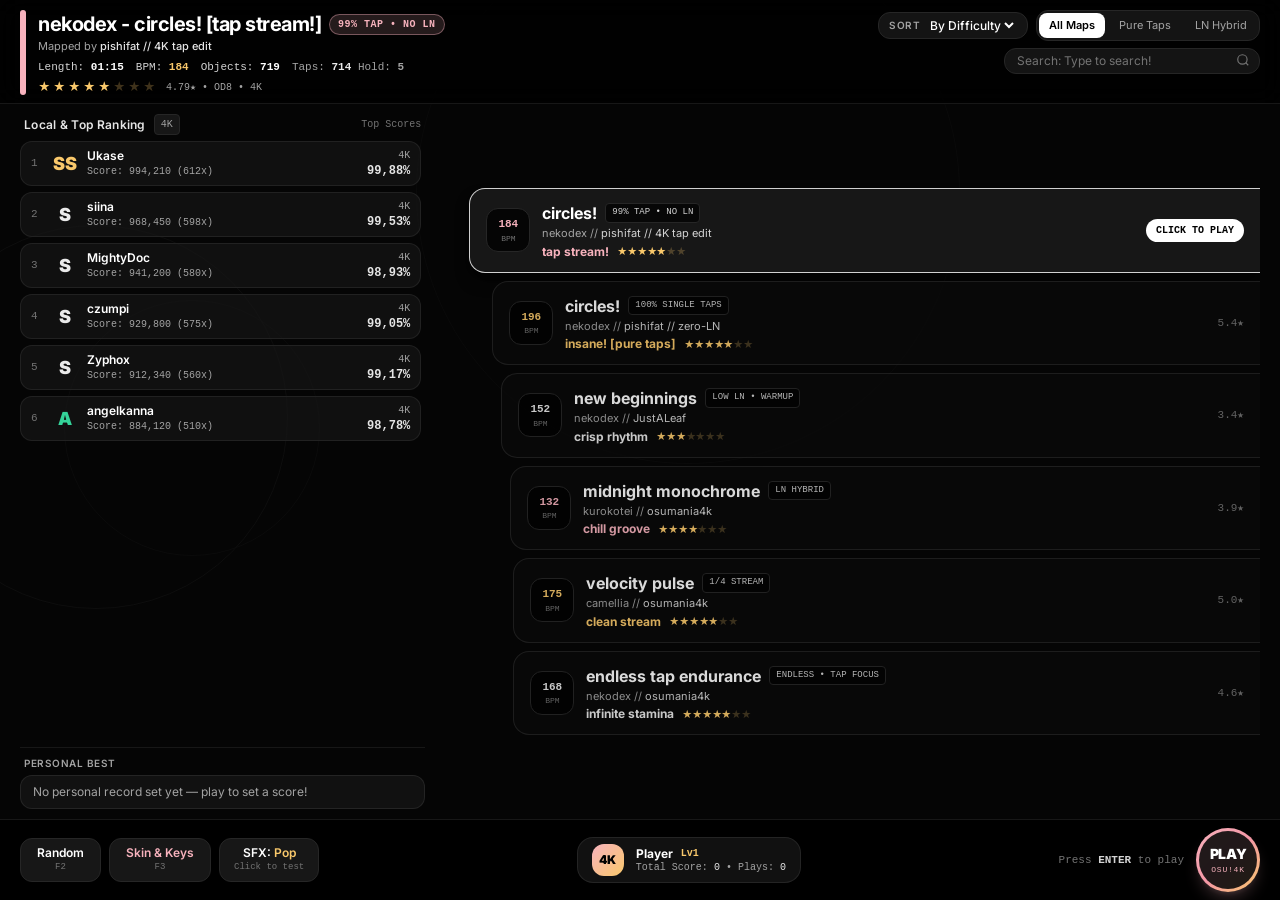
==== osu_mania_4k_minimalist_rhythm_game.html @ 75770d47 "Fix blank-text render: inline compiled Tailwind CSS The standalone 4K game depended entirely on the " ====
<!DOCTYPE html>
<html lang="en">
<head>
  <meta charset="UTF-8" />
  <meta name="viewport" content="width=device-width, initial-scale=1.0, maximum-scale=1.0, user-scalable=no" />
  <title>osu!mania 4K</title>
  <!-- Tailwind CSS (v3.4.17) compiled inline so the page renders with no network
       dependency. Previously this loaded cdn.tailwindcss.com at runtime; when that
       request failed (offline / adblock / proxy) every utility class was missing and
       the UI collapsed to unstyled text. -->
  <style>
*,:after,:before{--tw-border-spacing-x:0;--tw-border-spacing-y:0;--tw-translate-x:0;--tw-translate-y:0;--tw-rotate:0;--tw-skew-x:0;--tw-skew-y:0;--tw-scale-x:1;--tw-scale-y:1;--tw-pan-x: ;--tw-pan-y: ;--tw-pinch-zoom: ;--tw-scroll-snap-strictness:proximity;--tw-gradient-from-position: ;--tw-gradient-via-position: ;--tw-gradient-to-position: ;--tw-ordinal: ;--tw-slashed-zero: ;--tw-numeric-figure: ;--tw-numeric-spacing: ;--tw-numeric-fraction: ;--tw-ring-inset: ;--tw-ring-offset-width:0px;--tw-ring-offset-color:#fff;--tw-ring-color:rgba(59,130,246,.5);--tw-ring-offset-shadow:0 0 #0000;--tw-ring-shadow:0 0 #0000;--tw-shadow:0 0 #0000;--tw-shadow-colored:0 0 #0000;--tw-blur: ;--tw-brightness: ;--tw-contrast: ;--tw-grayscale: ;--tw-hue-rotate: ;--tw-invert: ;--tw-saturate: ;--tw-sepia: ;--tw-drop-shadow: ;--tw-backdrop-blur: ;--tw-backdrop-brightness: ;--tw-backdrop-contrast: ;--tw-backdrop-grayscale: ;--tw-backdrop-hue-rotate: ;--tw-backdrop-invert: ;--tw-backdrop-opacity: ;--tw-backdrop-saturate: ;--tw-backdrop-sepia: ;--tw-contain-size: ;--tw-contain-layout: ;--tw-contain-paint: ;--tw-contain-style: }::backdrop{--tw-border-spacing-x:0;--tw-border-spacing-y:0;--tw-translate-x:0;--tw-translate-y:0;--tw-rotate:0;--tw-skew-x:0;--tw-skew-y:0;--tw-scale-x:1;--tw-scale-y:1;--tw-pan-x: ;--tw-pan-y: ;--tw-pinch-zoom: ;--tw-scroll-snap-strictness:proximity;--tw-gradient-from-position: ;--tw-gradient-via-position: ;--tw-gradient-to-position: ;--tw-ordinal: ;--tw-slashed-zero: ;--tw-numeric-figure: ;--tw-numeric-spacing: ;--tw-numeric-fraction: ;--tw-ring-inset: ;--tw-ring-offset-width:0px;--tw-ring-offset-color:#fff;--tw-ring-color:rgba(59,130,246,.5);--tw-ring-offset-shadow:0 0 #0000;--tw-ring-shadow:0 0 #0000;--tw-shadow:0 0 #0000;--tw-shadow-colored:0 0 #0000;--tw-blur: ;--tw-brightness: ;--tw-contrast: ;--tw-grayscale: ;--tw-hue-rotate: ;--tw-invert: ;--tw-saturate: ;--tw-sepia: ;--tw-drop-shadow: ;--tw-backdrop-blur: ;--tw-backdrop-brightness: ;--tw-backdrop-contrast: ;--tw-backdrop-grayscale: ;--tw-backdrop-hue-rotate: ;--tw-backdrop-invert: ;--tw-backdrop-opacity: ;--tw-backdrop-saturate: ;--tw-backdrop-sepia: ;--tw-contain-size: ;--tw-contain-layout: ;--tw-contain-paint: ;--tw-contain-style: }/*! tailwindcss v3.4.17 | MIT License | https://tailwindcss.com*/*,:after,:before{box-sizing:border-box;border:0 solid #e5e7eb}:after,:before{--tw-content:""}:host,html{line-height:1.5;-webkit-text-size-adjust:100%;-moz-tab-size:4;-o-tab-size:4;tab-size:4;font-family:ui-sans-serif,system-ui,sans-serif,Apple Color Emoji,Segoe UI Emoji,Segoe UI Symbol,Noto Color Emoji;font-feature-settings:normal;font-variation-settings:normal;-webkit-tap-highlight-color:transparent}body{margin:0;line-height:inherit}hr{height:0;color:inherit;border-top-width:1px}abbr:where([title]){-webkit-text-decoration:underline dotted;text-decoration:underline dotted}h1,h2,h3,h4,h5,h6{font-size:inherit;font-weight:inherit}a{color:inherit;text-decoration:inherit}b,strong{font-weight:bolder}code,kbd,pre,samp{font-family:ui-monospace,SFMono-Regular,Menlo,Monaco,Consolas,Liberation Mono,Courier New,monospace;font-feature-settings:normal;font-variation-settings:normal;font-size:1em}small{font-size:80%}sub,sup{font-size:75%;line-height:0;position:relative;vertical-align:baseline}sub{bottom:-.25em}sup{top:-.5em}table{text-indent:0;border-color:inherit;border-collapse:collapse}button,input,optgroup,select,textarea{font-family:inherit;font-feature-settings:inherit;font-variation-settings:inherit;font-size:100%;font-weight:inherit;line-height:inherit;letter-spacing:inherit;color:inherit;margin:0;padding:0}button,select{text-transform:none}button,input:where([type=button]),input:where([type=reset]),input:where([type=submit]){-webkit-appearance:button;background-color:transparent;background-image:none}:-moz-focusring{outline:auto}:-moz-ui-invalid{box-shadow:none}progress{vertical-align:baseline}::-webkit-inner-spin-button,::-webkit-outer-spin-button{height:auto}[type=search]{-webkit-appearance:textfield;outline-offset:-2px}::-webkit-search-decoration{-webkit-appearance:none}::-webkit-file-upload-button{-webkit-appearance:button;font:inherit}summary{display:list-item}blockquote,dd,dl,figure,h1,h2,h3,h4,h5,h6,hr,p,pre{margin:0}fieldset{margin:0}fieldset,legend{padding:0}menu,ol,ul{list-style:none;margin:0;padding:0}dialog{padding:0}textarea{resize:vertical}input::-moz-placeholder,textarea::-moz-placeholder{opacity:1;color:#9ca3af}input::placeholder,textarea::placeholder{opacity:1;color:#9ca3af}[role=button],button{cursor:pointer}:disabled{cursor:default}audio,canvas,embed,iframe,img,object,svg,video{display:block;vertical-align:middle}img,video{max-width:100%;height:auto}[hidden]:where(:not([hidden=until-found])){display:none}.pointer-events-none{pointer-events:none}.fixed{position:fixed}.absolute{position:absolute}.relative{position:relative}.inset-0{inset:0}.-left-24{left:-6rem}.-top-20{top:-5rem}.left-16{left:4rem}.left-3{left:.75rem}.right-1\/4{right:25%}.right-2\.5{right:.625rem}.top-1\/2{top:50%}.top-1\/3{top:33.333333%}.top-1\/4{top:25%}.top-3{top:.75rem}.z-10{z-index:10}.z-20{z-index:20}.z-30{z-index:30}.col-span-1{grid-column:span 1/span 1}.mb-1{margin-bottom:.25rem}.mb-1\.5{margin-bottom:.375rem}.mb-2{margin-bottom:.5rem}.mb-4{margin-bottom:1rem}.mb-5{margin-bottom:1.25rem}.ml-1{margin-left:.25rem}.mt-0\.5{margin-top:.125rem}.mt-1{margin-top:.25rem}.mt-2{margin-top:.5rem}.block{display:block}.inline-block{display:inline-block}.flex{display:flex}.grid{display:grid}.hidden{display:none}.h-10{height:2.5rem}.h-11{height:2.75rem}.h-14{height:3.5rem}.h-3\.5{height:.875rem}.h-5{height:1.25rem}.h-64{height:16rem}.h-8{height:2rem}.h-96{height:24rem}.h-\[34rem\]{height:34rem}.h-full{height:100%}.max-h-\[92vh\]{max-height:92vh}.min-h-0{min-height:0}.w-1\.5{width:.375rem}.w-10{width:2.5rem}.w-14{width:3.5rem}.w-3{width:.75rem}.w-3\.5{width:.875rem}.w-5{width:1.25rem}.w-6{width:1.5rem}.w-64{width:16rem}.w-8{width:2rem}.w-96{width:24rem}.w-\[34rem\]{width:34rem}.w-full{width:100%}.min-w-0{min-width:0}.max-w-md{max-width:28rem}.max-w-sm{max-width:24rem}.flex-1{flex:1 1 0%}.shrink-0{flex-shrink:0}.-translate-y-1\/2{--tw-translate-y:-50%}.-translate-y-1\/2,.transform{transform:translate(var(--tw-translate-x),var(--tw-translate-y)) rotate(var(--tw-rotate)) skewX(var(--tw-skew-x)) skewY(var(--tw-skew-y)) scaleX(var(--tw-scale-x)) scaleY(var(--tw-scale-y))}@keyframes pulse{50%{opacity:.5}}.animate-pulse{animation:pulse 2s cubic-bezier(.4,0,.6,1) infinite}.cursor-pointer{cursor:pointer}.select-none{-webkit-user-select:none;-moz-user-select:none;user-select:none}.resize{resize:both}.grid-cols-1{grid-template-columns:repeat(1,minmax(0,1fr))}.grid-cols-2{grid-template-columns:repeat(2,minmax(0,1fr))}.grid-cols-3{grid-template-columns:repeat(3,minmax(0,1fr))}.grid-cols-4{grid-template-columns:repeat(4,minmax(0,1fr))}.flex-col{flex-direction:column}.flex-wrap{flex-wrap:wrap}.items-start{align-items:flex-start}.items-center{align-items:center}.items-stretch{align-items:stretch}.justify-center{justify-content:center}.justify-between{justify-content:space-between}.justify-around{justify-content:space-around}.gap-0\.5{gap:.125rem}.gap-1{gap:.25rem}.gap-1\.5{gap:.375rem}.gap-2{gap:.5rem}.gap-2\.5{gap:.625rem}.gap-3{gap:.75rem}.gap-x-3{-moz-column-gap:.75rem;column-gap:.75rem}.gap-y-0\.5{row-gap:.125rem}.space-y-1\.5>:not([hidden])~:not([hidden]){--tw-space-y-reverse:0;margin-top:calc(.375rem*(1 - var(--tw-space-y-reverse)));margin-bottom:calc(.375rem*var(--tw-space-y-reverse))}.space-y-3>:not([hidden])~:not([hidden]){--tw-space-y-reverse:0;margin-top:calc(.75rem*(1 - var(--tw-space-y-reverse)));margin-bottom:calc(.75rem*var(--tw-space-y-reverse))}.self-stretch{align-self:stretch}.overflow-hidden{overflow:hidden}.overflow-y-auto{overflow-y:auto}.truncate{overflow:hidden;text-overflow:ellipsis;white-space:nowrap}.rounded{border-radius:.25rem}.rounded-2xl{border-radius:1rem}.rounded-full{border-radius:9999px}.rounded-lg{border-radius:.5rem}.rounded-md{border-radius:.375rem}.rounded-xl{border-radius:.75rem}.rounded-l-2xl{border-top-left-radius:1rem;border-bottom-left-radius:1rem}.border{border-width:1px}.border-y{border-top-width:1px}.border-b,.border-y{border-bottom-width:1px}.border-l{border-left-width:1px}.border-t{border-top-width:1px}.border-\[\#F7B2BD\]{--tw-border-opacity:1;border-color:rgb(247 178 189/var(--tw-border-opacity,1))}.border-\[\#F7B2BD\]\/40{border-color:rgba(247,178,189,.4)}.border-amber-400{--tw-border-opacity:1;border-color:rgb(251 191 36/var(--tw-border-opacity,1))}.border-neutral-700{--tw-border-opacity:1;border-color:rgb(64 64 64/var(--tw-border-opacity,1))}.border-neutral-800{--tw-border-opacity:1;border-color:rgb(38 38 38/var(--tw-border-opacity,1))}.border-neutral-800\/70{border-color:rgba(38,38,38,.7)}.border-neutral-800\/80{border-color:rgba(38,38,38,.8)}.border-neutral-800\/90{border-color:rgba(38,38,38,.9)}.border-neutral-900{--tw-border-opacity:1;border-color:rgb(23 23 23/var(--tw-border-opacity,1))}.border-white{--tw-border-opacity:1;border-color:rgb(255 255 255/var(--tw-border-opacity,1))}.border-white\/80{border-color:hsla(0,0%,100%,.8)}.bg-\[\#050505\]{--tw-bg-opacity:1;background-color:rgb(5 5 5/var(--tw-bg-opacity,1))}.bg-\[\#F7B2BD\]{--tw-bg-opacity:1;background-color:rgb(247 178 189/var(--tw-bg-opacity,1))}.bg-\[\#F7B2BD\]\/10{background-color:rgba(247,178,189,.1)}.bg-\[\#F7B2BD\]\/15{background-color:rgba(247,178,189,.15)}.bg-amber-500\/20{background-color:rgba(245,158,11,.2)}.bg-black\/70{background-color:rgba(0,0,0,.7)}.bg-black\/80{background-color:rgba(0,0,0,.8)}.bg-black\/85{background-color:rgba(0,0,0,.85)}.bg-black\/90{background-color:rgba(0,0,0,.9)}.bg-neutral-800{--tw-bg-opacity:1;background-color:rgb(38 38 38/var(--tw-bg-opacity,1))}.bg-neutral-900{--tw-bg-opacity:1;background-color:rgb(23 23 23/var(--tw-bg-opacity,1))}.bg-neutral-900\/50{background-color:hsla(0,0%,9%,.5)}.bg-neutral-900\/60{background-color:hsla(0,0%,9%,.6)}.bg-neutral-900\/65{background-color:hsla(0,0%,9%,.65)}.bg-neutral-900\/70{background-color:hsla(0,0%,9%,.7)}.bg-neutral-900\/75{background-color:hsla(0,0%,9%,.75)}.bg-neutral-900\/85{background-color:hsla(0,0%,9%,.85)}.bg-neutral-900\/90{background-color:hsla(0,0%,9%,.9)}.bg-neutral-950{--tw-bg-opacity:1;background-color:rgb(10 10 10/var(--tw-bg-opacity,1))}.bg-neutral-950\/90{background-color:hsla(0,0%,4%,.9)}.bg-transparent{background-color:transparent}.bg-white{--tw-bg-opacity:1;background-color:rgb(255 255 255/var(--tw-bg-opacity,1))}.bg-gradient-to-br{background-image:linear-gradient(to bottom right,var(--tw-gradient-stops))}.from-\[\#F7B2BD\]{--tw-gradient-from:#f7b2bd var(--tw-gradient-from-position);--tw-gradient-to:rgba(247,178,189,0) var(--tw-gradient-to-position);--tw-gradient-stops:var(--tw-gradient-from),var(--tw-gradient-to)}.via-\[\#F497A6\]{--tw-gradient-to:rgba(244,151,166,0) var(--tw-gradient-to-position);--tw-gradient-stops:var(--tw-gradient-from),#f497a6 var(--tw-gradient-via-position),var(--tw-gradient-to)}.to-\[\#F9C86B\]{--tw-gradient-to:#f9c86b var(--tw-gradient-to-position)}.p-0\.5{padding:.125rem}.p-1\.5{padding:.375rem}.p-2{padding:.5rem}.p-3{padding:.75rem}.p-4{padding:1rem}.p-5{padding:1.25rem}.p-6{padding:1.5rem}.p-\[3px\]{padding:3px}.px-1{padding-left:.25rem;padding-right:.25rem}.px-1\.5{padding-left:.375rem;padding-right:.375rem}.px-2{padding-left:.5rem;padding-right:.5rem}.px-2\.5{padding-left:.625rem;padding-right:.625rem}.px-3{padding-left:.75rem;padding-right:.75rem}.px-3\.5{padding-left:.875rem;padding-right:.875rem}.px-4{padding-left:1rem;padding-right:1rem}.py-0\.5{padding-top:.125rem;padding-bottom:.125rem}.py-1{padding-top:.25rem;padding-bottom:.25rem}.py-1\.5{padding-top:.375rem;padding-bottom:.375rem}.py-2{padding-top:.5rem;padding-bottom:.5rem}.py-2\.5{padding-top:.625rem;padding-bottom:.625rem}.py-8{padding-top:2rem;padding-bottom:2rem}.pb-2{padding-bottom:.5rem}.pl-2{padding-left:.5rem}.pl-3{padding-left:.75rem}.pr-0{padding-right:0}.pr-1{padding-right:.25rem}.pr-7{padding-right:1.75rem}.pt-1{padding-top:.25rem}.pt-2{padding-top:.5rem}.pt-2\.5{padding-top:.625rem}.text-left{text-align:left}.text-center{text-align:center}.text-right{text-align:right}.font-mono{font-family:ui-monospace,SFMono-Regular,Menlo,Monaco,Consolas,Liberation Mono,Courier New,monospace}.font-sans{font-family:ui-sans-serif,system-ui,sans-serif,Apple Color Emoji,Segoe UI Emoji,Segoe UI Symbol,Noto Color Emoji}.text-5xl{font-size:3rem;line-height:1}.text-\[10px\]{font-size:10px}.text-\[11px\]{font-size:11px}.text-\[8px\]{font-size:8px}.text-\[9px\]{font-size:9px}.text-base{font-size:1rem;line-height:1.5rem}.text-lg{font-size:1.125rem;line-height:1.75rem}.text-sm{font-size:.875rem;line-height:1.25rem}.text-xl{font-size:1.25rem;line-height:1.75rem}.text-xs{font-size:.75rem;line-height:1rem}.font-black{font-weight:900}.font-bold{font-weight:700}.font-medium{font-weight:500}.font-semibold{font-weight:600}.uppercase{text-transform:uppercase}.leading-tight{line-height:1.25}.tracking-tight{letter-spacing:-.025em}.tracking-wide{letter-spacing:.025em}.tracking-wider{letter-spacing:.05em}.tracking-widest{letter-spacing:.1em}.text-\[\#EAEAEA\]{--tw-text-opacity:1;color:rgb(234 234 234/var(--tw-text-opacity,1))}.text-\[\#F7B2BD\]{--tw-text-opacity:1;color:rgb(247 178 189/var(--tw-text-opacity,1))}.text-\[\#F9C86B\]{--tw-text-opacity:1;color:rgb(249 200 107/var(--tw-text-opacity,1))}.text-amber-300{--tw-text-opacity:1;color:rgb(252 211 77/var(--tw-text-opacity,1))}.text-black{--tw-text-opacity:1;color:rgb(0 0 0/var(--tw-text-opacity,1))}.text-blue-400{--tw-text-opacity:1;color:rgb(96 165 250/var(--tw-text-opacity,1))}.text-cyan-300{--tw-text-opacity:1;color:rgb(103 232 249/var(--tw-text-opacity,1))}.text-emerald-400{--tw-text-opacity:1;color:rgb(52 211 153/var(--tw-text-opacity,1))}.text-neutral-200{--tw-text-opacity:1;color:rgb(229 229 229/var(--tw-text-opacity,1))}.text-neutral-300{--tw-text-opacity:1;color:rgb(212 212 212/var(--tw-text-opacity,1))}.text-neutral-400{--tw-text-opacity:1;color:rgb(163 163 163/var(--tw-text-opacity,1))}.text-neutral-500{--tw-text-opacity:1;color:rgb(115 115 115/var(--tw-text-opacity,1))}.text-purple-400{--tw-text-opacity:1;color:rgb(192 132 252/var(--tw-text-opacity,1))}.text-rose-500{--tw-text-opacity:1;color:rgb(244 63 94/var(--tw-text-opacity,1))}.text-white{--tw-text-opacity:1;color:rgb(255 255 255/var(--tw-text-opacity,1))}.placeholder-neutral-500::-moz-placeholder{--tw-placeholder-opacity:1;color:rgb(115 115 115/var(--tw-placeholder-opacity,1))}.placeholder-neutral-500::placeholder{--tw-placeholder-opacity:1;color:rgb(115 115 115/var(--tw-placeholder-opacity,1))}.opacity-25{opacity:.25}.opacity-85{opacity:.85}.shadow-2xl{--tw-shadow:0 25px 50px -12px rgba(0,0,0,.25);--tw-shadow-colored:0 25px 50px -12px var(--tw-shadow-color)}.shadow-2xl,.shadow-lg{box-shadow:var(--tw-ring-offset-shadow,0 0 #0000),var(--tw-ring-shadow,0 0 #0000),var(--tw-shadow)}.shadow-lg{--tw-shadow:0 10px 15px -3px rgba(0,0,0,.1),0 4px 6px -4px rgba(0,0,0,.1);--tw-shadow-colored:0 10px 15px -3px var(--tw-shadow-color),0 4px 6px -4px var(--tw-shadow-color)}.shadow-\[\#F7B2BD\]\/20{--tw-shadow-color:rgba(247,178,189,.2);--tw-shadow:var(--tw-shadow-colored)}.shadow-black\/60{--tw-shadow-color:rgba(0,0,0,.6);--tw-shadow:var(--tw-shadow-colored)}.outline-none{outline:2px solid transparent;outline-offset:2px}.outline{outline-style:solid}.blur{--tw-blur:blur(8px)}.blur,.filter{filter:var(--tw-blur) var(--tw-brightness) var(--tw-contrast) var(--tw-grayscale) var(--tw-hue-rotate) var(--tw-invert) var(--tw-saturate) var(--tw-sepia) var(--tw-drop-shadow)}.backdrop-blur-md{--tw-backdrop-blur:blur(12px)}.backdrop-blur-md,.backdrop-blur-sm{-webkit-backdrop-filter:var(--tw-backdrop-blur) var(--tw-backdrop-brightness) var(--tw-backdrop-contrast) var(--tw-backdrop-grayscale) var(--tw-backdrop-hue-rotate) var(--tw-backdrop-invert) var(--tw-backdrop-opacity) var(--tw-backdrop-saturate) var(--tw-backdrop-sepia);backdrop-filter:var(--tw-backdrop-blur) var(--tw-backdrop-brightness) var(--tw-backdrop-contrast) var(--tw-backdrop-grayscale) var(--tw-backdrop-hue-rotate) var(--tw-backdrop-invert) var(--tw-backdrop-opacity) var(--tw-backdrop-saturate) var(--tw-backdrop-sepia)}.backdrop-blur-sm{--tw-backdrop-blur:blur(4px)}.transition{transition-property:color,background-color,border-color,text-decoration-color,fill,stroke,opacity,box-shadow,transform,filter,-webkit-backdrop-filter;transition-property:color,background-color,border-color,text-decoration-color,fill,stroke,opacity,box-shadow,transform,filter,backdrop-filter;transition-property:color,background-color,border-color,text-decoration-color,fill,stroke,opacity,box-shadow,transform,filter,backdrop-filter,-webkit-backdrop-filter;transition-timing-function:cubic-bezier(.4,0,.2,1);transition-duration:.15s}.transition-all{transition-property:all;transition-timing-function:cubic-bezier(.4,0,.2,1);transition-duration:.15s}.transition-opacity{transition-property:opacity;transition-timing-function:cubic-bezier(.4,0,.2,1)}.duration-150,.transition-opacity{transition-duration:.15s}.ease-in-out{transition-timing-function:cubic-bezier(.4,0,.2,1)}.hover\:border-\[\#F7B2BD\]\/60:hover{border-color:rgba(247,178,189,.6)}.hover\:border-neutral-700:hover{--tw-border-opacity:1;border-color:rgb(64 64 64/var(--tw-border-opacity,1))}.hover\:bg-neutral-200:hover{--tw-bg-opacity:1;background-color:rgb(229 229 229/var(--tw-bg-opacity,1))}.hover\:bg-neutral-800:hover{--tw-bg-opacity:1;background-color:rgb(38 38 38/var(--tw-bg-opacity,1))}.hover\:bg-neutral-900:hover{--tw-bg-opacity:1;background-color:rgb(23 23 23/var(--tw-bg-opacity,1))}.hover\:bg-neutral-900\/80:hover{background-color:hsla(0,0%,9%,.8)}.hover\:text-white:hover{--tw-text-opacity:1;color:rgb(255 255 255/var(--tw-text-opacity,1))}.hover\:opacity-100:hover{opacity:1}.focus\:border-\[\#F7B2BD\]:focus{--tw-border-opacity:1;border-color:rgb(247 178 189/var(--tw-border-opacity,1))}.active\:scale-95:active{--tw-scale-x:.95;--tw-scale-y:.95}.active\:scale-95:active,.active\:scale-\[0\.99\]:active{transform:translate(var(--tw-translate-x),var(--tw-translate-y)) rotate(var(--tw-rotate)) skewX(var(--tw-skew-x)) skewY(var(--tw-skew-y)) scaleX(var(--tw-scale-x)) scaleY(var(--tw-scale-y))}.active\:scale-\[0\.99\]:active{--tw-scale-x:0.99;--tw-scale-y:0.99}.group:hover .group-hover\:text-neutral-300{--tw-text-opacity:1;color:rgb(212 212 212/var(--tw-text-opacity,1))}@media (min-width:640px){.sm\:flex{display:flex}.sm\:h-11{height:2.75rem}.sm\:h-16{height:4rem}.sm\:w-11{width:2.75rem}.sm\:w-16{width:4rem}.sm\:gap-2{gap:.5rem}.sm\:p-6{padding:1.5rem}.sm\:px-4{padding-left:1rem;padding-right:1rem}.sm\:px-5{padding-left:1.25rem;padding-right:1.25rem}.sm\:py-3{padding-top:.75rem;padding-bottom:.75rem}.sm\:pl-8{padding-left:2rem}.sm\:text-base{font-size:1rem;line-height:1.5rem}.sm\:text-sm{font-size:.875rem;line-height:1.25rem}.sm\:text-xl{font-size:1.25rem;line-height:1.75rem}}@media (min-width:768px){.md\:col-span-5{grid-column:span 5/span 5}.md\:col-span-7{grid-column:span 7/span 7}.md\:flex{display:flex}.md\:w-64{width:16rem}.md\:grid-cols-12{grid-template-columns:repeat(12,minmax(0,1fr))}.md\:flex-row{flex-direction:row}.md\:items-start{align-items:flex-start}.md\:items-end{align-items:flex-end}}@media (min-width:1024px){.lg\:col-span-4{grid-column:span 4/span 4}.lg\:col-span-8{grid-column:span 8/span 8}.lg\:inline{display:inline}}
  </style>
  <link rel="preconnect" href="https://fonts.googleapis.com">
  <link rel="preconnect" href="https://fonts.gstatic.com" crossorigin>
  <link href="https://fonts.googleapis.com/css2?family=Inter:wght@400;600;700;900&family=JetBrains+Mono:wght@400;500;700&display=swap" rel="stylesheet">
  <style>
    * {
      box-sizing: border-box;
      user-select: none;
      -webkit-user-select: none;
      -webkit-touch-callout: none;
    }
    html, body {
      margin: 0;
      padding: 0;
      width: 100vw;
      height: 100vh;
      overflow: hidden;
      background-color: #000000;
      color: #ffffff;
      font-family: 'Inter', -apple-system, BlinkMacSystemFont, sans-serif;
      touch-action: none;
    }
    canvas {
      display: block;
      width: 100vw;
      height: 100vh;
      background-color: #000000;
    }
    /* Custom subtle range slider styling */
    input[type="range"] {
      -webkit-appearance: none;
      appearance: none;
      background: #262626;
      height: 4px;
      border-radius: 999px;
      outline: none;
    }
    input[type="range"]::-webkit-slider-thumb {
      -webkit-appearance: none;
      appearance: none;
      width: 14px;
      height: 14px;
      border-radius: 50%;
      background: #eaeaea;
      cursor: pointer;
      transition: transform 0.1s ease;
    }
    input[type="range"]::-webkit-slider-thumb:hover {
      transform: scale(1.15);
      background: #ffffff;
    }
    input[type="color"] {
      -webkit-appearance: none;
      border: none;
      padding: 0;
      background: none;
      cursor: pointer;
    }
    input[type="color"]::-webkit-color-swatch-wrapper {
      padding: 0;
    }
    input[type="color"]::-webkit-color-swatch {
      border: 2px solid #444444;
      border-radius: 9999px;
    }
    /* Custom subtle scrollbar for song carousel & score list */
    .no-scrollbar::-webkit-scrollbar {
      display: none;
    }
    .no-scrollbar {
      -ms-overflow-style: none;
      scrollbar-width: none;
    }
    @keyframes pulseRing {
      0%, 100% { transform: scale(1); }
      50% { transform: scale(1.035); }
    }
    .osu-cookie-btn:hover {
      animation: pulseRing 1.6s ease-in-out infinite;
    }
  </style>
</head>
<body>
  <!-- Full-viewport High-DPI Game Canvas -->
  <canvas id="gameCanvas"></canvas>

  <!-- In-Game Minimal Top-Left Controls (Visible only while playing/paused) -->
  <div id="inGameTopControls" class="hidden fixed top-3 left-3 z-20 flex items-center gap-2">
    <button id="btnOpenSettingsInGame" aria-label="Settings and Pause"
      class="flex items-center gap-1.5 px-3 py-1.5 rounded-full bg-neutral-900/85 hover:bg-neutral-800 border border-neutral-800 text-neutral-300 hover:text-white text-xs font-medium tracking-wide transition active:scale-95">
      <svg class="w-3.5 h-3.5" viewBox="0 0 24 24" fill="none" stroke="currentColor" stroke-width="2" stroke-linecap="round" stroke-linejoin="round">
        <circle cx="12" cy="12" r="3"></circle>
        <path d="M19.4 15a1.65 1.65 0 0 0 .33 1.82l.06.06a2 2 0 0 1 0 2.83 2 2 0 0 1-2.83 0l-.06-.06a1.65 1.65 0 0 0-1.82-.33 1.65 1.65 0 0 0-1 1.51V21a2 2 0 0 1-2 2 2 2 0 0 1-2-2v-.09A1.65 1.65 0 0 0 9 19.4a1.65 1.65 0 0 0-1.82.33l-.06.06a2 2 0 0 1-2.83 0 2 2 0 0 1 0-2.83l.06-.06a1.65 1.65 0 0 0 .33-1.82 1.65 1.65 0 0 0-1.51-1H3a2 2 0 0 1-2-2 2 2 0 0 1 2-2h.09A1.65 1.65 0 0 0 4.6 9a1.65 1.65 0 0 0-.33-1.82l-.06-.06a2 2 0 0 1 0-2.83 2 2 0 0 1 2.83 0l.06.06a1.65 1.65 0 0 0 1.82.33H9a1.65 1.65 0 0 0 1-1.51V3a2 2 0 0 1 2-2 2 2 0 0 1 2 2v.09a1.65 1.65 0 0 0 1 1.51 1.65 1.65 0 0 0 1.82-.33l.06-.06a2 2 0 0 1 2.83 0 2 2 0 0 1 0 2.83l-.06.06a1.65 1.65 0 0 0-.33 1.82V9a1.65 1.65 0 0 0 1.51 1H21a2 2 0 0 1 2 2 2 2 0 0 1-2 2h-.09a1.65 1.65 0 0 0-1.51 1z"></path>
      </svg>
      <span>Pause / Skin</span>
    </button>
    <button id="btnRestartQuick" title="Quick Retry (`)"
      class="px-2.5 py-1.5 rounded-full bg-neutral-900/85 hover:bg-neutral-800 border border-neutral-800 text-neutral-400 hover:text-white text-xs font-medium transition active:scale-95">
      Retry
    </button>
    <button id="btnBackToSongSelect" title="Song Select"
      class="px-2.5 py-1.5 rounded-full bg-neutral-900/85 hover:bg-neutral-800 border border-neutral-800 text-neutral-400 hover:text-white text-xs font-medium transition active:scale-95">
      Songs
    </button>
  </div>

  <!-- ======================================================================= -->
  <!-- OSU! SONG SELECT SCREEN (Minimalist Dark & Pastel Theme)                -->
  <!-- ======================================================================= -->
  <div id="songSelectScreen" class="fixed inset-0 z-20 flex flex-col justify-between bg-[#050505] text-white overflow-hidden select-none">
    <!-- Subtle Geometric Background Accent -->
    <div class="pointer-events-none absolute inset-0 overflow-hidden opacity-25">
      <div class="absolute -left-24 top-1/4 w-96 h-96 rounded-full border border-neutral-800"></div>
      <div class="absolute left-16 top-1/3 w-64 h-64 rounded-full border border-neutral-800/70"></div>
      <div class="absolute right-1/4 -top-20 w-[34rem] h-[34rem] rounded-full border border-neutral-900"></div>
    </div>

    <!-- TOP BAR: Beatmap Metadata (Left) + Sort / Search Controls (Right) -->
    <div class="relative z-10 flex flex-col md:flex-row md:items-start justify-between gap-2 px-3 sm:px-5 pt-2.5 pb-2 border-b border-neutral-900 bg-black/80 backdrop-blur-md">
      <!-- Top-Left Selected Beatmap Metadata Header -->
      <div class="flex items-start gap-3 min-w-0">
        <div id="metaAccentBar" class="w-1.5 self-stretch rounded-full bg-[#F7B2BD] shrink-0"></div>
        <div class="min-w-0">
          <div class="flex items-center gap-2 flex-wrap">
            <h1 id="metaTitle" class="text-base sm:text-xl font-bold tracking-tight text-white truncate">
              nekodex - circles! [tap stream]
            </h1>
            <span id="metaBadge" class="px-2 py-0.5 rounded-full text-[10px] font-mono font-bold uppercase tracking-wider bg-[#F7B2BD]/15 text-[#F7B2BD] border border-[#F7B2BD]/40">
              NO LN • TAP HEAVY
            </span>
          </div>
          <p id="metaMapper" class="text-[11px] text-neutral-400">
            Mapped by <span class="text-neutral-200 font-medium">pishifat // 4K convert</span>
          </p>
          <div class="flex flex-wrap items-center gap-x-3 gap-y-0.5 text-[11px] font-mono text-neutral-300 mt-1">
            <span>Length: <strong id="metaLength" class="text-white">01:15</strong></span>
            <span>BPM: <strong id="metaBpm" class="text-[#F9C86B]">184</strong></span>
            <span>Objects: <strong id="metaObjects" class="text-white">486</strong></span>
            <span class="text-neutral-400">Taps: <strong id="metaTaps" class="text-[#EAEAEA]">484</strong> Hold: <strong id="metaHolds" class="text-neutral-400">2</strong></span>
          </div>
          <!-- Star Rating Row -->
          <div class="flex items-center gap-1.5 mt-1">
            <div id="metaStars" class="flex items-center gap-0.5 text-[#F9C86B] text-xs"></div>
            <span id="metaStarNum" class="text-[10px] font-mono text-neutral-400 ml-1">4.79★ • OD8 • 4K</span>
          </div>
        </div>
      </div>

      <!-- Top-Right Group / Sort / Search Controls (Like Reference Image) -->
      <div class="flex flex-col items-stretch md:items-end gap-1.5 shrink-0">
        <div class="flex items-center gap-2 flex-wrap">
          <div class="flex items-center gap-1.5 bg-neutral-900/90 border border-neutral-800 rounded-xl px-2.5 py-1">
            <span class="text-[10px] uppercase tracking-wider text-neutral-400 font-semibold">Sort</span>
            <select id="sortSelect" class="bg-transparent text-xs font-medium text-white outline-none cursor-pointer">
              <option value="default" class="bg-neutral-950">By Difficulty</option>
              <option value="bpm" class="bg-neutral-950">By BPM</option>
              <option value="taps" class="bg-neutral-950">Tap Density</option>
            </select>
          </div>

          <div class="flex items-center gap-1 bg-neutral-900/90 border border-neutral-800 rounded-xl p-0.5 text-[11px]">
            <button data-filter="all" class="filter-tab px-2.5 py-1 rounded-lg bg-white text-black font-semibold transition">All Maps</button>
            <button data-filter="tap" class="filter-tab px-2.5 py-1 rounded-lg text-neutral-400 hover:text-white transition">Pure Taps</button>
            <button data-filter="ln" class="filter-tab px-2.5 py-1 rounded-lg text-neutral-400 hover:text-white transition">LN Hybrid</button>
          </div>
        </div>

        <!-- Search Input Pill -->
        <div class="relative w-full md:w-64">
          <input id="songSearchInput" type="text" placeholder="Search: Type to search!"
            class="w-full pl-3 pr-7 py-1 rounded-xl bg-neutral-900/90 border border-neutral-800 focus:border-[#F7B2BD] text-xs text-white placeholder-neutral-500 outline-none transition" />
          <svg class="w-3.5 h-3.5 text-neutral-500 absolute right-2.5 top-1/2 -translate-y-1/2 pointer-events-none" viewBox="0 0 24 24" fill="none" stroke="currentColor" stroke-width="2">
            <circle cx="11" cy="11" r="8"></circle>
            <line x1="21" y1="21" x2="16.65" y2="16.65"></line>
          </svg>
        </div>
      </div>
    </div>

    <!-- MAIN CENTER STAGE: Left Leaderboard Panel + Right Cascading Song Carousel -->
    <div class="relative z-10 flex-1 grid grid-cols-1 md:grid-cols-12 gap-3 px-3 sm:px-5 py-2.5 min-h-0 overflow-hidden">
      <!-- LEFT COLUMN: Ranking / Leaderboard & Personal Best (5 cols on desktop) -->
      <div class="hidden md:flex md:col-span-5 lg:col-span-4 flex-col min-h-0">
        <div class="flex items-center justify-between mb-1.5 px-1">
          <div class="flex items-center gap-2">
            <span class="text-xs font-semibold text-neutral-200 tracking-wide">Local & Top Ranking</span>
            <span class="text-[10px] font-mono px-1.5 py-0.5 rounded bg-neutral-900 border border-neutral-800 text-neutral-400">4K</span>
          </div>
          <span class="text-[10px] font-mono text-neutral-500">Top Scores</span>
        </div>

        <!-- Scrollable Score Cards List -->
        <div id="leaderboardList" class="flex-1 overflow-y-auto no-scrollbar space-y-1.5 pr-1">
          <!-- Populated dynamically via JS -->
        </div>

        <!-- Personal Best Footer Card -->
        <div class="mt-2 pt-2 border-t border-neutral-900">
          <div class="text-[10px] uppercase tracking-wider text-neutral-400 font-semibold mb-1 px-1">Personal Best</div>
          <div id="personalBestBox" class="rounded-xl bg-neutral-900/70 border border-neutral-800/90 px-3 py-2 text-xs text-neutral-400">
            No personal record set yet
          </div>
        </div>
      </div>

      <!-- RIGHT COLUMN: Curved / Cascading Song Cards (7 cols on desktop, full on mobile) -->
      <div class="col-span-1 md:col-span-7 lg:col-span-8 flex flex-col justify-center min-h-0 relative">
        <div id="songCarouselList" class="flex flex-col gap-2 overflow-y-auto no-scrollbar py-2 pl-2 sm:pl-8 pr-0">
          <!-- Populated dynamically via JS -->
        </div>
      </div>
    </div>

    <!-- BOTTOM BAR: osu! Footer Controls + Player Card + Large Circular Start Button -->
    <div class="relative z-10 flex items-center justify-between gap-2 px-3 sm:px-5 py-2 border-t border-neutral-900 bg-black/90 backdrop-blur-md">
      <!-- Bottom-Left Action Buttons (Like Mode / Random / Beatmap Options in Reference Image) -->
      <div class="flex items-center gap-1.5 sm:gap-2">
        <button id="btnRandomSong" class="flex flex-col items-center justify-center px-3 sm:px-4 py-1.5 rounded-xl bg-neutral-900 hover:bg-neutral-800 border border-neutral-800 text-white transition active:scale-95">
          <span class="text-xs font-semibold">Random</span>
          <span class="text-[9px] font-mono text-neutral-500">F2</span>
        </button>

        <button id="btnOpenCustomizeMenu" class="flex flex-col items-center justify-center px-3 sm:px-4 py-1.5 rounded-xl bg-neutral-900 hover:bg-neutral-800 border border-neutral-800 hover:border-[#F7B2BD]/60 text-white transition active:scale-95">
          <span class="text-xs font-semibold text-[#F7B2BD]">Skin & Keys</span>
          <span class="text-[9px] font-mono text-neutral-500">F3</span>
        </button>

        <button id="btnQuickHitsoundCycle" class="hidden sm:flex flex-col items-center justify-center px-3.5 py-1.5 rounded-xl bg-neutral-900 hover:bg-neutral-800 border border-neutral-800 text-white transition active:scale-95">
          <span class="text-xs font-semibold">SFX: <span id="footerHitsoundLabel" class="text-[#F9C86B]">Pop</span></span>
          <span class="text-[9px] font-mono text-neutral-500">Click to test</span>
        </button>
      </div>

      <!-- Bottom-Center Minimal Player Profile Card -->
      <div class="hidden sm:flex items-center gap-3 px-3.5 py-1.5 rounded-2xl bg-neutral-900/75 border border-neutral-800/90">
        <div class="w-8 h-8 rounded-xl bg-gradient-to-br from-[#F7B2BD] to-[#F9C86B] flex items-center justify-center text-black font-black text-xs">
          4K
        </div>
        <div class="text-left leading-tight">
          <div class="text-xs font-bold text-white flex items-center gap-2">
            <span>Player</span>
            <span id="profileLevel" class="text-[10px] font-mono text-[#F9C86B]">Lv1</span>
          </div>
          <div class="text-[10px] font-mono text-neutral-400">
            Total Score: <span id="profileTotalScore" class="text-neutral-200">0</span> • Plays: <span id="profilePlayCount" class="text-neutral-200">0</span>
          </div>
        </div>
      </div>

      <!-- Bottom-Right Large Circular Play / osu! Button -->
      <div class="flex items-center gap-3">
        <span class="hidden lg:inline text-[11px] font-mono text-neutral-500">Press <strong class="text-neutral-300">ENTER</strong> to play</span>
        <button id="btnLaunchSelected" aria-label="Play Selected Beatmap"
          class="osu-cookie-btn relative w-14 h-14 sm:w-16 sm:h-16 rounded-full bg-gradient-to-br from-[#F7B2BD] via-[#F497A6] to-[#F9C86B] p-[3px] shadow-lg shadow-[#F7B2BD]/20 transition active:scale-95 cursor-pointer">
          <div class="w-full h-full rounded-full bg-neutral-950/90 hover:bg-neutral-900/80 flex flex-col items-center justify-center transition">
            <span class="text-xs sm:text-sm font-black tracking-tight text-white">PLAY</span>
            <span class="text-[8px] font-mono uppercase tracking-widest text-[#F7B2BD]">osu!4k</span>
          </div>
        </button>
      </div>
    </div>
  </div>

  <!-- ======================================================================= -->
  <!-- PAUSE / SKIN & KEYBIND CUSTOMIZATION MODAL                              -->
  <!-- ======================================================================= -->
  <div id="overlayModal" class="hidden fixed inset-0 z-30 flex items-center justify-center bg-black/80 backdrop-blur-sm p-4 transition-opacity duration-150">
    <div class="w-full max-w-md bg-neutral-950 border border-neutral-800 rounded-2xl p-5 sm:p-6 shadow-2xl max-h-[92vh] overflow-y-auto">
      <!-- Header -->
      <div class="flex items-center justify-between mb-4">
        <div>
          <h2 class="text-lg font-bold tracking-tight text-white flex items-center gap-2">
            <span>Skin, Audio & Keybinds</span>
            <span class="text-xs font-mono px-2 py-0.5 rounded-full bg-neutral-900 border border-neutral-800 text-[#F7B2BD]">4K</span>
          </h2>
          <p id="overlaySubtitle" class="text-xs text-neutral-400 mt-0.5">Customize your receptor keys, note colors & hitsound</p>
        </div>
        <button id="btnCloseModal" class="p-1.5 rounded-lg text-neutral-400 hover:text-white hover:bg-neutral-900 transition" title="Close (Esc)">
          <svg class="w-5 h-5" viewBox="0 0 24 24" fill="none" stroke="currentColor" stroke-width="2">
            <line x1="18" y1="6" x2="6" y2="18"></line>
            <line x1="6" y1="6" x2="18" y2="18"></line>
          </svg>
        </button>
      </div>

      <!-- Keybinds Customization -->
      <div class="mb-4">
        <div class="flex items-center justify-between mb-1.5">
          <label class="text-[11px] uppercase tracking-wider text-neutral-400 font-semibold">Keybinds (Click to Rebind)</label>
          <span id="rebindHint" class="text-[11px] text-amber-300 hidden animate-pulse">Press any key...</span>
        </div>
        <div class="grid grid-cols-4 gap-2">
          <button data-lane="0" class="keybind-btn h-11 rounded-xl bg-neutral-900 hover:bg-neutral-800 border border-neutral-700 font-mono text-sm font-bold text-white transition flex flex-col items-center justify-center">
            <span class="key-label">D</span>
            <span class="text-[9px] text-neutral-500 font-sans">Lane 1</span>
          </button>
          <button data-lane="1" class="keybind-btn h-11 rounded-xl bg-neutral-900 hover:bg-neutral-800 border border-neutral-700 font-mono text-sm font-bold text-white transition flex flex-col items-center justify-center">
            <span class="key-label">F</span>
            <span class="text-[9px] text-neutral-500 font-sans">Lane 2</span>
          </button>
          <button data-lane="2" class="keybind-btn h-11 rounded-xl bg-neutral-900 hover:bg-neutral-800 border border-neutral-700 font-mono text-sm font-bold text-white transition flex flex-col items-center justify-center">
            <span class="key-label">J</span>
            <span class="text-[9px] text-neutral-500 font-sans">Lane 3</span>
          </button>
          <button data-lane="3" class="keybind-btn h-11 rounded-xl bg-neutral-900 hover:bg-neutral-800 border border-neutral-700 font-mono text-sm font-bold text-white transition flex flex-col items-center justify-center">
            <span class="key-label">K</span>
            <span class="text-[9px] text-neutral-500 font-sans">Lane 4</span>
          </button>
        </div>
      </div>

      <!-- Note Colors Customization -->
      <div class="mb-4">
        <div class="flex items-center justify-between mb-1.5">
          <label class="text-[11px] uppercase tracking-wider text-neutral-400 font-semibold">Note Colors</label>
          <div class="flex items-center gap-1">
            <button data-theme="reference" class="color-theme-btn px-2 py-0.5 rounded-md bg-neutral-900 hover:bg-neutral-800 border border-neutral-800 text-[10px] text-neutral-300">Default</button>
            <button data-theme="classic" class="color-theme-btn px-2 py-0.5 rounded-md bg-neutral-900 hover:bg-neutral-800 border border-neutral-800 text-[10px] text-neutral-300">White/Blue</button>
            <button data-theme="mono" class="color-theme-btn px-2 py-0.5 rounded-md bg-neutral-900 hover:bg-neutral-800 border border-neutral-800 text-[10px] text-neutral-300">Mono</button>
          </div>
        </div>
        <div class="grid grid-cols-4 gap-2">
          <label class="flex flex-col items-center gap-1.5 p-2 rounded-xl bg-neutral-900/70 border border-neutral-800 cursor-pointer hover:border-neutral-700 transition">
            <input type="color" id="colorLane0" value="#EAEAEA" class="w-8 h-8" />
            <span class="text-[10px] font-mono text-neutral-400" id="hexLane0">#EAEAEA</span>
          </label>
          <label class="flex flex-col items-center gap-1.5 p-2 rounded-xl bg-neutral-900/70 border border-neutral-800 cursor-pointer hover:border-neutral-700 transition">
            <input type="color" id="colorLane1" value="#F7B2BD" class="w-8 h-8" />
            <span class="text-[10px] font-mono text-neutral-400" id="hexLane1">#F7B2BD</span>
          </label>
          <label class="flex flex-col items-center gap-1.5 p-2 rounded-xl bg-neutral-900/70 border border-neutral-800 cursor-pointer hover:border-neutral-700 transition">
            <input type="color" id="colorLane2" value="#EAEAEA" class="w-8 h-8" />
            <span class="text-[10px] font-mono text-neutral-400" id="hexLane2">#EAEAEA</span>
          </label>
          <label class="flex flex-col items-center gap-1.5 p-2 rounded-xl bg-neutral-900/70 border border-neutral-800 cursor-pointer hover:border-neutral-700 transition">
            <input type="color" id="colorLane3" value="#F9C86B" class="w-8 h-8" />
            <span class="text-[10px] font-mono text-neutral-400" id="hexLane3">#F9C86B</span>
          </label>
        </div>
      </div>

      <!-- Hitsound Type Selector -->
      <div class="mb-4">
        <label class="block text-[11px] uppercase tracking-wider text-neutral-400 font-semibold mb-1.5">Hitsound Style (Click to Preview)</label>
        <div class="grid grid-cols-3 gap-1.5">
          <button data-sfx="pop" class="sfx-btn py-2 px-2.5 rounded-xl border text-center transition">
            <div class="text-xs font-bold text-white">Pop</div>
            <div class="text-[10px] text-neutral-400">Bubble Snap</div>
          </button>
          <button data-sfx="soft" class="sfx-btn py-2 px-2.5 rounded-xl border text-center transition">
            <div class="text-xs font-bold text-white">Soft Click</div>
            <div class="text-[10px] text-neutral-400">osu! Normal</div>
          </button>
          <button data-sfx="tick" class="sfx-btn py-2 px-2.5 rounded-xl border text-center transition">
            <div class="text-xs font-bold text-white">Crisp Tick</div>
            <div class="text-[10px] text-neutral-400">Metronome</div>
          </button>
        </div>
      </div>

      <!-- Sliders: Scroll Speed, Audio Offset, Hitsound Volume -->
      <div class="space-y-3 mb-5 bg-neutral-900/50 border border-neutral-800/80 rounded-xl p-3">
        <div>
          <div class="flex justify-between text-xs mb-1">
            <span class="text-neutral-300">Scroll Speed</span>
            <span id="valScrollSpeed" class="font-mono text-white">26</span>
          </div>
          <input type="range" id="sliderScrollSpeed" min="12" max="42" step="1" value="26" class="w-full" />
        </div>

        <div>
          <div class="flex justify-between text-xs mb-1">
            <span class="text-neutral-300">Audio Offset</span>
            <span id="valAudioOffset" class="font-mono text-white">0 ms</span>
          </div>
          <input type="range" id="sliderAudioOffset" min="-100" max="100" step="1" value="0" class="w-full" />
        </div>

        <div>
          <div class="flex justify-between text-xs mb-1">
            <span class="text-neutral-300">Hitsound Volume</span>
            <span id="valHitsoundVol" class="font-mono text-white">80%</span>
          </div>
          <input type="range" id="sliderHitsoundVol" min="0" max="100" step="1" value="80" class="w-full" />
        </div>

        <div class="flex items-center justify-between pt-1">
          <span class="text-xs text-neutral-300">Synth Backing Beat</span>
          <button id="toggleMusic" class="px-2.5 py-1 rounded-lg text-xs font-medium bg-neutral-800 text-white border border-neutral-700 transition">
            ON
          </button>
        </div>
      </div>

      <!-- Action Buttons -->
      <div class="flex items-center gap-2">
        <button id="btnPlayResume" class="flex-1 py-2.5 px-4 rounded-xl bg-white hover:bg-neutral-200 text-black font-bold text-sm tracking-wide transition active:scale-[0.99]">
          Done
        </button>
        <button id="btnModalSongSelect" class="hidden py-2.5 px-3 rounded-xl bg-neutral-900 hover:bg-neutral-800 border border-neutral-700 text-neutral-200 text-xs font-semibold transition">
          Song Select
        </button>
        <button id="btnResetDefaults" class="py-2.5 px-3 rounded-xl bg-neutral-900 hover:bg-neutral-800 border border-neutral-800 text-neutral-300 hover:text-white text-xs font-medium transition">
          Reset
        </button>
      </div>
    </div>
  </div>

  <!-- Results Summary Overlay (Shown when non-endless track finishes) -->
  <div id="resultsModal" class="hidden fixed inset-0 z-30 flex items-center justify-center bg-black/85 backdrop-blur-sm p-4">
    <div class="w-full max-w-sm bg-neutral-950 border border-neutral-800 rounded-2xl p-6 text-center shadow-2xl">
      <div id="resultBadge" class="inline-block px-3 py-1 rounded-full text-xs font-bold tracking-wider uppercase mb-2 bg-neutral-900 border border-neutral-700 text-white">
        CLEARED
      </div>
      <div id="resultGrade" class="text-5xl font-black tracking-tight text-white mb-1">SS</div>
      <div id="resultScore" class="text-xl font-mono text-neutral-200 mb-4">00000000</div>

      <div class="grid grid-cols-2 gap-2 text-xs bg-neutral-900/70 border border-neutral-800 rounded-xl p-3 mb-4 font-mono">
        <div class="flex justify-between px-1"><span class="text-cyan-300">MARVELOUS</span><span id="resMarv">0</span></div>
        <div class="flex justify-between px-1"><span class="text-amber-300">PERFECT</span><span id="resPerf">0</span></div>
        <div class="flex justify-between px-1"><span class="text-emerald-400">GREAT</span><span id="resGreat">0</span></div>
        <div class="flex justify-between px-1"><span class="text-blue-400">GOOD</span><span id="resGood">0</span></div>
        <div class="flex justify-between px-1"><span class="text-purple-400">BAD</span><span id="resBad">0</span></div>
        <div class="flex justify-between px-1"><span class="text-rose-500">MISS</span><span id="resMiss">0</span></div>
      </div>

      <div class="flex justify-around text-xs text-neutral-400 mb-5 font-mono">
        <div>Accuracy: <span id="resAcc" class="text-white font-bold">100.00%</span></div>
        <div>Max Combo: <span id="resMaxCombo" class="text-white font-bold">0</span></div>
      </div>

      <div class="flex gap-2">
        <button id="btnResultsSongSelect" class="flex-1 py-2.5 rounded-xl bg-neutral-900 hover:bg-neutral-800 border border-neutral-700 text-white font-semibold text-sm transition">
          Song Select
        </button>
        <button id="btnPlayAgain" class="flex-1 py-2.5 rounded-xl bg-white hover:bg-neutral-200 text-black font-bold text-sm transition">
          Retry
        </button>
      </div>
    </div>
  </div>

  <script>
    (() => {
      'use strict';

      // =========================================================================
      // 1. CONFIGURATION, PERSISTENCE & BEATMAP CATALOG
      // =========================================================================
      const STORAGE_KEY = 'osumania_4k_minimal_cfg_v2';
      const SCORES_KEY  = 'osumania_4k_scores_v2';

      const DEFAULT_CONFIG = {
        keybinds: ['KeyD', 'KeyF', 'KeyJ', 'KeyK'],
        keyLabels: ['D', 'F', 'J', 'K'],
        noteColors: ['#EAEAEA', '#F7B2BD', '#EAEAEA', '#F9C86B'],
        scrollSpeed: 26,      // 12 to 42
        audioOffset: 0,       // ms (-100 to +100)
        hitsoundVolume: 0.85, // 0 to 1
        hitsoundType: 'pop',  // 'pop' | 'soft' | 'tick'
        musicEnabled: true,
        selectedSongId: 'circles_tap'
      };

      const COLOR_THEMES = {
        reference: ['#EAEAEA', '#F7B2BD', '#EAEAEA', '#F9C86B'],
        classic:   ['#EAEAEA', '#67C8FF', '#67C8FF', '#EAEAEA'],
        mono:      ['#EAEAEA', '#BDBDBD', '#BDBDBD', '#EAEAEA']
      };

      // Curated Song / Beatmap Library
      const SONG_CATALOG = [
        {
          id: 'circles_tap',
          title: 'circles!',
          artist: 'nekodex',
          diffName: 'tap stream!',
          mapper: 'pishifat // 4K tap edit',
          bpm: 184,
          durationSec: 75,
          stars: 4.79,
          lnChance: 0.012, // Barely any hold notes (1-2 tiny accents max!)
          jumpChance: 0.28,
          burstChance: 0.45,
          category: 'tap',
          badge: '99% TAP • NO LN',
          accent: '#F7B2BD',
          chordRoots: [130.81, 98.00, 110.00, 87.31] // C3, G2, A2, F2
        },
        {
          id: 'circles_insane',
          title: 'circles!',
          artist: 'nekodex',
          diffName: 'insane! [pure taps]',
          mapper: 'pishifat // zero-LN',
          bpm: 196,
          durationSec: 80,
          stars: 5.42,
          lnChance: 0.0, // Literally zero hold notes
          jumpChance: 0.38,
          burstChance: 0.55,
          category: 'tap',
          badge: '100% SINGLE TAPS',
          accent: '#F9C86B',
          chordRoots: [146.83, 110.00, 123.47, 98.00]
        },
        {
          id: 'new_beginnings',
          title: 'new beginnings',
          artist: 'nekodex',
          diffName: 'crisp rhythm',
          mapper: 'JustALeaf',
          bpm: 152,
          durationSec: 65,
          stars: 3.35,
          lnChance: 0.03, // Almost pure taps, super clean
          jumpChance: 0.16,
          burstChance: 0.25,
          category: 'tap',
          badge: 'LOW LN • WARMUP',
          accent: '#EAEAEA',
          chordRoots: [110.00, 87.31, 98.00, 82.41]
        },
        {
          id: 'chill_groove',
          title: 'midnight monochrome',
          artist: 'kurokotei',
          diffName: 'chill groove',
          mapper: 'osumania4k',
          bpm: 132,
          durationSec: 75,
          stars: 3.85,
          lnChance: 0.32,
          jumpChance: 0.18,
          burstChance: 0.15,
          category: 'ln',
          badge: 'LN HYBRID',
          accent: '#F7B2BD',
          chordRoots: [110.00, 87.31, 98.00, 82.41]
        },
        {
          id: 'clean_stream',
          title: 'velocity pulse',
          artist: 'camellia',
          diffName: 'clean stream',
          mapper: 'osumania4k',
          bpm: 175,
          durationSec: 80,
          stars: 4.95,
          lnChance: 0.16,
          jumpChance: 0.14,
          burstChance: 0.48,
          category: 'ln',
          badge: '1/4 STREAM',
          accent: '#F9C86B',
          chordRoots: [98.00, 73.42, 82.41, 65.41]
        },
        {
          id: 'endless_practice',
          title: 'endless tap endurance',
          artist: 'nekodex',
          diffName: 'infinite stamina',
          mapper: 'osumania4k',
          bpm: 168,
          durationSec: 9999,
          stars: 4.60,
          lnChance: 0.02,
          jumpChance: 0.24,
          burstChance: 0.38,
          category: 'tap',
          badge: 'ENDLESS • TAP FOCUS',
          accent: '#EAEAEA',
          endless: true,
          chordRoots: [130.81, 98.00, 110.00, 87.31]
        }
      ];

      // Simulated benchmark leaderboard entries per map (matching reference style)
      const BENCHMARK_SCORES = [
        { name: 'Ukase',       grade: 'SS', score: 994210, combo: 612, acc: 99.88, tag: '4K' },
        { name: 'siina',       grade: 'S',  score: 968450, combo: 598, acc: 99.53, tag: '4K' },
        { name: 'MightyDoc',   grade: 'S',  score: 941200, combo: 580, acc: 98.93, tag: '4K' },
        { name: 'czumpi',      grade: 'S',  score: 929800, combo: 575, acc: 99.05, tag: '4K' },
        { name: 'Zyphox',      grade: 'S',  score: 912340, combo: 560, acc: 99.17, tag: '4K' },
        { name: 'angelkanna',  grade: 'A',  score: 884120, combo: 510, acc: 98.78, tag: '4K' }
      ];

      // Authentic osu!mania timing windows in milliseconds
      const TIMING = {
        MARVELOUS: 16.5,
        PERFECT:   40.0,
        GREAT:     73.0,
        GOOD:      103.0,
        BAD:       127.0,
        MISS:      155.0
      };

      const JUDGEMENT_META = {
        MARVELOUS: { label: 'MARVELOUS!', color: '#FFFFFF', weight: 305, scoreWeight: 320, hp: 0.008 },
        PERFECT:   { label: 'PERFECT!',   color: '#FFE680', weight: 300, scoreWeight: 300, hp: 0.006 },
        GREAT:     { label: 'GREAT!',     color: '#8CE99A', weight: 200, scoreWeight: 200, hp: 0.002 },
        GOOD:      { label: 'GOOD',       color: '#74C0FC', weight: 100, scoreWeight: 100, hp: -0.01 },
        BAD:       { label: 'BAD',        color: '#D0BFFF', weight: 50,  scoreWeight: 50,  hp: -0.03 },
        MISS:      { label: 'MISS',       color: '#FF6B6B', weight: 0,   scoreWeight: 0,   hp: -0.065 }
      };

      let config = loadConfig();
      let savedScores = loadSavedScores();

      function loadConfig() {
        try {
          const raw = localStorage.getItem(STORAGE_KEY);
          if (!raw) return structuredClone(DEFAULT_CONFIG);
          const parsed = JSON.parse(raw);
          return {
            ...structuredClone(DEFAULT_CONFIG),
            ...parsed,
            keybinds: Array.isArray(parsed.keybinds) && parsed.keybinds.length === 4 ? parsed.keybinds : [...DEFAULT_CONFIG.keybinds],
            keyLabels: Array.isArray(parsed.keyLabels) && parsed.keyLabels.length === 4 ? parsed.keyLabels : [...DEFAULT_CONFIG.keyLabels],
            noteColors: Array.isArray(parsed.noteColors) && parsed.noteColors.length === 4 ? parsed.noteColors : [...DEFAULT_CONFIG.noteColors]
          };
        } catch (e) {
          return structuredClone(DEFAULT_CONFIG);
        }
      }

      function saveConfig() {
        try {
          localStorage.setItem(STORAGE_KEY, JSON.stringify(config));
        } catch (e) {}
      }

      function loadSavedScores() {
        try {
          const raw = localStorage.getItem(SCORES_KEY);
          if (!raw) return { bySong: {}, totalScore: 0, playCount: 0 };
          return JSON.parse(raw);
        } catch (e) {
          return { bySong: {}, totalScore: 0, playCount: 0 };
        }
      }

      function recordLocalScore(songId, scoreVal, accVal, maxComboVal, gradeStr) {
        savedScores.totalScore = (savedScores.totalScore || 0) + Math.floor(scoreVal);
        savedScores.playCount = (savedScores.playCount || 0) + 1;
        if (!savedScores.bySong[songId]) savedScores.bySong[songId] = [];

        savedScores.bySong[songId].push({
          name: 'You (Local)',
          grade: gradeStr,
          score: Math.floor(scoreVal),
          combo: maxComboVal,
          acc: Number(accVal.toFixed(2)),
          isPlayer: true
        });
        savedScores.bySong[songId].sort((a, b) => b.score - a.score);
        savedScores.bySong[songId] = savedScores.bySong[songId].slice(0, 5);

        try {
          localStorage.setItem(SCORES_KEY, JSON.stringify(savedScores));
        } catch (e) {}
      }

      function getSelectedSong() {
        return SONG_CATALOG.find(s => s.id === config.selectedSongId) || SONG_CATALOG[0];
      }

      // =========================================================================
      // 2. LOW-LATENCY WEB AUDIO ENGINE ("POP" HITSOUND + SYNTH BACKING TRACK)
      // =========================================================================
      class SoundEngine {
        constructor() {
          this.ctx = null;
          this.masterGain = null;
          this.buffers = {
            pop: null,
            soft: null,
            tick: null
          };
          this.releaseBuffer = null;
          this.nextBeatTime = 0;
          this.beatIndex = 0;
        }

        init() {
          if (!this.ctx) {
            const AudioCtx = window.AudioContext || window.webkitAudioContext;
            this.ctx = new AudioCtx({ latencyHint: 'interactive' });
            this.masterGain = this.ctx.createGain();
            this.masterGain.gain.value = 1.0;
            this.masterGain.connect(this.ctx.destination);
            this._buildHitsoundBuffers();
          }
          if (this.ctx.state === 'suspended') {
            this.ctx.resume();
          }
        }

        _buildHitsoundBuffers() {
          const sr = this.ctx.sampleRate;

          // 1. "POP" Hitsound (Default): Crisp bubble/cork pop with fast downward pitch drop + snappy transient
          {
            const len = Math.floor(sr * 0.048);
            const buf = this.ctx.createBuffer(1, len, sr);
            const data = buf.getChannelData(0);
            let phase = 0;
            for (let i = 0; i < len; i++) {
              const t = i / sr;
              // Bubble pop frequency trajectory: quick upward blip (360->640Hz in 4ms) then rapid drop to 135Hz
              const freq = t < 0.004
                ? 360 + (t / 0.004) * 280
                : 135 + 505 * Math.exp(-(t - 0.004) * 145);
              phase += (2 * Math.PI * freq) / sr;
              const popBody = Math.sin(phase) * Math.exp(-t * 95);
              // Subtle 2nd harmonic warmth
              const harm = Math.sin(phase * 2.0) * Math.exp(-t * 170) * 0.22;
              // Ultra-short crisp finger-tap transient (first 3.5ms)
              const click = (Math.random() * 2 - 1) * Math.exp(-t * 650) * 0.45;
              data[i] = Math.tanh((popBody * 1.15 + harm + click) * 1.35);
            }
            this.buffers.pop = buf;
          }

          // 2. "SOFT" Hitsound: Classic osu! soft-hitnormal
          {
            const len = Math.floor(sr * 0.065);
            const buf = this.ctx.createBuffer(1, len, sr);
            const data = buf.getChannelData(0);
            for (let i = 0; i < len; i++) {
              const t = i / sr;
              const freq = 135 + 345 * Math.exp(-t * 95);
              const body = Math.sin(2 * Math.PI * freq * t) * Math.exp(-t * 68);
              const noise = (Math.random() * 2 - 1) * Math.exp(-t * 380) * 0.65;
              const tick = Math.sin(2 * Math.PI * 2450 * t) * Math.exp(-t * 260) * 0.25;
              data[i] = Math.tanh((body * 0.85 + noise + tick) * 1.4);
            }
            this.buffers.soft = buf;
          }

          // 3. "TICK" Hitsound: Ultra-tight high-precision osu!mania metronome tick
          {
            const len = Math.floor(sr * 0.032);
            const buf = this.ctx.createBuffer(1, len, sr);
            const data = buf.getChannelData(0);
            for (let i = 0; i < len; i++) {
              const t = i / sr;
              const body = Math.sin(2 * Math.PI * 1680 * t) * Math.exp(-t * 190);
              const sub = Math.sin(2 * Math.PI * 420 * t) * Math.exp(-t * 140) * 0.6;
              const snap = (Math.random() * 2 - 1) * Math.exp(-t * 720) * 0.5;
              data[i] = Math.tanh((body * 0.7 + sub + snap) * 1.4);
            }
            this.buffers.tick = buf;
          }

          // 4. Subtle LN tail release pop
          {
            const rLen = Math.floor(sr * 0.032);
            const rBuf = this.ctx.createBuffer(1, rLen, sr);
            const rData = rBuf.getChannelData(0);
            for (let i = 0; i < rLen; i++) {
              const t = i / sr;
              const f = 220 + 420 * Math.exp(-t * 180);
              const s = Math.sin(2 * Math.PI * f * t) * Math.exp(-t * 140) * 0.5;
              rData[i] = s;
            }
            this.releaseBuffer = rBuf;
          }
        }

        playHit() {
          if (config.hitsoundVolume <= 0.001) return;
          this.init();
          const chosenBuf = this.buffers[config.hitsoundType] || this.buffers.pop;
          const src = this.ctx.createBufferSource();
          src.buffer = chosenBuf;
          const gain = this.ctx.createGain();
          gain.gain.value = config.hitsoundVolume * 0.85;
          src.connect(gain);
          gain.connect(this.masterGain);
          src.start(0);
        }

        playRelease() {
          if (config.hitsoundVolume <= 0.001) return;
          this.init();
          const src = this.ctx.createBufferSource();
          src.buffer = this.releaseBuffer;
          const gain = this.ctx.createGain();
          gain.gain.value = config.hitsoundVolume * 0.45;
          src.connect(gain);
          gain.connect(this.masterGain);
          src.start(0);
        }

        // Schedule energetic backing beat tailored to the selected song's BPM & chord progression
        scheduleMusic(songTimeMs, song, isPlaying) {
          if (!isPlaying || !config.musicEnabled || !this.ctx || this.ctx.state !== 'running') return;

          const beatSec = 60 / song.bpm;
          const now = this.ctx.currentTime;

          if (this.nextBeatTime < now - 0.1) {
            this.nextBeatTime = now + 0.02;
          }

          while (this.nextBeatTime < now + 0.15) {
            const step = this.beatIndex % 16;
            const t = this.nextBeatTime;

            // Four-on-the-floor kick on 0, 4, 8, 12
            if (step % 4 === 0) {
              this._triggerKick(t);
            }
            // Crisp offbeat hi-hat on 2, 6, 10, 14
            if (step % 4 === 2) {
              this._triggerHat(t, 0.055);
            } else if (step % 2 === 1) {
              this._triggerHat(t, 0.02);
            }
            // Melodic synth arpeggio / chord bass matching song roots
            if (step === 0 || step === 3 || step === 6 || step === 8 || step === 11 || step === 14) {
              const bar = Math.floor(this.beatIndex / 16) % 4;
              const roots = song.chordRoots || [130.81, 98.00, 110.00, 87.31];
              const mult = (step === 3 || step === 11) ? 2.0 : (step === 6 || step === 14 ? 1.5 : 1.0);
              this._triggerPluck(t, roots[bar] * mult);
            }

            this.nextBeatTime += beatSec / 4;
            this.beatIndex++;
          }
        }

        _triggerKick(time) {
          const osc = this.ctx.createOscillator();
          const gain = this.ctx.createGain();
          osc.type = 'sine';
          osc.frequency.setValueAtTime(132, time);
          osc.frequency.exponentialRampToValueAtTime(44, time + 0.085);
          gain.gain.setValueAtTime(0.15, time);
          gain.gain.exponentialRampToValueAtTime(0.001, time + 0.13);
          osc.connect(gain);
          gain.connect(this.masterGain);
          osc.start(time);
          osc.stop(time + 0.14);
        }

        _triggerHat(time, vol) {
          const osc = this.ctx.createOscillator();
          const gain = this.ctx.createGain();
          osc.type = 'square';
          osc.frequency.setValueAtTime(7200, time);
          gain.gain.setValueAtTime(vol, time);
          gain.gain.exponentialRampToValueAtTime(0.0008, time + 0.028);
          osc.connect(gain);
          gain.connect(this.masterGain);
          osc.start(time);
          osc.stop(time + 0.032);
        }

        _triggerPluck(time, freq) {
          const osc = this.ctx.createOscillator();
          const filter = this.ctx.createBiquadFilter();
          const gain = this.ctx.createGain();
          osc.type = 'triangle';
          osc.frequency.setValueAtTime(freq, time);
          filter.type = 'lowpass';
          filter.frequency.setValueAtTime(720, time);
          filter.frequency.exponentialRampToValueAtTime(190, time + 0.16);
          gain.gain.setValueAtTime(0.075, time);
          gain.gain.exponentialRampToValueAtTime(0.001, time + 0.18);
          osc.connect(filter);
          filter.connect(gain);
          gain.connect(this.masterGain);
          osc.start(time);
          osc.stop(time + 0.19);
        }
      }

      const sound = new SoundEngine();

      // =========================================================================
      // 3. BEATMAP GENERATOR (DETERMINISTIC PER SONG + TAP-HEAVY SUPPORT)
      // =========================================================================
      // Seeded PRNG so every song keeps consistent object counts & patterns
      function mulberry32(seed) {
        return function () {
          let t = (seed += 0x6D2B79F5);
          t = Math.imul(t ^ (t >>> 15), t | 1);
          t ^= t + Math.imul(t ^ (t >>> 7), t | 61);
          return ((t ^ (t >>> 14)) >>> 0) / 4294967296;
        };
      }

      function hashString(str) {
        let h = 2166136261;
        for (let i = 0; i < str.length; i++) {
          h ^= str.charCodeAt(i);
          h = Math.imul(h, 16777619);
        }
        return h >>> 0;
      }

      class BeatmapEngine {
        constructor() {
          this.notes = [];
          this.song = SONG_CATALOG[0];
          this.bpm = 184;
          this.endless = false;
          this.generatedUntilMs = 0;
          this.laneBusyUntil = [0, 0, 0, 0];
          this.lastSingleLane = -1;
          this.totalDurationMs = 75000;
          this.rng = mulberry32(12345);
        }

        reset(songObj) {
          this.song = songObj || getSelectedSong();
          this.bpm = this.song.bpm;
          this.endless = Boolean(this.song.endless);
          this.notes = [];
          this.laneBusyUntil = [0, 0, 0, 0];
          this.lastSingleLane = -1;
          this.generatedUntilMs = 1800; // 1.8s lead-in
          this.totalDurationMs = this.song.durationSec * 1000;
          this.rng = mulberry32(hashString(this.song.id));

          const initialHorizon = this.endless ? 25000 : this.totalDurationMs;
          this.generateUpTo(initialHorizon);
        }

        generateUpTo(targetMs) {
          const beatMs = 60000 / this.bpm;
          const stepMs = beatMs / 2; // 8th-note base grid
          const song = this.song;

          while (this.generatedUntilMs < targetMs) {
            const t = this.generatedUntilMs;
            const freeLanes = [];
            for (let l = 0; l < 4; l++) {
              if (t >= this.laneBusyUntil[l] + stepMs * 0.72) {
                freeLanes.push(l);
              }
            }

            if (freeLanes.length > 0) {
              const isJump = freeLanes.length >= 2 && this.rng() < song.jumpChance;
              const count = isJump ? 2 : 1;

              const chosen = [];
              let candidates = [...freeLanes];
              if (count === 1 && candidates.length > 1) {
                candidates = candidates.filter(l => l !== this.lastSingleLane);
              }

              for (let c = 0; c < count && candidates.length > 0; c++) {
                const idx = Math.floor(this.rng() * candidates.length);
                const lane = candidates.splice(idx, 1)[0];
                chosen.push(lane);
                this.lastSingleLane = lane;
              }

              for (const lane of chosen) {
                // Only place hold notes according to song.lnChance (0.012 for circles! = barely any LNs)
                const makeLN = !isJump && this.rng() < song.lnChance;
                if (makeLN) {
                  const holdBeats = [1, 1.5, 2][Math.floor(this.rng() * 3)];
                  const endTime = t + holdBeats * beatMs;
                  if (this.endless || endTime <= this.totalDurationMs + 400) {
                    this.notes.push({
                      lane,
                      time: t,
                      endTime,
                      isLN: true,
                      hit: false,
                      holding: false,
                      released: false,
                      dropped: false,
                      missed: false
                    });
                    this.laneBusyUntil[lane] = endTime + stepMs * 0.5;
                  }
                } else {
                  this.notes.push({
                    lane,
                    time: t,
                    endTime: t,
                    isLN: false,
                    hit: false,
                    holding: false,
                    released: false,
                    dropped: false,
                    missed: false
                  });
                  this.laneBusyUntil[lane] = t + stepMs * 0.38;
                }
              }
            }

            // Advance by 8th note or crisp 16th-note stream burst
            const fastBurst = this.rng() < song.burstChance;
            this.generatedUntilMs += fastBurst ? stepMs * 0.5 : stepMs;
          }
        }
      }

      const beatmap = new BeatmapEngine();

      // =========================================================================
      // 4. GAMEPLAY STATE & HIGH-PRECISION TIMING
      // =========================================================================
      const state = {
        status: 'SONG_SELECT', // 'SONG_SELECT' | 'PLAYING' | 'PAUSED' | 'RESULTS'
        startPerfTime: 0,
        pausePerfTime: 0,
        songTimeMs: 0,
        lanePressed: [false, false, false, false],
        activeHoldNotes: [null, null, null, null],

        score: 0,
        combo: 0,
        maxCombo: 0,
        health: 1.0,
        counts: {
          MARVELOUS: 0,
          PERFECT: 0,
          GREAT: 0,
          GOOD: 0,
          BAD: 0,
          MISS: 0
        },
        totalWeightEarned: 0,
        totalWeightMax: 0,

        judgement: null,
        hitErrors: [],
        lastFrameTime: performance.now(),
        frameDeltaMs: 0.91
      };

      function getAccuracy() {
        if (state.totalWeightMax === 0) return 100.0;
        return (state.totalWeightEarned / state.totalWeightMax) * 100;
      }

      function getGrade(acc) {
        if (acc === 100) return 'SS';
        if (acc >= 95) return 'S';
        if (acc >= 90) return 'A';
        if (acc >= 80) return 'B';
        if (acc >= 70) return 'C';
        return 'D';
      }

      function enterSongSelect() {
        state.status = 'SONG_SELECT';
        state.lanePressed = [false, false, false, false];
        state.activeHoldNotes = [null, null, null, null];
        document.getElementById('songSelectScreen').classList.remove('hidden');
        document.getElementById('inGameTopControls').classList.add('hidden');
        document.getElementById('overlayModal').classList.add('hidden');
        document.getElementById('resultsModal').classList.add('hidden');
        renderSongSelectUI();
      }

      function startSelectedSong() {
        const song = getSelectedSong();
        beatmap.reset(song);

        state.songTimeMs = 0;
        state.lanePressed = [false, false, false, false];
        state.activeHoldNotes = [null, null, null, null];
        state.score = 0;
        state.combo = 0;
        state.maxCombo = 0;
        state.health = 1.0;
        state.counts = { MARVELOUS: 0, PERFECT: 0, GREAT: 0, GOOD: 0, BAD: 0, MISS: 0 };
        state.totalWeightEarned = 0;
        state.totalWeightMax = 0;
        state.judgement = null;
        state.hitErrors = [];
        sound.nextBeatTime = 0;
        sound.beatIndex = 0;

        sound.init();
        sound.playHit();
        state.startPerfTime = performance.now();
        state.status = 'PLAYING';

        document.getElementById('songSelectScreen').classList.add('hidden');
        document.getElementById('overlayModal').classList.add('hidden');
        document.getElementById('resultsModal').classList.add('hidden');
        document.getElementById('inGameTopControls').classList.remove('hidden');
      }

      function pauseGame() {
        if (state.status !== 'PLAYING') return;
        state.status = 'PAUSED';
        state.pausePerfTime = performance.now();
        openSettingsModal(true);
      }

      function resumeGame() {
        if (state.status !== 'PAUSED') return;
        sound.init();
        const pausedDuration = performance.now() - state.pausePerfTime;
        state.startPerfTime += pausedDuration;
        sound.nextBeatTime = 0;
        state.status = 'PLAYING';
        document.getElementById('overlayModal').classList.add('hidden');
      }

      function showResults() {
        state.status = 'RESULTS';
        document.getElementById('inGameTopControls').classList.add('hidden');
        const acc = getAccuracy();
        const grade = getGrade(acc);
        const finalScore = Math.floor(state.score);

        // Save score to local leaderboard & player profile
        recordLocalScore(getSelectedSong().id, finalScore, acc, state.maxCombo, grade);

        document.getElementById('resultBadge').textContent = `${getSelectedSong().title} [${getSelectedSong().diffName}]`;
        document.getElementById('resultGrade').textContent = grade;
        document.getElementById('resultScore').textContent = String(finalScore).padStart(8, '0');
        document.getElementById('resMarv').textContent = state.counts.MARVELOUS;
        document.getElementById('resPerf').textContent = state.counts.PERFECT;
        document.getElementById('resGreat').textContent = state.counts.GREAT;
        document.getElementById('resGood').textContent = state.counts.GOOD;
        document.getElementById('resBad').textContent = state.counts.BAD;
        document.getElementById('resMiss').textContent = state.counts.MISS;
        document.getElementById('resAcc').textContent = acc.toFixed(2) + '%';
        document.getElementById('resMaxCombo').textContent = state.maxCombo;

        document.getElementById('resultsModal').classList.remove('hidden');
      }

      // =========================================================================
      // 5. HIT DETECTION & JUDGEMENT ENGINE
      // =========================================================================
      function classifyTiming(absDiffMs) {
        if (absDiffMs <= TIMING.MARVELOUS) return 'MARVELOUS';
        if (absDiffMs <= TIMING.PERFECT)   return 'PERFECT';
        if (absDiffMs <= TIMING.GREAT)     return 'GREAT';
        if (absDiffMs <= TIMING.GOOD)      return 'GOOD';
        if (absDiffMs <= TIMING.BAD)       return 'BAD';
        return 'MISS';
      }

      function registerJudgement(type, errorMs = null) {
        const meta = JUDGEMENT_META[type];
        state.counts[type]++;
        state.totalWeightEarned += meta.weight;
        state.totalWeightMax += 305;

        if (type === 'MISS' || type === 'BAD') {
          state.combo = 0;
        } else {
          state.combo++;
          if (state.combo > state.maxCombo) state.maxCombo = state.combo;
        }

        const comboBonus = 1 + Math.min(state.combo, 500) * 0.0025;
        state.score += meta.scoreWeight * comboBonus * 3.2;
        state.health = Math.max(0, Math.min(1, state.health + meta.hp));

        state.judgement = {
          type,
          label: meta.label,
          color: meta.color,
          spawnTime: performance.now()
        };

        if (errorMs !== null && Math.abs(errorMs) <= TIMING.MISS) {
          state.hitErrors.push({
            errorMs,
            spawnTime: performance.now()
          });
          if (state.hitErrors.length > 32) {
            state.hitErrors.shift();
          }
        }
      }

      function handleLaneDown(lane) {
        if (state.lanePressed[lane]) return;
        state.lanePressed[lane] = true;

        // Instantaneous "Pop" hitsound
        sound.playHit();

        if (state.status !== 'PLAYING') return;

        const effectiveTime = state.songTimeMs - config.audioOffset;

        let candidate = null;
        for (let i = 0; i < beatmap.notes.length; i++) {
          const n = beatmap.notes[i];
          if (n.lane !== lane || n.hit || n.missed) continue;
          const diff = effectiveTime - n.time;
          if (diff < -TIMING.MISS) break;
          if (Math.abs(diff) <= TIMING.MISS) {
            candidate = n;
            break;
          }
        }

        if (!candidate) return;

        const errorMs = effectiveTime - candidate.time;
        const absDiff = Math.abs(errorMs);
        const judgeType = classifyTiming(absDiff);

        candidate.hit = true;
        registerJudgement(judgeType, errorMs);

        if (candidate.isLN) {
          if (judgeType === 'MISS') {
            candidate.dropped = true;
          } else {
            candidate.holding = true;
            state.activeHoldNotes[lane] = candidate;
          }
        }
      }

      function handleLaneUp(lane) {
        if (!state.lanePressed[lane]) return;
        state.lanePressed[lane] = false;

        if (state.status !== 'PLAYING') return;

        const holdNote = state.activeHoldNotes[lane];
        if (!holdNote) return;

        state.activeHoldNotes[lane] = null;
        holdNote.holding = false;

        if (holdNote.released || holdNote.dropped) return;

        const effectiveTime = state.songTimeMs - config.audioOffset;
        const releaseError = effectiveTime - holdNote.endTime;
        const absReleaseDiff = Math.abs(releaseError);

        if (absReleaseDiff <= TIMING.MISS * 1.35) {
          holdNote.released = true;
          sound.playRelease();
          const relJudge = classifyTiming(absReleaseDiff / 1.35);
          registerJudgement(relJudge, releaseError);
        } else {
          holdNote.dropped = true;
          registerJudgement('MISS', null);
        }
      }

      // =========================================================================
      // 6. HIGH-DPI RESPONSIVE CANVAS RENDERER (EXACT REFERENCE SKIN)
      // =========================================================================
      const canvas = document.getElementById('gameCanvas');
      const ctx = canvas.getContext('2d', { alpha: false });

      let viewW = window.innerWidth;
      let viewH = window.innerHeight;
      let dpr = Math.min(window.devicePixelRatio || 1, 2);

      function resizeCanvas() {
        viewW = window.innerWidth;
        viewH = window.innerHeight;
        dpr = Math.min(window.devicePixelRatio || 1, 2);
        canvas.width = Math.floor(viewW * dpr);
        canvas.height = Math.floor(viewH * dpr);
        ctx.setTransform(dpr, 0, 0, dpr, 0, 0);
      }

      window.addEventListener('resize', resizeCanvas);
      resizeCanvas();

      function getLayout() {
        const maxStageW = Math.min(viewW * 0.90, Math.max(270, viewH * 0.43));
        const stageW = Math.floor(maxStageW);
        const stageLeft = Math.floor((viewW - stageW) / 2);
        const stageRight = stageLeft + stageW;
        const laneW = stageW / 4;
        const noteRadius = laneW * 0.43;
        const hitLineY = Math.floor(viewH - Math.max(68, noteRadius * 1.65));
        const pxPerMs = (viewH / 760) * (config.scrollSpeed * 0.052);

        return {
          stageW,
          stageLeft,
          stageRight,
          laneW,
          noteRadius,
          hitLineY,
          pxPerMs
        };
      }

      function render(now) {
        const rawDelta = now - state.lastFrameTime;
        state.lastFrameTime = now;
        state.frameDeltaMs = state.frameDeltaMs * 0.85 + Math.min(rawDelta, 50) * 0.15;

        if (state.status === 'PLAYING') {
          state.songTimeMs = now - state.startPerfTime;

          if (beatmap.endless && state.songTimeMs + 15000 > beatmap.generatedUntilMs) {
            beatmap.generateUpTo(state.songTimeMs + 25000);
          }

          sound.scheduleMusic(state.songTimeMs, beatmap.song, true);

          const effectiveTime = state.songTimeMs - config.audioOffset;

          for (let i = 0; i < beatmap.notes.length; i++) {
            const n = beatmap.notes[i];
            if (!n.hit && !n.missed && effectiveTime - n.time > TIMING.MISS) {
              n.missed = true;
              registerJudgement('MISS', null);
            }
            if (n.isLN && n.holding && !n.released && !n.dropped && effectiveTime - n.endTime > TIMING.MISS * 1.35) {
              n.holding = false;
              n.released = true;
              state.activeHoldNotes[n.lane] = null;
              registerJudgement('GOOD', TIMING.MISS);
            }
          }

          if (!beatmap.endless && state.songTimeMs > beatmap.totalDurationMs + 1500) {
            showResults();
          }
        }

        // Only draw full gameplay canvas when in PLAYING or PAUSED state
        if (state.status === 'PLAYING' || state.status === 'PAUSED') {
          const L = getLayout();

          // 1. Pure Solid Black Background (#000000)
          ctx.fillStyle = '#000000';
          ctx.fillRect(0, 0, viewW, viewH);

          // 2. Vertical Playfield Borders & Right-Side Health Bar
          ctx.strokeStyle = '#4A4A4A';
          ctx.lineWidth = 1.5;
          ctx.beginPath();
          ctx.moveTo(L.stageLeft, 0);
          ctx.lineTo(L.stageLeft, viewH);
          ctx.moveTo(L.stageRight, 0);
          ctx.lineTo(L.stageRight, viewH);
          ctx.stroke();

          const hpBarX = L.stageRight + 8;
          const hpMaxH = viewH * 0.44;
          const hpBottomY = viewH - 28;
          const hpCurrentH = hpMaxH * state.health;
          ctx.fillStyle = '#EAEAEA';
          ctx.fillRect(hpBarX, hpBottomY - hpCurrentH, 2.5, hpCurrentH);

          // 3. Horizontal Judgement Line
          ctx.strokeStyle = 'rgba(180, 180, 180, 0.45)';
          ctx.lineWidth = 1;
          ctx.beginPath();
          ctx.moveTo(L.stageLeft, L.hitLineY);
          ctx.lineTo(L.stageRight, L.hitLineY);
          ctx.stroke();

          // 4. Bottom Circular Hit Receptors
          for (let lane = 0; lane < 4; lane++) {
            const cx = L.stageLeft + L.laneW * (lane + 0.5);
            const cy = L.hitLineY;
            const pressed = state.lanePressed[lane];

            ctx.beginPath();
            ctx.arc(cx, cy, L.noteRadius, 0, Math.PI * 2);

            if (pressed) {
              ctx.fillStyle = '#EAEAEA';
              ctx.fill();
              ctx.lineWidth = 2.5;
              ctx.strokeStyle = '#FFFFFF';
              ctx.stroke();
            } else {
              ctx.lineWidth = 2.2;
              ctx.strokeStyle = '#6A6A6A';
              ctx.stroke();
            }
          }

          // 5. Render Falling Notes & Rare LNs
          const effectiveTime = state.songTimeMs - config.audioOffset;

          for (let i = 0; i < beatmap.notes.length; i++) {
            const n = beatmap.notes[i];
            if (!n.isLN && n.hit) continue;
            if (n.isLN && n.released) continue;

            const headTime = n.holding ? Math.max(n.time, effectiveTime) : n.time;
            const headY = L.hitLineY - (headTime - effectiveTime) * L.pxPerMs;
            const tailY = L.hitLineY - (n.endTime - effectiveTime) * L.pxPerMs;

            if (tailY > viewH + L.noteRadius * 2) continue;
            if (headY < -L.noteRadius * 2) break;

            const cx = L.stageLeft + L.laneW * (n.lane + 0.5);
            const color = n.dropped ? '#555555' : config.noteColors[n.lane];

            if (n.isLN) {
              const topY = Math.min(headY, tailY);
              const botY = Math.max(headY, tailY);
              const pillHeight = botY - topY;

              if (pillHeight > 0.5) {
                ctx.fillStyle = n.dropped ? 'rgba(65, 65, 65, 0.5)' : 'rgba(115, 115, 115, 0.72)';
                ctx.beginPath();
                ctx.roundRect(
                  cx - L.noteRadius,
                  topY - L.noteRadius,
                  L.noteRadius * 2,
                  pillHeight + L.noteRadius * 2,
                  L.noteRadius
                );
                ctx.fill();
              }

              const drawHeadY = n.holding ? L.hitLineY : headY;
              ctx.fillStyle = color;
              ctx.beginPath();
              ctx.arc(cx, drawHeadY, L.noteRadius, 0, Math.PI * 2);
              ctx.fill();
            } else {
              ctx.fillStyle = color;
              ctx.beginPath();
              ctx.arc(cx, headY, L.noteRadius, 0, Math.PI * 2);
              ctx.fill();
            }
          }

          // 6. Center-Stage Combo & Judgement Text
          const centerX = L.stageLeft + L.stageW * 0.5;
          const comboY = viewH * 0.24;

          if (state.combo > 0) {
            ctx.fillStyle = '#FFFFFF';
            ctx.font = `400 ${Math.round(L.laneW * 0.54)}px "JetBrains Mono", monospace`;
            ctx.textAlign = 'center';
            ctx.textBaseline = 'middle';
            ctx.fillText(String(state.combo), centerX, comboY);
          }

          if (state.judgement) {
            const age = now - state.judgement.spawnTime;
            if (age < 480) {
              const popScale = age < 60 ? 1.12 - (age / 60) * 0.12 : 1.0;
              const alpha = age > 320 ? Math.max(0, 1 - (age - 320) / 160) : 1.0;

              ctx.save();
              ctx.translate(centerX, comboY + L.laneW * 0.44);
              ctx.scale(popScale, popScale);
              ctx.globalAlpha = alpha;
              ctx.font = `900 ${Math.round(L.laneW * 0.30)}px "Inter", sans-serif`;
              ctx.textAlign = 'center';
              ctx.textBaseline = 'middle';

              ctx.lineWidth = 4;
              ctx.strokeStyle = 'rgba(0, 0, 0, 0.85)';
              ctx.strokeText(state.judgement.label, 0, 0);

              ctx.fillStyle = state.judgement.color;
              ctx.fillText(state.judgement.label, 0, 0);
              ctx.restore();
            }
          }

          // 7. Hit Error Bar
          const errBarY = Math.min(viewH - 12, L.hitLineY + L.noteRadius + 16);
          const errHalfW = L.stageW * 0.34;
          const barH = 3;

          const goodRatio = TIMING.GOOD / TIMING.MISS;
          const greatRatio = TIMING.GREAT / TIMING.MISS;
          const marvRatio = TIMING.MARVELOUS / TIMING.MISS;

          ctx.fillStyle = '#D9822B';
          ctx.fillRect(centerX - errHalfW * goodRatio, errBarY - barH / 2, errHalfW * goodRatio * 2, barH);
          ctx.fillStyle = '#52B788';
          ctx.fillRect(centerX - errHalfW * greatRatio, errBarY - barH / 2, errHalfW * greatRatio * 2, barH);
          ctx.fillStyle = '#38BDF8';
          ctx.fillRect(centerX - errHalfW * marvRatio, errBarY - barH / 2, errHalfW * marvRatio * 2, barH);

          for (let i = state.hitErrors.length - 1; i >= 0; i--) {
            const item = state.hitErrors[i];
            const age = now - item.spawnTime;
            if (age > 1600) {
              state.hitErrors.splice(i, 1);
              continue;
            }
            const alpha = Math.max(0, 1 - age / 1600);
            const norm = Math.max(-1, Math.min(1, item.errorMs / TIMING.GOOD));
            const tx = centerX + norm * (errHalfW * goodRatio);
            ctx.fillStyle = `rgba(255, 255, 255, ${alpha * 0.75})`;
            ctx.fillRect(tx - 1, errBarY - 5, 2, 10);
          }

          ctx.fillStyle = '#FFFFFF';
          ctx.fillRect(centerX - 1, errBarY - 6, 2, 12);

          // 8. Top-Right Score & Accuracy Pie
          const padRight = Math.max(14, viewW * 0.016);
          const topY = Math.max(12, viewH * 0.018);
          const scoreFontSize = Math.max(18, Math.min(28, viewW * 0.022));

          ctx.fillStyle = '#EAEAEA';
          ctx.font = `400 ${Math.round(scoreFontSize)}px "JetBrains Mono", monospace`;
          ctx.textAlign = 'right';
          ctx.textBaseline = 'top';
          const formattedScore = String(Math.min(99999999, Math.floor(state.score))).padStart(8, '0');
          ctx.fillText(formattedScore, viewW - padRight, topY);

          const acc = getAccuracy();
          const accText = acc.toFixed(2).replace('.', ',') + '%';
          const accFontSize = Math.max(12, Math.round(scoreFontSize * 0.54));
          const accY = topY + scoreFontSize + 5;

          ctx.font = `400 ${accFontSize}px "JetBrains Mono", monospace`;
          ctx.fillStyle = '#D4D4D4';
          ctx.fillText(accText, viewW - padRight, accY);

          const accTextW = ctx.measureText(accText).width;
          const pieR = accFontSize * 0.62;
          const pieX = viewW - padRight - accTextW - pieR - 8;
          const pieY = accY + accFontSize * 0.52;

          ctx.beginPath();
          ctx.arc(pieX, pieY, pieR, 0, Math.PI * 2);
          ctx.strokeStyle = '#EAEAEA';
          ctx.lineWidth = 1.4;
          ctx.stroke();

          ctx.beginPath();
          ctx.moveTo(pieX, pieY);
          ctx.arc(pieX, pieY, pieR - 1.5, -Math.PI / 2, -Math.PI / 2 + (Math.PI * 2) * (acc / 100));
          ctx.closePath();
          ctx.fillStyle = 'rgba(234, 234, 234, 0.7)';
          ctx.fill();

          // 9. Bottom-Right Green Frametime Badge
          const badgeText = state.frameDeltaMs.toFixed(2).replace('.', ',') + 'ms';
          ctx.font = '500 10px "JetBrains Mono", monospace';
          const bTextW = ctx.measureText(badgeText).width;
          const bW = bTextW + 10;
          const bH = 16;
          const bX = viewW - bW - 8;
          const bY = viewH - bH - 6;

          ctx.fillStyle = '#94D82D';
          ctx.beginPath();
          ctx.roundRect(bX, bY, bW, bH, 4);
          ctx.fill();

          ctx.fillStyle = '#111111';
          ctx.textAlign = 'center';
          ctx.textBaseline = 'middle';
          ctx.fillText(badgeText, bX + bW / 2, bY + bH / 2 + 0.5);
        }

        requestAnimationFrame(render);
      }

      // =========================================================================
      // 7. OSU! SONG SELECT UI RENDERING & INTERACTIONS
      // =========================================================================
      let currentFilter = 'all';
      let currentSort = 'default';
      let searchQuery = '';

      function getSongObjectCounts(song) {
        // Compute exact tap & hold counts deterministically for metadata display
        const temp = new BeatmapEngine();
        temp.reset(song);
        let taps = 0;
        let holds = 0;
        for (const n of temp.notes) {
          if (n.isLN) holds++;
          else taps++;
        }
        return { total: temp.notes.length, taps, holds };
      }

      function renderStarsHTML(starVal, maxStars = 8) {
        const full = Math.round(starVal);
        let html = '';
        for (let i = 0; i < maxStars; i++) {
          if (i < full) {
            html += `<span>★</span>`;
          } else {
            html += `<span class="opacity-25">★</span>`;
          }
        }
        return html;
      }

      function renderSongSelectUI() {
        const selected = getSelectedSong();
        const counts = getSongObjectCounts(selected);

        // 1. Update Top-Left Metadata Header
        document.getElementById('metaAccentBar').style.backgroundColor = selected.accent;
        document.getElementById('metaTitle').textContent = `${selected.artist} - ${selected.title} [${selected.diffName}]`;
        document.getElementById('metaBadge').textContent = selected.badge;
        document.getElementById('metaMapper').innerHTML = `Mapped by <span class="text-neutral-200 font-medium">${selected.mapper}</span>`;
        const mins = Math.floor(selected.durationSec / 60);
        const secs = String(selected.durationSec % 60).padStart(2, '0');
        document.getElementById('metaLength').textContent = selected.endless ? '∞' : `${String(mins).padStart(2, '0')}:${secs}`;
        document.getElementById('metaBpm').textContent = selected.bpm;
        document.getElementById('metaObjects').textContent = selected.endless ? '∞' : counts.total;
        document.getElementById('metaTaps').textContent = selected.endless ? '98%' : counts.taps;
        document.getElementById('metaHolds').textContent = selected.endless ? '2%' : counts.holds;
        document.getElementById('metaStars').innerHTML = renderStarsHTML(selected.stars);
        document.getElementById('metaStarNum').textContent = `${selected.stars.toFixed(2)}★ • OD8 • 4K`;

        // 2. Update Left Column Leaderboard & Personal Best
        const lbContainer = document.getElementById('leaderboardList');
        const playerScores = savedScores.bySong[selected.id] || [];
        const combined = [...playerScores, ...BENCHMARK_SCORES]
          .sort((a, b) => b.score - a.score)
          .slice(0, 7);

        lbContainer.innerHTML = combined.map((entry, idx) => {
          const gradeColor =
            entry.grade === 'SS' ? 'text-[#F9C86B]' :
            entry.grade === 'S'  ? 'text-[#EAEAEA]' :
            entry.grade === 'A'  ? 'text-emerald-400' : 'text-neutral-400';

          return `
            <div class="flex items-center justify-between px-2.5 py-1.5 rounded-xl border transition ${
              entry.isPlayer
                ? 'bg-[#F7B2BD]/10 border-[#F7B2BD]/40'
                : 'bg-neutral-900/65 border-neutral-800/80'
            }">
              <div class="flex items-center gap-2.5 min-w-0">
                <span class="text-[11px] font-mono text-neutral-500 w-3">${idx + 1}</span>
                <span class="text-lg font-black w-6 text-center ${gradeColor}">${entry.grade}</span>
                <div class="min-w-0">
                  <div class="text-xs font-semibold text-white truncate">${entry.name}</div>
                  <div class="text-[10px] font-mono text-neutral-400">
                    Score: ${entry.score.toLocaleString()} (${entry.combo}x)
                  </div>
                </div>
              </div>
              <div class="text-right font-mono shrink-0">
                <div class="text-[10px] text-neutral-400">${entry.tag || '4K'}</div>
                <div class="text-xs font-semibold text-neutral-200">${entry.acc.toFixed(2).replace('.', ',')}%</div>
              </div>
            </div>
          `;
        }).join('');

        const pbBox = document.getElementById('personalBestBox');
        if (playerScores.length > 0) {
          const best = playerScores[0];
          pbBox.innerHTML = `
            <div class="flex items-center justify-between">
              <div class="flex items-center gap-2">
                <span class="text-base font-black text-[#F7B2BD]">${best.grade}</span>
                <div>
                  <div class="text-xs font-bold text-white font-mono">${best.score.toLocaleString()}</div>
                  <div class="text-[10px] text-neutral-400 font-mono">Max Combo: ${best.combo}x</div>
                </div>
              </div>
              <div class="text-xs font-mono font-bold text-[#F9C86B]">${best.acc.toFixed(2)}%</div>
            </div>
          `;
        } else {
          pbBox.textContent = 'No personal record set yet — play to set a score!';
        }

        // 3. Filter & Sort Right-Side Cascading Song Carousel
        let filtered = SONG_CATALOG.filter((s) => {
          if (currentFilter === 'tap' && s.category !== 'tap') return false;
          if (currentFilter === 'ln' && s.category !== 'ln') return false;
          if (searchQuery) {
            const hay = `${s.title} ${s.artist} ${s.diffName} ${s.badge}`.toLowerCase();
            if (!hay.includes(searchQuery.toLowerCase())) return false;
          }
          return true;
        });

        if (currentSort === 'bpm') {
          filtered.sort((a, b) => b.bpm - a.bpm);
        } else if (currentSort === 'taps') {
          filtered.sort((a, b) => a.lnChance - b.lnChance);
        }

        const carousel = document.getElementById('songCarouselList');
        if (filtered.length === 0) {
          carousel.innerHTML = `<div class="text-center text-xs text-neutral-500 py-8">No beatmaps match "${searchQuery}"</div>`;
        } else {
          const selectedIdx = filtered.findIndex(s => s.id === selected.id);
          carousel.innerHTML = filtered.map((song, idx) => {
            const isSelected = song.id === selected.id;
            // Subtle curved horizontal stagger like osu!'s song wheel
            const dist = selectedIdx === -1 ? idx : Math.abs(idx - selectedIdx);
            const indentPx = isSelected ? 0 : Math.min(44, 14 + dist * 9);

            return `
              <button
                data-song-id="${song.id}"
                style="margin-left: ${indentPx}px;"
                class="song-card group relative flex items-center justify-between text-left px-4 py-2.5 sm:py-3 rounded-l-2xl border-y border-l transition-all duration-150 cursor-pointer ${
                  isSelected
                    ? 'bg-neutral-900 border-white/80 shadow-lg shadow-black/60'
                    : 'bg-neutral-950/90 hover:bg-neutral-900/80 border-neutral-800/90 opacity-85 hover:opacity-100'
                }">
                <!-- Left Colored Strip & Thumbnail Icon -->
                <div class="flex items-center gap-3 min-w-0">
                  <div class="w-10 h-10 sm:w-11 sm:h-11 rounded-xl flex flex-col items-center justify-center shrink-0 border border-neutral-800 bg-black/80">
                    <span class="text-[11px] font-mono font-bold" style="color: ${song.accent}">${song.bpm}</span>
                    <span class="text-[8px] font-mono text-neutral-500">BPM</span>
                  </div>

                  <div class="min-w-0">
                    <div class="flex items-center gap-2">
                      <span class="text-sm sm:text-base font-bold text-white truncate">${song.title}</span>
                      <span class="text-[9px] font-mono px-1.5 py-0.5 rounded bg-black/70 border border-neutral-800 text-neutral-300 shrink-0">
                        ${song.badge}
                      </span>
                    </div>
                    <div class="text-[11px] text-neutral-400 truncate">
                      ${song.artist} // <span class="text-neutral-300">${song.mapper}</span>
                    </div>
                    <div class="flex items-center gap-2 mt-0.5">
                      <span class="text-xs font-bold" style="color: ${song.accent}">${song.diffName}</span>
                      <span class="text-[10px] tracking-tight text-[#F9C86B]">${renderStarsHTML(song.stars, 7)}</span>
                    </div>
                  </div>
                </div>

                <!-- Right Play Indicator on Active Card -->
                <div class="pl-3 shrink-0 flex items-center gap-2">
                  ${isSelected
                    ? `<span class="px-2.5 py-1 rounded-full text-[10px] font-mono font-bold bg-white text-black">CLICK TO PLAY</span>`
                    : `<span class="text-[11px] font-mono text-neutral-500 group-hover:text-neutral-300">${song.stars.toFixed(1)}★</span>`
                  }
                </div>
              </button>
            `;
          }).join('');

          // Attach click handlers to song cards
          carousel.querySelectorAll('.song-card').forEach((card) => {
            card.addEventListener('click', () => {
              const id = card.dataset.songId;
              if (config.selectedSongId === id) {
                // Clicking already-selected card launches immediately (just like osu!)
                startSelectedSong();
              } else {
                config.selectedSongId = id;
                saveConfig();
                sound.playHit();
                renderSongSelectUI();
              }
            });
          });
        }

        // 4. Update Bottom Footer Profile & Hitsound Label
        const sfxNames = { pop: 'Pop', soft: 'Soft', tick: 'Tick' };
        document.getElementById('footerHitsoundLabel').textContent = sfxNames[config.hitsoundType] || 'Pop';
        document.getElementById('profileTotalScore').textContent = (savedScores.totalScore || 0).toLocaleString();
        document.getElementById('profilePlayCount').textContent = savedScores.playCount || 0;
        const lv = Math.max(1, Math.floor(Math.sqrt((savedScores.totalScore || 0) / 150000)) + 1);
        document.getElementById('profileLevel').textContent = `Lv${lv}`;
      }

      // Song Select Filter, Sort & Search Event Listeners
      document.querySelectorAll('.filter-tab').forEach((btn) => {
        btn.addEventListener('click', () => {
          currentFilter = btn.dataset.filter;
          document.querySelectorAll('.filter-tab').forEach((b) => {
            b.className = b === btn
              ? 'filter-tab px-2.5 py-1 rounded-lg bg-white text-black font-semibold transition'
              : 'filter-tab px-2.5 py-1 rounded-lg text-neutral-400 hover:text-white transition';
          });
          sound.playHit();
          renderSongSelectUI();
        });
      });

      document.getElementById('sortSelect').addEventListener('change', (e) => {
        currentSort = e.target.value;
        sound.playHit();
        renderSongSelectUI();
      });

      document.getElementById('songSearchInput').addEventListener('input', (e) => {
        searchQuery = e.target.value;
        renderSongSelectUI();
      });

      document.getElementById('btnRandomSong').addEventListener('click', () => {
        const others = SONG_CATALOG.filter(s => s.id !== config.selectedSongId);
        const pick = others[Math.floor(Math.random() * others.length)] || SONG_CATALOG[0];
        config.selectedSongId = pick.id;
        saveConfig();
        sound.playHit();
        renderSongSelectUI();
      });

      document.getElementById('btnOpenCustomizeMenu').addEventListener('click', () => {
        sound.playHit();
        openSettingsModal(false);
      });

      document.getElementById('btnQuickHitsoundCycle').addEventListener('click', () => {
        const order = ['pop', 'soft', 'tick'];
        const next = order[(order.indexOf(config.hitsoundType) + 1) % order.length];
        config.hitsoundType = next;
        saveConfig();
        sound.playHit();
        renderSongSelectUI();
      });

      document.getElementById('btnLaunchSelected').addEventListener('click', () => {
        startSelectedSong();
      });

      // =========================================================================
      // 8. ZERO-LAG KEYBOARD & MULTI-TOUCH INPUT HANDLERS
      // =========================================================================
      let rebindingLane = null;

      function formatKeyLabel(code, key) {
        if (code.startsWith('Key')) return code.slice(3);
        if (code.startsWith('Digit')) return code.slice(5);
        if (code === 'Space') return 'SPC';
        if (code === 'ShiftLeft') return 'LSH';
        if (code === 'ShiftRight') return 'RSH';
        if (code === 'ControlLeft') return 'LCT';
        if (code === 'ControlRight') return 'RCT';
        if (code === 'AltLeft') return 'LAL';
        if (code === 'AltRight') return 'RAL';
        if (code === 'Semicolon') return ';';
        if (code === 'Quote') return "'";
        if (code === 'Comma') return ',';
        if (code === 'Period') return '.';
        if (code === 'Slash') return '/';
        if (code === 'Backslash') return '\\';
        if (code === 'BracketLeft') return '[';
        if (code === 'BracketRight') return ']';
        return (key || code).toUpperCase().slice(0, 4);
      }

      window.addEventListener('keydown', (e) => {
        // Ignore shortcuts while typing inside search box
        if (document.activeElement === document.getElementById('songSearchInput')) {
          if (e.code === 'Escape' || e.code === 'Enter') {
            document.activeElement.blur();
          }
          return;
        }

        // Keybind assignment mode
        if (rebindingLane !== null) {
          e.preventDefault();
          if (e.code === 'Escape') {
            rebindingLane = null;
            updateSettingsUI();
            return;
          }
          config.keybinds[rebindingLane] = e.code;
          config.keyLabels[rebindingLane] = formatKeyLabel(e.code, e.key);
          rebindingLane = null;
          saveConfig();
          updateSettingsUI();
          return;
        }

        const settingsOpen = !document.getElementById('overlayModal').classList.contains('hidden');

        // Global Escape handling
        if (e.code === 'Escape') {
          e.preventDefault();
          if (settingsOpen) {
            if (state.status === 'PAUSED') resumeGame();
            else document.getElementById('overlayModal').classList.add('hidden');
          } else if (state.status === 'PLAYING') {
            pauseGame();
          } else if (state.status === 'RESULTS') {
            enterSongSelect();
          }
          return;
        }

        // Song Select keyboard navigation
        if (state.status === 'SONG_SELECT' && !settingsOpen) {
          if (e.code === 'ArrowDown' || e.code === 'ArrowUp') {
            e.preventDefault();
            const idx = SONG_CATALOG.findIndex(s => s.id === config.selectedSongId);
            const dir = e.code === 'ArrowDown' ? 1 : -1;
            const nextIdx = (idx + dir + SONG_CATALOG.length) % SONG_CATALOG.length;
            config.selectedSongId = SONG_CATALOG[nextIdx].id;
            saveConfig();
            sound.playHit();
            renderSongSelectUI();
            return;
          }
          if (e.code === 'Enter' || e.code === 'Space') {
            e.preventDefault();
            startSelectedSong();
            return;
          }
          if (e.code === 'F2') {
            e.preventDefault();
            document.getElementById('btnRandomSong').click();
            return;
          }
          if (e.code === 'F3') {
            e.preventDefault();
            openSettingsModal(false);
            return;
          }
        }

        if (e.code === 'Backquote' && (state.status === 'PLAYING' || state.status === 'PAUSED')) {
          e.preventDefault();
          startSelectedSong();
          return;
        }

        // Gameplay 4K lane triggers
        const lane = config.keybinds.indexOf(e.code);
        if (lane !== -1 && (state.status === 'PLAYING' || settingsOpen)) {
          e.preventDefault();
          handleLaneDown(lane);
        }
      }, { passive: false });

      window.addEventListener('keyup', (e) => {
        const lane = config.keybinds.indexOf(e.code);
        if (lane !== -1) {
          e.preventDefault();
          handleLaneUp(lane);
        }
      }, { passive: false });

      // Responsive Multi-Touch Support
      const activeTouches = new Map();

      function getLaneFromClientX(clientX) {
        const L = getLayout();
        if (clientX < L.stageLeft || clientX > L.stageRight) return -1;
        const lane = Math.floor((clientX - L.stageLeft) / L.laneW);
        return Math.max(0, Math.min(3, lane));
      }

      canvas.addEventListener('touchstart', (e) => {
        if (state.status !== 'PLAYING') return;
        e.preventDefault();
        for (let i = 0; i < e.changedTouches.length; i++) {
          const t = e.changedTouches[i];
          const lane = getLaneFromClientX(t.clientX);
          if (lane !== -1) {
            activeTouches.set(t.identifier, lane);
            handleLaneDown(lane);
          }
        }
      }, { passive: false });

      canvas.addEventListener('touchend', (e) => {
        e.preventDefault();
        for (let i = 0; i < e.changedTouches.length; i++) {
          const t = e.changedTouches[i];
          const lane = activeTouches.get(t.identifier);
          if (lane !== undefined) {
            activeTouches.delete(t.identifier);
            let stillHeld = false;
            for (const l of activeTouches.values()) {
              if (l === lane) stillHeld = true;
            }
            if (!stillHeld) handleLaneUp(lane);
          }
        }
      }, { passive: false });

      canvas.addEventListener('touchcancel', (e) => {
        for (let i = 0; i < e.changedTouches.length; i++) {
          const t = e.changedTouches[i];
          const lane = activeTouches.get(t.identifier);
          if (lane !== undefined) {
            activeTouches.delete(t.identifier);
            handleLaneUp(lane);
          }
        }
      });

      // =========================================================================
      // 9. SETTINGS / CUSTOMIZATION MODAL BINDINGS
      // =========================================================================
      const overlayModal = document.getElementById('overlayModal');
      const btnPlayResume = document.getElementById('btnPlayResume');
      const btnModalSongSelect = document.getElementById('btnModalSongSelect');

      function openSettingsModal(isPause = false) {
        updateSettingsUI();
        overlayModal.classList.remove('hidden');
        if (isPause) {
          btnPlayResume.textContent = 'Resume';
          btnModalSongSelect.classList.remove('hidden');
          document.getElementById('overlaySubtitle').textContent = 'Game Paused • Customize skin or resume';
        } else {
          btnPlayResume.textContent = 'Save & Close';
          btnModalSongSelect.classList.add('hidden');
          document.getElementById('overlaySubtitle').textContent = 'Customize receptor keys, note colors & hitsound';
        }
      }

      function updateSettingsUI() {
        // Keybind buttons
        document.querySelectorAll('.keybind-btn').forEach((btn) => {
          const lane = Number(btn.dataset.lane);
          const isRebinding = rebindingLane === lane;
          btn.querySelector('.key-label').textContent = isRebinding ? '...' : config.keyLabels[lane];
          btn.className = isRebinding
            ? 'keybind-btn h-11 rounded-xl bg-amber-500/20 border border-amber-400 font-mono text-sm font-bold text-amber-300 transition flex flex-col items-center justify-center'
            : 'keybind-btn h-11 rounded-xl bg-neutral-900 hover:bg-neutral-800 border border-neutral-700 font-mono text-sm font-bold text-white transition flex flex-col items-center justify-center';
        });

        document.getElementById('rebindHint').classList.toggle('hidden', rebindingLane === null);

        // Color pickers
        for (let i = 0; i < 4; i++) {
          const col = config.noteColors[i].toUpperCase();
          document.getElementById(`colorLane${i}`).value = col;
          document.getElementById(`hexLane${i}`).textContent = col;
        }

        // Hitsound style buttons
        document.querySelectorAll('.sfx-btn').forEach((btn) => {
          const active = btn.dataset.sfx === config.hitsoundType;
          btn.className = active
            ? 'sfx-btn py-2 px-2.5 rounded-xl border border-[#F7B2BD] bg-[#F7B2BD]/15 text-center transition'
            : 'sfx-btn py-2 px-2.5 rounded-xl border border-neutral-800 bg-neutral-900/60 hover:bg-neutral-900 text-center transition';
        });

        // Sliders & toggles
        document.getElementById('sliderScrollSpeed').value = config.scrollSpeed;
        document.getElementById('valScrollSpeed').textContent = config.scrollSpeed;

        document.getElementById('sliderAudioOffset').value = config.audioOffset;
        document.getElementById('valAudioOffset').textContent = `${config.audioOffset} ms`;

        const volPct = Math.round(config.hitsoundVolume * 100);
        document.getElementById('sliderHitsoundVol').value = volPct;
        document.getElementById('valHitsoundVol').textContent = `${volPct}%`;

        const toggleMusic = document.getElementById('toggleMusic');
        toggleMusic.textContent = config.musicEnabled ? 'ON' : 'OFF';
        toggleMusic.className = config.musicEnabled
          ? 'px-2.5 py-1 rounded-lg text-xs font-medium bg-white text-black border border-white transition'
          : 'px-2.5 py-1 rounded-lg text-xs font-medium bg-neutral-900 text-neutral-400 border border-neutral-800 transition';
      }

      // Keybind buttons
      document.querySelectorAll('.keybind-btn').forEach((btn) => {
        btn.addEventListener('click', () => {
          rebindingLane = Number(btn.dataset.lane);
          updateSettingsUI();
        });
      });

      // Color pickers
      for (let i = 0; i < 4; i++) {
        document.getElementById(`colorLane${i}`).addEventListener('input', (e) => {
          config.noteColors[i] = e.target.value.toUpperCase();
          saveConfig();
          updateSettingsUI();
        });
      }

      // Quick color theme buttons
      document.querySelectorAll('.color-theme-btn').forEach((btn) => {
        btn.addEventListener('click', () => {
          const theme = COLOR_THEMES[btn.dataset.theme];
          if (theme) {
            config.noteColors = [...theme];
            saveConfig();
            updateSettingsUI();
          }
        });
      });

      // Hitsound style selector
      document.querySelectorAll('.sfx-btn').forEach((btn) => {
        btn.addEventListener('click', () => {
          config.hitsoundType = btn.dataset.sfx;
          saveConfig();
          updateSettingsUI();
          sound.playHit();
          if (state.status === 'SONG_SELECT') renderSongSelectUI();
        });
      });

      // Sliders
      document.getElementById('sliderScrollSpeed').addEventListener('input', (e) => {
        config.scrollSpeed = Number(e.target.value);
        saveConfig();
        updateSettingsUI();
      });

      document.getElementById('sliderAudioOffset').addEventListener('input', (e) => {
        config.audioOffset = Number(e.target.value);
        saveConfig();
        updateSettingsUI();
      });

      document.getElementById('sliderHitsoundVol').addEventListener('input', (e) => {
        config.hitsoundVolume = Number(e.target.value) / 100;
        saveConfig();
        updateSettingsUI();
        sound.playHit();
      });

      document.getElementById('toggleMusic').addEventListener('click', () => {
        config.musicEnabled = !config.musicEnabled;
        saveConfig();
        updateSettingsUI();
      });

      // In-Game Top-Left & Modal Buttons
      document.getElementById('btnOpenSettingsInGame').addEventListener('click', () => {
        if (state.status === 'PLAYING') pauseGame();
        else openSettingsModal(state.status === 'PAUSED');
      });

      document.getElementById('btnRestartQuick').addEventListener('click', () => {
        startSelectedSong();
      });

      document.getElementById('btnBackToSongSelect').addEventListener('click', () => {
        enterSongSelect();
      });

      btnPlayResume.addEventListener('click', () => {
        if (state.status === 'PAUSED') resumeGame();
        else {
          overlayModal.classList.add('hidden');
          renderSongSelectUI();
        }
      });

      document.getElementById('btnCloseModal').addEventListener('click', () => {
        if (state.status === 'PAUSED') resumeGame();
        else {
          overlayModal.classList.add('hidden');
          renderSongSelectUI();
        }
      });

      btnModalSongSelect.addEventListener('click', () => {
        enterSongSelect();
      });

      document.getElementById('btnResetDefaults').addEventListener('click', () => {
        config = structuredClone(DEFAULT_CONFIG);
        rebindingLane = null;
        saveConfig();
        updateSettingsUI();
        if (state.status === 'SONG_SELECT') renderSongSelectUI();
      });

      document.getElementById('btnPlayAgain').addEventListener('click', () => {
        startSelectedSong();
      });

      document.getElementById('btnResultsSongSelect').addEventListener('click', () => {
        enterSongSelect();
      });

      // =========================================================================
      // 10. INITIALIZE & START RENDER LOOP
      // =========================================================================
      window.onload = function () {
        enterSongSelect();
        state.lastFrameTime = performance.now();
        requestAnimationFrame(render);
      };
    })();
  </script>
</body>
</html>
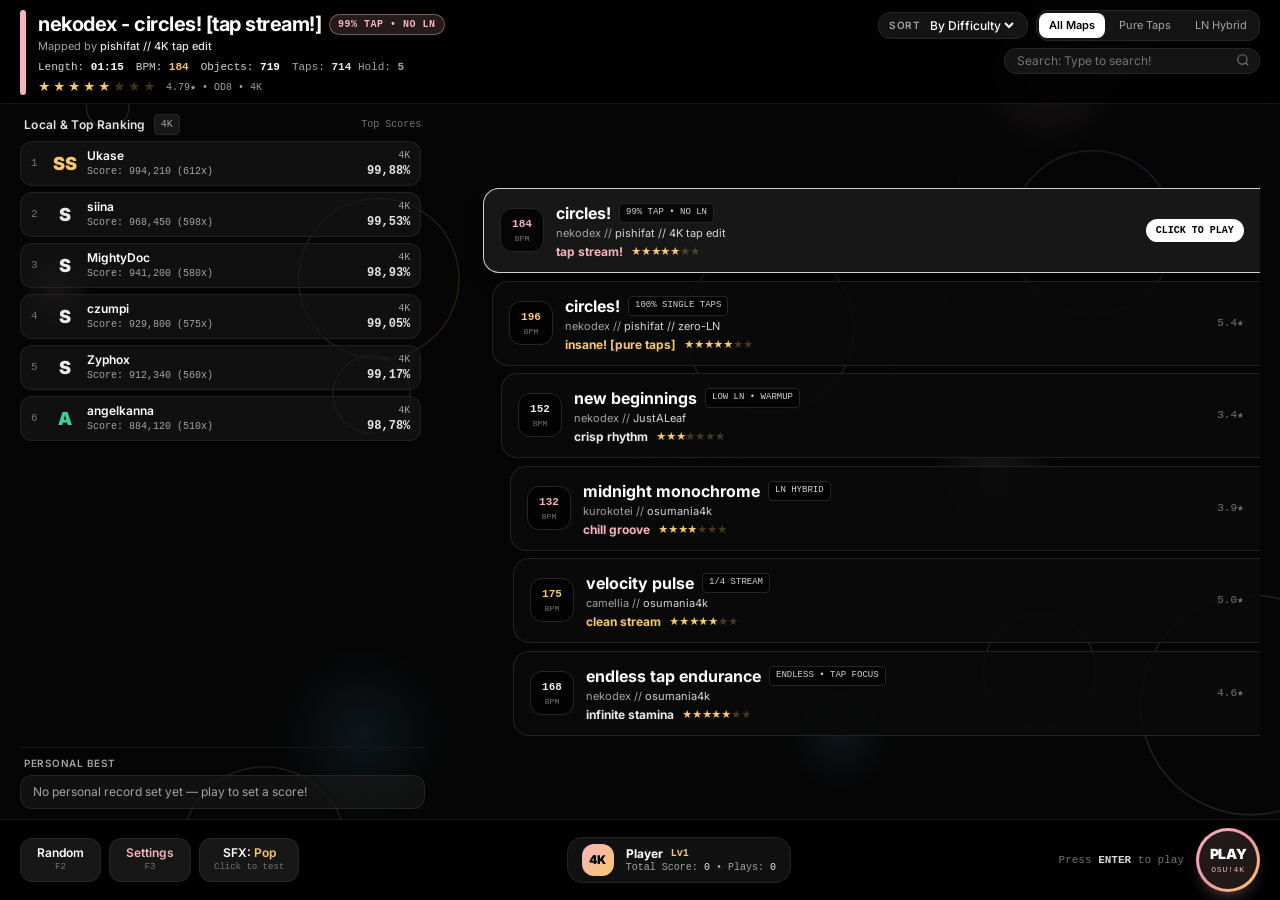
==== commit 1a582227: "Song menu UX pass: bigger notes, keyboard clicks, tabbed settings, hover select, moving background -" ====
--- a/osu_mania_4k_minimalist_rhythm_game.html
+++ b/osu_mania_4k_minimalist_rhythm_game.html
@@ -9,7 +9,7 @@
        request failed (offline / adblock / proxy) every utility class was missing and
        the UI collapsed to unstyled text. -->
   <style>
-*,:after,:before{--tw-border-spacing-x:0;--tw-border-spacing-y:0;--tw-translate-x:0;--tw-translate-y:0;--tw-rotate:0;--tw-skew-x:0;--tw-skew-y:0;--tw-scale-x:1;--tw-scale-y:1;--tw-pan-x: ;--tw-pan-y: ;--tw-pinch-zoom: ;--tw-scroll-snap-strictness:proximity;--tw-gradient-from-position: ;--tw-gradient-via-position: ;--tw-gradient-to-position: ;--tw-ordinal: ;--tw-slashed-zero: ;--tw-numeric-figure: ;--tw-numeric-spacing: ;--tw-numeric-fraction: ;--tw-ring-inset: ;--tw-ring-offset-width:0px;--tw-ring-offset-color:#fff;--tw-ring-color:rgba(59,130,246,.5);--tw-ring-offset-shadow:0 0 #0000;--tw-ring-shadow:0 0 #0000;--tw-shadow:0 0 #0000;--tw-shadow-colored:0 0 #0000;--tw-blur: ;--tw-brightness: ;--tw-contrast: ;--tw-grayscale: ;--tw-hue-rotate: ;--tw-invert: ;--tw-saturate: ;--tw-sepia: ;--tw-drop-shadow: ;--tw-backdrop-blur: ;--tw-backdrop-brightness: ;--tw-backdrop-contrast: ;--tw-backdrop-grayscale: ;--tw-backdrop-hue-rotate: ;--tw-backdrop-invert: ;--tw-backdrop-opacity: ;--tw-backdrop-saturate: ;--tw-backdrop-sepia: ;--tw-contain-size: ;--tw-contain-layout: ;--tw-contain-paint: ;--tw-contain-style: }::backdrop{--tw-border-spacing-x:0;--tw-border-spacing-y:0;--tw-translate-x:0;--tw-translate-y:0;--tw-rotate:0;--tw-skew-x:0;--tw-skew-y:0;--tw-scale-x:1;--tw-scale-y:1;--tw-pan-x: ;--tw-pan-y: ;--tw-pinch-zoom: ;--tw-scroll-snap-strictness:proximity;--tw-gradient-from-position: ;--tw-gradient-via-position: ;--tw-gradient-to-position: ;--tw-ordinal: ;--tw-slashed-zero: ;--tw-numeric-figure: ;--tw-numeric-spacing: ;--tw-numeric-fraction: ;--tw-ring-inset: ;--tw-ring-offset-width:0px;--tw-ring-offset-color:#fff;--tw-ring-color:rgba(59,130,246,.5);--tw-ring-offset-shadow:0 0 #0000;--tw-ring-shadow:0 0 #0000;--tw-shadow:0 0 #0000;--tw-shadow-colored:0 0 #0000;--tw-blur: ;--tw-brightness: ;--tw-contrast: ;--tw-grayscale: ;--tw-hue-rotate: ;--tw-invert: ;--tw-saturate: ;--tw-sepia: ;--tw-drop-shadow: ;--tw-backdrop-blur: ;--tw-backdrop-brightness: ;--tw-backdrop-contrast: ;--tw-backdrop-grayscale: ;--tw-backdrop-hue-rotate: ;--tw-backdrop-invert: ;--tw-backdrop-opacity: ;--tw-backdrop-saturate: ;--tw-backdrop-sepia: ;--tw-contain-size: ;--tw-contain-layout: ;--tw-contain-paint: ;--tw-contain-style: }/*! tailwindcss v3.4.17 | MIT License | https://tailwindcss.com*/*,:after,:before{box-sizing:border-box;border:0 solid #e5e7eb}:after,:before{--tw-content:""}:host,html{line-height:1.5;-webkit-text-size-adjust:100%;-moz-tab-size:4;-o-tab-size:4;tab-size:4;font-family:ui-sans-serif,system-ui,sans-serif,Apple Color Emoji,Segoe UI Emoji,Segoe UI Symbol,Noto Color Emoji;font-feature-settings:normal;font-variation-settings:normal;-webkit-tap-highlight-color:transparent}body{margin:0;line-height:inherit}hr{height:0;color:inherit;border-top-width:1px}abbr:where([title]){-webkit-text-decoration:underline dotted;text-decoration:underline dotted}h1,h2,h3,h4,h5,h6{font-size:inherit;font-weight:inherit}a{color:inherit;text-decoration:inherit}b,strong{font-weight:bolder}code,kbd,pre,samp{font-family:ui-monospace,SFMono-Regular,Menlo,Monaco,Consolas,Liberation Mono,Courier New,monospace;font-feature-settings:normal;font-variation-settings:normal;font-size:1em}small{font-size:80%}sub,sup{font-size:75%;line-height:0;position:relative;vertical-align:baseline}sub{bottom:-.25em}sup{top:-.5em}table{text-indent:0;border-color:inherit;border-collapse:collapse}button,input,optgroup,select,textarea{font-family:inherit;font-feature-settings:inherit;font-variation-settings:inherit;font-size:100%;font-weight:inherit;line-height:inherit;letter-spacing:inherit;color:inherit;margin:0;padding:0}button,select{text-transform:none}button,input:where([type=button]),input:where([type=reset]),input:where([type=submit]){-webkit-appearance:button;background-color:transparent;background-image:none}:-moz-focusring{outline:auto}:-moz-ui-invalid{box-shadow:none}progress{vertical-align:baseline}::-webkit-inner-spin-button,::-webkit-outer-spin-button{height:auto}[type=search]{-webkit-appearance:textfield;outline-offset:-2px}::-webkit-search-decoration{-webkit-appearance:none}::-webkit-file-upload-button{-webkit-appearance:button;font:inherit}summary{display:list-item}blockquote,dd,dl,figure,h1,h2,h3,h4,h5,h6,hr,p,pre{margin:0}fieldset{margin:0}fieldset,legend{padding:0}menu,ol,ul{list-style:none;margin:0;padding:0}dialog{padding:0}textarea{resize:vertical}input::-moz-placeholder,textarea::-moz-placeholder{opacity:1;color:#9ca3af}input::placeholder,textarea::placeholder{opacity:1;color:#9ca3af}[role=button],button{cursor:pointer}:disabled{cursor:default}audio,canvas,embed,iframe,img,object,svg,video{display:block;vertical-align:middle}img,video{max-width:100%;height:auto}[hidden]:where(:not([hidden=until-found])){display:none}.pointer-events-none{pointer-events:none}.fixed{position:fixed}.absolute{position:absolute}.relative{position:relative}.inset-0{inset:0}.-left-24{left:-6rem}.-top-20{top:-5rem}.left-16{left:4rem}.left-3{left:.75rem}.right-1\/4{right:25%}.right-2\.5{right:.625rem}.top-1\/2{top:50%}.top-1\/3{top:33.333333%}.top-1\/4{top:25%}.top-3{top:.75rem}.z-10{z-index:10}.z-20{z-index:20}.z-30{z-index:30}.col-span-1{grid-column:span 1/span 1}.mb-1{margin-bottom:.25rem}.mb-1\.5{margin-bottom:.375rem}.mb-2{margin-bottom:.5rem}.mb-4{margin-bottom:1rem}.mb-5{margin-bottom:1.25rem}.ml-1{margin-left:.25rem}.mt-0\.5{margin-top:.125rem}.mt-1{margin-top:.25rem}.mt-2{margin-top:.5rem}.block{display:block}.inline-block{display:inline-block}.flex{display:flex}.grid{display:grid}.hidden{display:none}.h-10{height:2.5rem}.h-11{height:2.75rem}.h-14{height:3.5rem}.h-3\.5{height:.875rem}.h-5{height:1.25rem}.h-64{height:16rem}.h-8{height:2rem}.h-96{height:24rem}.h-\[34rem\]{height:34rem}.h-full{height:100%}.max-h-\[92vh\]{max-height:92vh}.min-h-0{min-height:0}.w-1\.5{width:.375rem}.w-10{width:2.5rem}.w-14{width:3.5rem}.w-3{width:.75rem}.w-3\.5{width:.875rem}.w-5{width:1.25rem}.w-6{width:1.5rem}.w-64{width:16rem}.w-8{width:2rem}.w-96{width:24rem}.w-\[34rem\]{width:34rem}.w-full{width:100%}.min-w-0{min-width:0}.max-w-md{max-width:28rem}.max-w-sm{max-width:24rem}.flex-1{flex:1 1 0%}.shrink-0{flex-shrink:0}.-translate-y-1\/2{--tw-translate-y:-50%}.-translate-y-1\/2,.transform{transform:translate(var(--tw-translate-x),var(--tw-translate-y)) rotate(var(--tw-rotate)) skewX(var(--tw-skew-x)) skewY(var(--tw-skew-y)) scaleX(var(--tw-scale-x)) scaleY(var(--tw-scale-y))}@keyframes pulse{50%{opacity:.5}}.animate-pulse{animation:pulse 2s cubic-bezier(.4,0,.6,1) infinite}.cursor-pointer{cursor:pointer}.select-none{-webkit-user-select:none;-moz-user-select:none;user-select:none}.resize{resize:both}.grid-cols-1{grid-template-columns:repeat(1,minmax(0,1fr))}.grid-cols-2{grid-template-columns:repeat(2,minmax(0,1fr))}.grid-cols-3{grid-template-columns:repeat(3,minmax(0,1fr))}.grid-cols-4{grid-template-columns:repeat(4,minmax(0,1fr))}.flex-col{flex-direction:column}.flex-wrap{flex-wrap:wrap}.items-start{align-items:flex-start}.items-center{align-items:center}.items-stretch{align-items:stretch}.justify-center{justify-content:center}.justify-between{justify-content:space-between}.justify-around{justify-content:space-around}.gap-0\.5{gap:.125rem}.gap-1{gap:.25rem}.gap-1\.5{gap:.375rem}.gap-2{gap:.5rem}.gap-2\.5{gap:.625rem}.gap-3{gap:.75rem}.gap-x-3{-moz-column-gap:.75rem;column-gap:.75rem}.gap-y-0\.5{row-gap:.125rem}.space-y-1\.5>:not([hidden])~:not([hidden]){--tw-space-y-reverse:0;margin-top:calc(.375rem*(1 - var(--tw-space-y-reverse)));margin-bottom:calc(.375rem*var(--tw-space-y-reverse))}.space-y-3>:not([hidden])~:not([hidden]){--tw-space-y-reverse:0;margin-top:calc(.75rem*(1 - var(--tw-space-y-reverse)));margin-bottom:calc(.75rem*var(--tw-space-y-reverse))}.self-stretch{align-self:stretch}.overflow-hidden{overflow:hidden}.overflow-y-auto{overflow-y:auto}.truncate{overflow:hidden;text-overflow:ellipsis;white-space:nowrap}.rounded{border-radius:.25rem}.rounded-2xl{border-radius:1rem}.rounded-full{border-radius:9999px}.rounded-lg{border-radius:.5rem}.rounded-md{border-radius:.375rem}.rounded-xl{border-radius:.75rem}.rounded-l-2xl{border-top-left-radius:1rem;border-bottom-left-radius:1rem}.border{border-width:1px}.border-y{border-top-width:1px}.border-b,.border-y{border-bottom-width:1px}.border-l{border-left-width:1px}.border-t{border-top-width:1px}.border-\[\#F7B2BD\]{--tw-border-opacity:1;border-color:rgb(247 178 189/var(--tw-border-opacity,1))}.border-\[\#F7B2BD\]\/40{border-color:rgba(247,178,189,.4)}.border-amber-400{--tw-border-opacity:1;border-color:rgb(251 191 36/var(--tw-border-opacity,1))}.border-neutral-700{--tw-border-opacity:1;border-color:rgb(64 64 64/var(--tw-border-opacity,1))}.border-neutral-800{--tw-border-opacity:1;border-color:rgb(38 38 38/var(--tw-border-opacity,1))}.border-neutral-800\/70{border-color:rgba(38,38,38,.7)}.border-neutral-800\/80{border-color:rgba(38,38,38,.8)}.border-neutral-800\/90{border-color:rgba(38,38,38,.9)}.border-neutral-900{--tw-border-opacity:1;border-color:rgb(23 23 23/var(--tw-border-opacity,1))}.border-white{--tw-border-opacity:1;border-color:rgb(255 255 255/var(--tw-border-opacity,1))}.border-white\/80{border-color:hsla(0,0%,100%,.8)}.bg-\[\#050505\]{--tw-bg-opacity:1;background-color:rgb(5 5 5/var(--tw-bg-opacity,1))}.bg-\[\#F7B2BD\]{--tw-bg-opacity:1;background-color:rgb(247 178 189/var(--tw-bg-opacity,1))}.bg-\[\#F7B2BD\]\/10{background-color:rgba(247,178,189,.1)}.bg-\[\#F7B2BD\]\/15{background-color:rgba(247,178,189,.15)}.bg-amber-500\/20{background-color:rgba(245,158,11,.2)}.bg-black\/70{background-color:rgba(0,0,0,.7)}.bg-black\/80{background-color:rgba(0,0,0,.8)}.bg-black\/85{background-color:rgba(0,0,0,.85)}.bg-black\/90{background-color:rgba(0,0,0,.9)}.bg-neutral-800{--tw-bg-opacity:1;background-color:rgb(38 38 38/var(--tw-bg-opacity,1))}.bg-neutral-900{--tw-bg-opacity:1;background-color:rgb(23 23 23/var(--tw-bg-opacity,1))}.bg-neutral-900\/50{background-color:hsla(0,0%,9%,.5)}.bg-neutral-900\/60{background-color:hsla(0,0%,9%,.6)}.bg-neutral-900\/65{background-color:hsla(0,0%,9%,.65)}.bg-neutral-900\/70{background-color:hsla(0,0%,9%,.7)}.bg-neutral-900\/75{background-color:hsla(0,0%,9%,.75)}.bg-neutral-900\/85{background-color:hsla(0,0%,9%,.85)}.bg-neutral-900\/90{background-color:hsla(0,0%,9%,.9)}.bg-neutral-950{--tw-bg-opacity:1;background-color:rgb(10 10 10/var(--tw-bg-opacity,1))}.bg-neutral-950\/90{background-color:hsla(0,0%,4%,.9)}.bg-transparent{background-color:transparent}.bg-white{--tw-bg-opacity:1;background-color:rgb(255 255 255/var(--tw-bg-opacity,1))}.bg-gradient-to-br{background-image:linear-gradient(to bottom right,var(--tw-gradient-stops))}.from-\[\#F7B2BD\]{--tw-gradient-from:#f7b2bd var(--tw-gradient-from-position);--tw-gradient-to:rgba(247,178,189,0) var(--tw-gradient-to-position);--tw-gradient-stops:var(--tw-gradient-from),var(--tw-gradient-to)}.via-\[\#F497A6\]{--tw-gradient-to:rgba(244,151,166,0) var(--tw-gradient-to-position);--tw-gradient-stops:var(--tw-gradient-from),#f497a6 var(--tw-gradient-via-position),var(--tw-gradient-to)}.to-\[\#F9C86B\]{--tw-gradient-to:#f9c86b var(--tw-gradient-to-position)}.p-0\.5{padding:.125rem}.p-1\.5{padding:.375rem}.p-2{padding:.5rem}.p-3{padding:.75rem}.p-4{padding:1rem}.p-5{padding:1.25rem}.p-6{padding:1.5rem}.p-\[3px\]{padding:3px}.px-1{padding-left:.25rem;padding-right:.25rem}.px-1\.5{padding-left:.375rem;padding-right:.375rem}.px-2{padding-left:.5rem;padding-right:.5rem}.px-2\.5{padding-left:.625rem;padding-right:.625rem}.px-3{padding-left:.75rem;padding-right:.75rem}.px-3\.5{padding-left:.875rem;padding-right:.875rem}.px-4{padding-left:1rem;padding-right:1rem}.py-0\.5{padding-top:.125rem;padding-bottom:.125rem}.py-1{padding-top:.25rem;padding-bottom:.25rem}.py-1\.5{padding-top:.375rem;padding-bottom:.375rem}.py-2{padding-top:.5rem;padding-bottom:.5rem}.py-2\.5{padding-top:.625rem;padding-bottom:.625rem}.py-8{padding-top:2rem;padding-bottom:2rem}.pb-2{padding-bottom:.5rem}.pl-2{padding-left:.5rem}.pl-3{padding-left:.75rem}.pr-0{padding-right:0}.pr-1{padding-right:.25rem}.pr-7{padding-right:1.75rem}.pt-1{padding-top:.25rem}.pt-2{padding-top:.5rem}.pt-2\.5{padding-top:.625rem}.text-left{text-align:left}.text-center{text-align:center}.text-right{text-align:right}.font-mono{font-family:ui-monospace,SFMono-Regular,Menlo,Monaco,Consolas,Liberation Mono,Courier New,monospace}.font-sans{font-family:ui-sans-serif,system-ui,sans-serif,Apple Color Emoji,Segoe UI Emoji,Segoe UI Symbol,Noto Color Emoji}.text-5xl{font-size:3rem;line-height:1}.text-\[10px\]{font-size:10px}.text-\[11px\]{font-size:11px}.text-\[8px\]{font-size:8px}.text-\[9px\]{font-size:9px}.text-base{font-size:1rem;line-height:1.5rem}.text-lg{font-size:1.125rem;line-height:1.75rem}.text-sm{font-size:.875rem;line-height:1.25rem}.text-xl{font-size:1.25rem;line-height:1.75rem}.text-xs{font-size:.75rem;line-height:1rem}.font-black{font-weight:900}.font-bold{font-weight:700}.font-medium{font-weight:500}.font-semibold{font-weight:600}.uppercase{text-transform:uppercase}.leading-tight{line-height:1.25}.tracking-tight{letter-spacing:-.025em}.tracking-wide{letter-spacing:.025em}.tracking-wider{letter-spacing:.05em}.tracking-widest{letter-spacing:.1em}.text-\[\#EAEAEA\]{--tw-text-opacity:1;color:rgb(234 234 234/var(--tw-text-opacity,1))}.text-\[\#F7B2BD\]{--tw-text-opacity:1;color:rgb(247 178 189/var(--tw-text-opacity,1))}.text-\[\#F9C86B\]{--tw-text-opacity:1;color:rgb(249 200 107/var(--tw-text-opacity,1))}.text-amber-300{--tw-text-opacity:1;color:rgb(252 211 77/var(--tw-text-opacity,1))}.text-black{--tw-text-opacity:1;color:rgb(0 0 0/var(--tw-text-opacity,1))}.text-blue-400{--tw-text-opacity:1;color:rgb(96 165 250/var(--tw-text-opacity,1))}.text-cyan-300{--tw-text-opacity:1;color:rgb(103 232 249/var(--tw-text-opacity,1))}.text-emerald-400{--tw-text-opacity:1;color:rgb(52 211 153/var(--tw-text-opacity,1))}.text-neutral-200{--tw-text-opacity:1;color:rgb(229 229 229/var(--tw-text-opacity,1))}.text-neutral-300{--tw-text-opacity:1;color:rgb(212 212 212/var(--tw-text-opacity,1))}.text-neutral-400{--tw-text-opacity:1;color:rgb(163 163 163/var(--tw-text-opacity,1))}.text-neutral-500{--tw-text-opacity:1;color:rgb(115 115 115/var(--tw-text-opacity,1))}.text-purple-400{--tw-text-opacity:1;color:rgb(192 132 252/var(--tw-text-opacity,1))}.text-rose-500{--tw-text-opacity:1;color:rgb(244 63 94/var(--tw-text-opacity,1))}.text-white{--tw-text-opacity:1;color:rgb(255 255 255/var(--tw-text-opacity,1))}.placeholder-neutral-500::-moz-placeholder{--tw-placeholder-opacity:1;color:rgb(115 115 115/var(--tw-placeholder-opacity,1))}.placeholder-neutral-500::placeholder{--tw-placeholder-opacity:1;color:rgb(115 115 115/var(--tw-placeholder-opacity,1))}.opacity-25{opacity:.25}.opacity-85{opacity:.85}.shadow-2xl{--tw-shadow:0 25px 50px -12px rgba(0,0,0,.25);--tw-shadow-colored:0 25px 50px -12px var(--tw-shadow-color)}.shadow-2xl,.shadow-lg{box-shadow:var(--tw-ring-offset-shadow,0 0 #0000),var(--tw-ring-shadow,0 0 #0000),var(--tw-shadow)}.shadow-lg{--tw-shadow:0 10px 15px -3px rgba(0,0,0,.1),0 4px 6px -4px rgba(0,0,0,.1);--tw-shadow-colored:0 10px 15px -3px var(--tw-shadow-color),0 4px 6px -4px var(--tw-shadow-color)}.shadow-\[\#F7B2BD\]\/20{--tw-shadow-color:rgba(247,178,189,.2);--tw-shadow:var(--tw-shadow-colored)}.shadow-black\/60{--tw-shadow-color:rgba(0,0,0,.6);--tw-shadow:var(--tw-shadow-colored)}.outline-none{outline:2px solid transparent;outline-offset:2px}.outline{outline-style:solid}.blur{--tw-blur:blur(8px)}.blur,.filter{filter:var(--tw-blur) var(--tw-brightness) var(--tw-contrast) var(--tw-grayscale) var(--tw-hue-rotate) var(--tw-invert) var(--tw-saturate) var(--tw-sepia) var(--tw-drop-shadow)}.backdrop-blur-md{--tw-backdrop-blur:blur(12px)}.backdrop-blur-md,.backdrop-blur-sm{-webkit-backdrop-filter:var(--tw-backdrop-blur) var(--tw-backdrop-brightness) var(--tw-backdrop-contrast) var(--tw-backdrop-grayscale) var(--tw-backdrop-hue-rotate) var(--tw-backdrop-invert) var(--tw-backdrop-opacity) var(--tw-backdrop-saturate) var(--tw-backdrop-sepia);backdrop-filter:var(--tw-backdrop-blur) var(--tw-backdrop-brightness) var(--tw-backdrop-contrast) var(--tw-backdrop-grayscale) var(--tw-backdrop-hue-rotate) var(--tw-backdrop-invert) var(--tw-backdrop-opacity) var(--tw-backdrop-saturate) var(--tw-backdrop-sepia)}.backdrop-blur-sm{--tw-backdrop-blur:blur(4px)}.transition{transition-property:color,background-color,border-color,text-decoration-color,fill,stroke,opacity,box-shadow,transform,filter,-webkit-backdrop-filter;transition-property:color,background-color,border-color,text-decoration-color,fill,stroke,opacity,box-shadow,transform,filter,backdrop-filter;transition-property:color,background-color,border-color,text-decoration-color,fill,stroke,opacity,box-shadow,transform,filter,backdrop-filter,-webkit-backdrop-filter;transition-timing-function:cubic-bezier(.4,0,.2,1);transition-duration:.15s}.transition-all{transition-property:all;transition-timing-function:cubic-bezier(.4,0,.2,1);transition-duration:.15s}.transition-opacity{transition-property:opacity;transition-timing-function:cubic-bezier(.4,0,.2,1)}.duration-150,.transition-opacity{transition-duration:.15s}.ease-in-out{transition-timing-function:cubic-bezier(.4,0,.2,1)}.hover\:border-\[\#F7B2BD\]\/60:hover{border-color:rgba(247,178,189,.6)}.hover\:border-neutral-700:hover{--tw-border-opacity:1;border-color:rgb(64 64 64/var(--tw-border-opacity,1))}.hover\:bg-neutral-200:hover{--tw-bg-opacity:1;background-color:rgb(229 229 229/var(--tw-bg-opacity,1))}.hover\:bg-neutral-800:hover{--tw-bg-opacity:1;background-color:rgb(38 38 38/var(--tw-bg-opacity,1))}.hover\:bg-neutral-900:hover{--tw-bg-opacity:1;background-color:rgb(23 23 23/var(--tw-bg-opacity,1))}.hover\:bg-neutral-900\/80:hover{background-color:hsla(0,0%,9%,.8)}.hover\:text-white:hover{--tw-text-opacity:1;color:rgb(255 255 255/var(--tw-text-opacity,1))}.hover\:opacity-100:hover{opacity:1}.focus\:border-\[\#F7B2BD\]:focus{--tw-border-opacity:1;border-color:rgb(247 178 189/var(--tw-border-opacity,1))}.active\:scale-95:active{--tw-scale-x:.95;--tw-scale-y:.95}.active\:scale-95:active,.active\:scale-\[0\.99\]:active{transform:translate(var(--tw-translate-x),var(--tw-translate-y)) rotate(var(--tw-rotate)) skewX(var(--tw-skew-x)) skewY(var(--tw-skew-y)) scaleX(var(--tw-scale-x)) scaleY(var(--tw-scale-y))}.active\:scale-\[0\.99\]:active{--tw-scale-x:0.99;--tw-scale-y:0.99}.group:hover .group-hover\:text-neutral-300{--tw-text-opacity:1;color:rgb(212 212 212/var(--tw-text-opacity,1))}@media (min-width:640px){.sm\:flex{display:flex}.sm\:h-11{height:2.75rem}.sm\:h-16{height:4rem}.sm\:w-11{width:2.75rem}.sm\:w-16{width:4rem}.sm\:gap-2{gap:.5rem}.sm\:p-6{padding:1.5rem}.sm\:px-4{padding-left:1rem;padding-right:1rem}.sm\:px-5{padding-left:1.25rem;padding-right:1.25rem}.sm\:py-3{padding-top:.75rem;padding-bottom:.75rem}.sm\:pl-8{padding-left:2rem}.sm\:text-base{font-size:1rem;line-height:1.5rem}.sm\:text-sm{font-size:.875rem;line-height:1.25rem}.sm\:text-xl{font-size:1.25rem;line-height:1.75rem}}@media (min-width:768px){.md\:col-span-5{grid-column:span 5/span 5}.md\:col-span-7{grid-column:span 7/span 7}.md\:flex{display:flex}.md\:w-64{width:16rem}.md\:grid-cols-12{grid-template-columns:repeat(12,minmax(0,1fr))}.md\:flex-row{flex-direction:row}.md\:items-start{align-items:flex-start}.md\:items-end{align-items:flex-end}}@media (min-width:1024px){.lg\:col-span-4{grid-column:span 4/span 4}.lg\:col-span-8{grid-column:span 8/span 8}.lg\:inline{display:inline}}
+*,:after,:before{--tw-border-spacing-x:0;--tw-border-spacing-y:0;--tw-translate-x:0;--tw-translate-y:0;--tw-rotate:0;--tw-skew-x:0;--tw-skew-y:0;--tw-scale-x:1;--tw-scale-y:1;--tw-pan-x: ;--tw-pan-y: ;--tw-pinch-zoom: ;--tw-scroll-snap-strictness:proximity;--tw-gradient-from-position: ;--tw-gradient-via-position: ;--tw-gradient-to-position: ;--tw-ordinal: ;--tw-slashed-zero: ;--tw-numeric-figure: ;--tw-numeric-spacing: ;--tw-numeric-fraction: ;--tw-ring-inset: ;--tw-ring-offset-width:0px;--tw-ring-offset-color:#fff;--tw-ring-color:rgba(59,130,246,.5);--tw-ring-offset-shadow:0 0 #0000;--tw-ring-shadow:0 0 #0000;--tw-shadow:0 0 #0000;--tw-shadow-colored:0 0 #0000;--tw-blur: ;--tw-brightness: ;--tw-contrast: ;--tw-grayscale: ;--tw-hue-rotate: ;--tw-invert: ;--tw-saturate: ;--tw-sepia: ;--tw-drop-shadow: ;--tw-backdrop-blur: ;--tw-backdrop-brightness: ;--tw-backdrop-contrast: ;--tw-backdrop-grayscale: ;--tw-backdrop-hue-rotate: ;--tw-backdrop-invert: ;--tw-backdrop-opacity: ;--tw-backdrop-saturate: ;--tw-backdrop-sepia: ;--tw-contain-size: ;--tw-contain-layout: ;--tw-contain-paint: ;--tw-contain-style: }::backdrop{--tw-border-spacing-x:0;--tw-border-spacing-y:0;--tw-translate-x:0;--tw-translate-y:0;--tw-rotate:0;--tw-skew-x:0;--tw-skew-y:0;--tw-scale-x:1;--tw-scale-y:1;--tw-pan-x: ;--tw-pan-y: ;--tw-pinch-zoom: ;--tw-scroll-snap-strictness:proximity;--tw-gradient-from-position: ;--tw-gradient-via-position: ;--tw-gradient-to-position: ;--tw-ordinal: ;--tw-slashed-zero: ;--tw-numeric-figure: ;--tw-numeric-spacing: ;--tw-numeric-fraction: ;--tw-ring-inset: ;--tw-ring-offset-width:0px;--tw-ring-offset-color:#fff;--tw-ring-color:rgba(59,130,246,.5);--tw-ring-offset-shadow:0 0 #0000;--tw-ring-shadow:0 0 #0000;--tw-shadow:0 0 #0000;--tw-shadow-colored:0 0 #0000;--tw-blur: ;--tw-brightness: ;--tw-contrast: ;--tw-grayscale: ;--tw-hue-rotate: ;--tw-invert: ;--tw-saturate: ;--tw-sepia: ;--tw-drop-shadow: ;--tw-backdrop-blur: ;--tw-backdrop-brightness: ;--tw-backdrop-contrast: ;--tw-backdrop-grayscale: ;--tw-backdrop-hue-rotate: ;--tw-backdrop-invert: ;--tw-backdrop-opacity: ;--tw-backdrop-saturate: ;--tw-backdrop-sepia: ;--tw-contain-size: ;--tw-contain-layout: ;--tw-contain-paint: ;--tw-contain-style: }/*! tailwindcss v3.4.17 | MIT License | https://tailwindcss.com*/*,:after,:before{box-sizing:border-box;border:0 solid #e5e7eb}:after,:before{--tw-content:""}:host,html{line-height:1.5;-webkit-text-size-adjust:100%;-moz-tab-size:4;-o-tab-size:4;tab-size:4;font-family:ui-sans-serif,system-ui,sans-serif,Apple Color Emoji,Segoe UI Emoji,Segoe UI Symbol,Noto Color Emoji;font-feature-settings:normal;font-variation-settings:normal;-webkit-tap-highlight-color:transparent}body{margin:0;line-height:inherit}hr{height:0;color:inherit;border-top-width:1px}abbr:where([title]){-webkit-text-decoration:underline dotted;text-decoration:underline dotted}h1,h2,h3,h4,h5,h6{font-size:inherit;font-weight:inherit}a{color:inherit;text-decoration:inherit}b,strong{font-weight:bolder}code,kbd,pre,samp{font-family:ui-monospace,SFMono-Regular,Menlo,Monaco,Consolas,Liberation Mono,Courier New,monospace;font-feature-settings:normal;font-variation-settings:normal;font-size:1em}small{font-size:80%}sub,sup{font-size:75%;line-height:0;position:relative;vertical-align:baseline}sub{bottom:-.25em}sup{top:-.5em}table{text-indent:0;border-color:inherit;border-collapse:collapse}button,input,optgroup,select,textarea{font-family:inherit;font-feature-settings:inherit;font-variation-settings:inherit;font-size:100%;font-weight:inherit;line-height:inherit;letter-spacing:inherit;color:inherit;margin:0;padding:0}button,select{text-transform:none}button,input:where([type=button]),input:where([type=reset]),input:where([type=submit]){-webkit-appearance:button;background-color:transparent;background-image:none}:-moz-focusring{outline:auto}:-moz-ui-invalid{box-shadow:none}progress{vertical-align:baseline}::-webkit-inner-spin-button,::-webkit-outer-spin-button{height:auto}[type=search]{-webkit-appearance:textfield;outline-offset:-2px}::-webkit-search-decoration{-webkit-appearance:none}::-webkit-file-upload-button{-webkit-appearance:button;font:inherit}summary{display:list-item}blockquote,dd,dl,figure,h1,h2,h3,h4,h5,h6,hr,p,pre{margin:0}fieldset{margin:0}fieldset,legend{padding:0}menu,ol,ul{list-style:none;margin:0;padding:0}dialog{padding:0}textarea{resize:vertical}input::-moz-placeholder,textarea::-moz-placeholder{opacity:1;color:#9ca3af}input::placeholder,textarea::placeholder{opacity:1;color:#9ca3af}[role=button],button{cursor:pointer}:disabled{cursor:default}audio,canvas,embed,iframe,img,object,svg,video{display:block;vertical-align:middle}img,video{max-width:100%;height:auto}[hidden]:where(:not([hidden=until-found])){display:none}.pointer-events-none{pointer-events:none}.visible{visibility:visible}.fixed{position:fixed}.absolute{position:absolute}.relative{position:relative}.inset-0{inset:0}.-left-24{left:-6rem}.-top-20{top:-5rem}.left-16{left:4rem}.left-3{left:.75rem}.right-1{right:.25rem}.right-1\/4{right:25%}.right-2{right:.5rem}.right-2\.5{right:.625rem}.top-1{top:.25rem}.top-1\/2{top:50%}.top-3{top:.75rem}.z-10{z-index:10}.z-20{z-index:20}.z-30{z-index:30}.col-span-1{grid-column:span 1/span 1}.mb-1{margin-bottom:.25rem}.mb-1\.5{margin-bottom:.375rem}.mb-2{margin-bottom:.5rem}.mb-4{margin-bottom:1rem}.mb-5{margin-bottom:1.25rem}.ml-1{margin-left:.25rem}.mt-0{margin-top:0}.mt-0\.5{margin-top:.125rem}.mt-1{margin-top:.25rem}.mt-2{margin-top:.5rem}.block{display:block}.inline-block{display:inline-block}.inline{display:inline}.flex{display:flex}.table{display:table}.grid{display:grid}.hidden{display:none}.h-10{height:2.5rem}.h-11{height:2.75rem}.h-14{height:3.5rem}.h-3{height:.75rem}.h-3\.5{height:.875rem}.h-5{height:1.25rem}.h-64{height:16rem}.h-8{height:2rem}.h-96{height:24rem}.h-\[34rem\]{height:34rem}.h-full{height:100%}.max-h-\[92vh\]{max-height:92vh}.min-h-0{min-height:0}.w-1{width:.25rem}.w-1\.5{width:.375rem}.w-10{width:2.5rem}.w-14{width:3.5rem}.w-3{width:.75rem}.w-3\.5{width:.875rem}.w-5{width:1.25rem}.w-6{width:1.5rem}.w-64{width:16rem}.w-8{width:2rem}.w-96{width:24rem}.w-\[34rem\]{width:34rem}.w-full{width:100%}.min-w-0{min-width:0}.max-w-lg{max-width:32rem}.max-w-md{max-width:28rem}.max-w-sm{max-width:24rem}.flex-1{flex:1 1 0%}.shrink-0{flex-shrink:0}.grow{flex-grow:1}.-translate-y-1{--tw-translate-y:-0.25rem}.-translate-y-1,.-translate-y-1\/2{transform:translate(var(--tw-translate-x),var(--tw-translate-y)) rotate(var(--tw-rotate)) skewX(var(--tw-skew-x)) skewY(var(--tw-skew-y)) scaleX(var(--tw-scale-x)) scaleY(var(--tw-scale-y))}.-translate-y-1\/2{--tw-translate-y:-50%}.transform{transform:translate(var(--tw-translate-x),var(--tw-translate-y)) rotate(var(--tw-rotate)) skewX(var(--tw-skew-x)) skewY(var(--tw-skew-y)) scaleX(var(--tw-scale-x)) scaleY(var(--tw-scale-y))}@keyframes pulse{50%{opacity:.5}}.animate-pulse{animation:pulse 2s cubic-bezier(.4,0,.6,1) infinite}.cursor-pointer{cursor:pointer}.select-none{-webkit-user-select:none;-moz-user-select:none;user-select:none}.resize{resize:both}.grid-cols-1{grid-template-columns:repeat(1,minmax(0,1fr))}.grid-cols-2{grid-template-columns:repeat(2,minmax(0,1fr))}.grid-cols-3{grid-template-columns:repeat(3,minmax(0,1fr))}.grid-cols-4{grid-template-columns:repeat(4,minmax(0,1fr))}.flex-col{flex-direction:column}.flex-wrap{flex-wrap:wrap}.items-start{align-items:flex-start}.items-center{align-items:center}.items-stretch{align-items:stretch}.justify-center{justify-content:center}.justify-between{justify-content:space-between}.justify-around{justify-content:space-around}.gap-0{gap:0}.gap-0\.5{gap:.125rem}.gap-1{gap:.25rem}.gap-1\.5{gap:.375rem}.gap-2{gap:.5rem}.gap-2\.5{gap:.625rem}.gap-3{gap:.75rem}.gap-x-3{-moz-column-gap:.75rem;column-gap:.75rem}.gap-y-0{row-gap:0}.gap-y-0\.5{row-gap:.125rem}.space-y-1>:not([hidden])~:not([hidden]){--tw-space-y-reverse:0;margin-top:calc(.25rem*(1 - var(--tw-space-y-reverse)));margin-bottom:calc(.25rem*var(--tw-space-y-reverse))}.space-y-1\.5>:not([hidden])~:not([hidden]){--tw-space-y-reverse:0;margin-top:calc(.375rem*(1 - var(--tw-space-y-reverse)));margin-bottom:calc(.375rem*var(--tw-space-y-reverse))}.space-y-3>:not([hidden])~:not([hidden]){--tw-space-y-reverse:0;margin-top:calc(.75rem*(1 - var(--tw-space-y-reverse)));margin-bottom:calc(.75rem*var(--tw-space-y-reverse))}.space-y-4>:not([hidden])~:not([hidden]){--tw-space-y-reverse:0;margin-top:calc(1rem*(1 - var(--tw-space-y-reverse)));margin-bottom:calc(1rem*var(--tw-space-y-reverse))}.self-stretch{align-self:stretch}.overflow-hidden{overflow:hidden}.overflow-y-auto{overflow-y:auto}.truncate{overflow:hidden;text-overflow:ellipsis;white-space:nowrap}.rounded{border-radius:.25rem}.rounded-2xl{border-radius:1rem}.rounded-full{border-radius:9999px}.rounded-lg{border-radius:.5rem}.rounded-md{border-radius:.375rem}.rounded-xl{border-radius:.75rem}.rounded-l-2xl{border-top-left-radius:1rem;border-bottom-left-radius:1rem}.border{border-width:1px}.border-y{border-top-width:1px}.border-b,.border-y{border-bottom-width:1px}.border-l{border-left-width:1px}.border-t{border-top-width:1px}.border-\[\#F7B2BD\]{--tw-border-opacity:1;border-color:rgb(247 178 189/var(--tw-border-opacity,1))}.border-\[\#F7B2BD\]\/40{border-color:rgba(247,178,189,.4)}.border-amber-400{--tw-border-opacity:1;border-color:rgb(251 191 36/var(--tw-border-opacity,1))}.border-neutral-700{--tw-border-opacity:1;border-color:rgb(64 64 64/var(--tw-border-opacity,1))}.border-neutral-800{--tw-border-opacity:1;border-color:rgb(38 38 38/var(--tw-border-opacity,1))}.border-neutral-800\/80{border-color:rgba(38,38,38,.8)}.border-neutral-800\/90{border-color:rgba(38,38,38,.9)}.border-neutral-900{--tw-border-opacity:1;border-color:rgb(23 23 23/var(--tw-border-opacity,1))}.border-white{--tw-border-opacity:1;border-color:rgb(255 255 255/var(--tw-border-opacity,1))}.border-white\/80{border-color:hsla(0,0%,100%,.8)}.bg-\[\#050505\]{--tw-bg-opacity:1;background-color:rgb(5 5 5/var(--tw-bg-opacity,1))}.bg-\[\#F7B2BD\]{--tw-bg-opacity:1;background-color:rgb(247 178 189/var(--tw-bg-opacity,1))}.bg-\[\#F7B2BD\]\/10{background-color:rgba(247,178,189,.1)}.bg-\[\#F7B2BD\]\/15{background-color:rgba(247,178,189,.15)}.bg-amber-500{--tw-bg-opacity:1;background-color:rgb(245 158 11/var(--tw-bg-opacity,1))}.bg-amber-500\/20{background-color:rgba(245,158,11,.2)}.bg-black{--tw-bg-opacity:1;background-color:rgb(0 0 0/var(--tw-bg-opacity,1))}.bg-black\/70{background-color:rgba(0,0,0,.7)}.bg-black\/80{background-color:rgba(0,0,0,.8)}.bg-black\/85{background-color:rgba(0,0,0,.85)}.bg-black\/90{background-color:rgba(0,0,0,.9)}.bg-neutral-800{--tw-bg-opacity:1;background-color:rgb(38 38 38/var(--tw-bg-opacity,1))}.bg-neutral-900{--tw-bg-opacity:1;background-color:rgb(23 23 23/var(--tw-bg-opacity,1))}.bg-neutral-900\/50{background-color:hsla(0,0%,9%,.5)}.bg-neutral-900\/60{background-color:hsla(0,0%,9%,.6)}.bg-neutral-900\/65{background-color:hsla(0,0%,9%,.65)}.bg-neutral-900\/70{background-color:hsla(0,0%,9%,.7)}.bg-neutral-900\/75{background-color:hsla(0,0%,9%,.75)}.bg-neutral-900\/85{background-color:hsla(0,0%,9%,.85)}.bg-neutral-900\/90{background-color:hsla(0,0%,9%,.9)}.bg-neutral-950{--tw-bg-opacity:1;background-color:rgb(10 10 10/var(--tw-bg-opacity,1))}.bg-neutral-950\/90{background-color:hsla(0,0%,4%,.9)}.bg-transparent{background-color:transparent}.bg-white{--tw-bg-opacity:1;background-color:rgb(255 255 255/var(--tw-bg-opacity,1))}.bg-gradient-to-br{background-image:linear-gradient(to bottom right,var(--tw-gradient-stops))}.from-\[\#F7B2BD\]{--tw-gradient-from:#f7b2bd var(--tw-gradient-from-position);--tw-gradient-to:rgba(247,178,189,0) var(--tw-gradient-to-position);--tw-gradient-stops:var(--tw-gradient-from),var(--tw-gradient-to)}.via-\[\#F497A6\]{--tw-gradient-to:rgba(244,151,166,0) var(--tw-gradient-to-position);--tw-gradient-stops:var(--tw-gradient-from),#f497a6 var(--tw-gradient-via-position),var(--tw-gradient-to)}.to-\[\#F9C86B\]{--tw-gradient-to:#f9c86b var(--tw-gradient-to-position)}.p-0{padding:0}.p-0\.5{padding:.125rem}.p-1{padding:.25rem}.p-1\.5{padding:.375rem}.p-2{padding:.5rem}.p-3{padding:.75rem}.p-4{padding:1rem}.p-5{padding:1.25rem}.p-6{padding:1.5rem}.p-\[3px\]{padding:3px}.px-1{padding-left:.25rem;padding-right:.25rem}.px-1\.5{padding-left:.375rem;padding-right:.375rem}.px-2{padding-left:.5rem;padding-right:.5rem}.px-2\.5{padding-left:.625rem;padding-right:.625rem}.px-3{padding-left:.75rem;padding-right:.75rem}.px-3\.5{padding-left:.875rem;padding-right:.875rem}.px-4{padding-left:1rem;padding-right:1rem}.px-5{padding-left:1.25rem;padding-right:1.25rem}.py-0{padding-top:0;padding-bottom:0}.py-0\.5{padding-top:.125rem;padding-bottom:.125rem}.py-1{padding-top:.25rem;padding-bottom:.25rem}.py-1\.5{padding-top:.375rem;padding-bottom:.375rem}.py-2{padding-top:.5rem;padding-bottom:.5rem}.py-2\.5{padding-top:.625rem;padding-bottom:.625rem}.py-3{padding-top:.75rem;padding-bottom:.75rem}.py-4{padding-top:1rem;padding-bottom:1rem}.py-8{padding-top:2rem;padding-bottom:2rem}.pb-2{padding-bottom:.5rem}.pb-3{padding-bottom:.75rem}.pb-5{padding-bottom:1.25rem}.pl-2{padding-left:.5rem}.pl-3{padding-left:.75rem}.pr-0{padding-right:0}.pr-1{padding-right:.25rem}.pr-7{padding-right:1.75rem}.pt-1{padding-top:.25rem}.pt-2{padding-top:.5rem}.pt-2\.5{padding-top:.625rem}.pt-3{padding-top:.75rem}.pt-5{padding-top:1.25rem}.text-left{text-align:left}.text-center{text-align:center}.text-right{text-align:right}.font-mono{font-family:ui-monospace,SFMono-Regular,Menlo,Monaco,Consolas,Liberation Mono,Courier New,monospace}.font-sans{font-family:ui-sans-serif,system-ui,sans-serif,Apple Color Emoji,Segoe UI Emoji,Segoe UI Symbol,Noto Color Emoji}.text-5xl{font-size:3rem;line-height:1}.text-\[10px\]{font-size:10px}.text-\[11px\]{font-size:11px}.text-\[8px\]{font-size:8px}.text-\[9px\]{font-size:9px}.text-base{font-size:1rem;line-height:1.5rem}.text-lg{font-size:1.125rem;line-height:1.75rem}.text-sm{font-size:.875rem;line-height:1.25rem}.text-xl{font-size:1.25rem;line-height:1.75rem}.text-xs{font-size:.75rem;line-height:1rem}.font-black{font-weight:900}.font-bold{font-weight:700}.font-medium{font-weight:500}.font-semibold{font-weight:600}.uppercase{text-transform:uppercase}.leading-tight{line-height:1.25}.tracking-tight{letter-spacing:-.025em}.tracking-wide{letter-spacing:.025em}.tracking-wider{letter-spacing:.05em}.tracking-widest{letter-spacing:.1em}.text-\[\#EAEAEA\]{--tw-text-opacity:1;color:rgb(234 234 234/var(--tw-text-opacity,1))}.text-\[\#F7B2BD\]{--tw-text-opacity:1;color:rgb(247 178 189/var(--tw-text-opacity,1))}.text-\[\#F9C86B\]{--tw-text-opacity:1;color:rgb(249 200 107/var(--tw-text-opacity,1))}.text-amber-300{--tw-text-opacity:1;color:rgb(252 211 77/var(--tw-text-opacity,1))}.text-black{--tw-text-opacity:1;color:rgb(0 0 0/var(--tw-text-opacity,1))}.text-blue-400{--tw-text-opacity:1;color:rgb(96 165 250/var(--tw-text-opacity,1))}.text-cyan-300{--tw-text-opacity:1;color:rgb(103 232 249/var(--tw-text-opacity,1))}.text-emerald-400{--tw-text-opacity:1;color:rgb(52 211 153/var(--tw-text-opacity,1))}.text-neutral-200{--tw-text-opacity:1;color:rgb(229 229 229/var(--tw-text-opacity,1))}.text-neutral-300{--tw-text-opacity:1;color:rgb(212 212 212/var(--tw-text-opacity,1))}.text-neutral-400{--tw-text-opacity:1;color:rgb(163 163 163/var(--tw-text-opacity,1))}.text-neutral-500{--tw-text-opacity:1;color:rgb(115 115 115/var(--tw-text-opacity,1))}.text-purple-400{--tw-text-opacity:1;color:rgb(192 132 252/var(--tw-text-opacity,1))}.text-rose-500{--tw-text-opacity:1;color:rgb(244 63 94/var(--tw-text-opacity,1))}.text-white{--tw-text-opacity:1;color:rgb(255 255 255/var(--tw-text-opacity,1))}.placeholder-neutral-500::-moz-placeholder{--tw-placeholder-opacity:1;color:rgb(115 115 115/var(--tw-placeholder-opacity,1))}.placeholder-neutral-500::placeholder{--tw-placeholder-opacity:1;color:rgb(115 115 115/var(--tw-placeholder-opacity,1))}.opacity-20{opacity:.2}.opacity-25{opacity:.25}.opacity-85{opacity:.85}.shadow-2xl{--tw-shadow:0 25px 50px -12px rgba(0,0,0,.25);--tw-shadow-colored:0 25px 50px -12px var(--tw-shadow-color)}.shadow-2xl,.shadow-lg{box-shadow:var(--tw-ring-offset-shadow,0 0 #0000),var(--tw-ring-shadow,0 0 #0000),var(--tw-shadow)}.shadow-lg{--tw-shadow:0 10px 15px -3px rgba(0,0,0,.1),0 4px 6px -4px rgba(0,0,0,.1);--tw-shadow-colored:0 10px 15px -3px var(--tw-shadow-color),0 4px 6px -4px var(--tw-shadow-color)}.shadow-\[\#F7B2BD\]\/20{--tw-shadow-color:rgba(247,178,189,.2);--tw-shadow:var(--tw-shadow-colored)}.shadow-black{--tw-shadow-color:#000;--tw-shadow:var(--tw-shadow-colored)}.shadow-black\/60{--tw-shadow-color:rgba(0,0,0,.6);--tw-shadow:var(--tw-shadow-colored)}.outline-none{outline:2px solid transparent;outline-offset:2px}.outline{outline-style:solid}.ring{--tw-ring-offset-shadow:var(--tw-ring-inset) 0 0 0 var(--tw-ring-offset-width) var(--tw-ring-offset-color);--tw-ring-shadow:var(--tw-ring-inset) 0 0 0 calc(3px + var(--tw-ring-offset-width)) var(--tw-ring-color);box-shadow:var(--tw-ring-offset-shadow),var(--tw-ring-shadow),var(--tw-shadow,0 0 #0000)}.blur{--tw-blur:blur(8px)}.blur,.filter{filter:var(--tw-blur) var(--tw-brightness) var(--tw-contrast) var(--tw-grayscale) var(--tw-hue-rotate) var(--tw-invert) var(--tw-saturate) var(--tw-sepia) var(--tw-drop-shadow)}.backdrop-blur-md{--tw-backdrop-blur:blur(12px)}.backdrop-blur-md,.backdrop-blur-sm{-webkit-backdrop-filter:var(--tw-backdrop-blur) var(--tw-backdrop-brightness) var(--tw-backdrop-contrast) var(--tw-backdrop-grayscale) var(--tw-backdrop-hue-rotate) var(--tw-backdrop-invert) var(--tw-backdrop-opacity) var(--tw-backdrop-saturate) var(--tw-backdrop-sepia);backdrop-filter:var(--tw-backdrop-blur) var(--tw-backdrop-brightness) var(--tw-backdrop-contrast) var(--tw-backdrop-grayscale) var(--tw-backdrop-hue-rotate) var(--tw-backdrop-invert) var(--tw-backdrop-opacity) var(--tw-backdrop-saturate) var(--tw-backdrop-sepia)}.backdrop-blur-sm{--tw-backdrop-blur:blur(4px)}.transition{transition-property:color,background-color,border-color,text-decoration-color,fill,stroke,opacity,box-shadow,transform,filter,-webkit-backdrop-filter;transition-property:color,background-color,border-color,text-decoration-color,fill,stroke,opacity,box-shadow,transform,filter,backdrop-filter;transition-property:color,background-color,border-color,text-decoration-color,fill,stroke,opacity,box-shadow,transform,filter,backdrop-filter,-webkit-backdrop-filter;transition-timing-function:cubic-bezier(.4,0,.2,1);transition-duration:.15s}.transition-all{transition-property:all;transition-timing-function:cubic-bezier(.4,0,.2,1);transition-duration:.15s}.transition-opacity{transition-property:opacity;transition-timing-function:cubic-bezier(.4,0,.2,1)}.duration-150,.transition-opacity{transition-duration:.15s}.ease-in-out{transition-timing-function:cubic-bezier(.4,0,.2,1)}.hover\:border-\[\#F7B2BD\]\/60:hover{border-color:rgba(247,178,189,.6)}.hover\:border-neutral-700:hover{--tw-border-opacity:1;border-color:rgb(64 64 64/var(--tw-border-opacity,1))}.hover\:bg-neutral-200:hover{--tw-bg-opacity:1;background-color:rgb(229 229 229/var(--tw-bg-opacity,1))}.hover\:bg-neutral-800:hover{--tw-bg-opacity:1;background-color:rgb(38 38 38/var(--tw-bg-opacity,1))}.hover\:bg-neutral-900:hover{--tw-bg-opacity:1;background-color:rgb(23 23 23/var(--tw-bg-opacity,1))}.hover\:bg-neutral-900\/80:hover{background-color:hsla(0,0%,9%,.8)}.hover\:text-white:hover{--tw-text-opacity:1;color:rgb(255 255 255/var(--tw-text-opacity,1))}.hover\:opacity-100:hover{opacity:1}.focus\:border-\[\#F7B2BD\]:focus{--tw-border-opacity:1;border-color:rgb(247 178 189/var(--tw-border-opacity,1))}.active\:scale-95:active{--tw-scale-x:.95;--tw-scale-y:.95}.active\:scale-95:active,.active\:scale-\[0\.99\]:active{transform:translate(var(--tw-translate-x),var(--tw-translate-y)) rotate(var(--tw-rotate)) skewX(var(--tw-skew-x)) skewY(var(--tw-skew-y)) scaleX(var(--tw-scale-x)) scaleY(var(--tw-scale-y))}.active\:scale-\[0\.99\]:active{--tw-scale-x:0.99;--tw-scale-y:0.99}.group:hover .group-hover\:text-neutral-300{--tw-text-opacity:1;color:rgb(212 212 212/var(--tw-text-opacity,1))}@media (min-width:640px){.sm\:flex{display:flex}.sm\:h-11{height:2.75rem}.sm\:h-16{height:4rem}.sm\:w-11{width:2.75rem}.sm\:w-16{width:4rem}.sm\:gap-2{gap:.5rem}.sm\:px-4{padding-left:1rem;padding-right:1rem}.sm\:px-5{padding-left:1.25rem;padding-right:1.25rem}.sm\:py-3{padding-top:.75rem;padding-bottom:.75rem}.sm\:pl-8{padding-left:2rem}.sm\:text-base{font-size:1rem;line-height:1.5rem}.sm\:text-sm{font-size:.875rem;line-height:1.25rem}.sm\:text-xl{font-size:1.25rem;line-height:1.75rem}}@media (min-width:768px){.md\:col-span-5{grid-column:span 5/span 5}.md\:col-span-7{grid-column:span 7/span 7}.md\:flex{display:flex}.md\:w-64{width:16rem}.md\:grid-cols-12{grid-template-columns:repeat(12,minmax(0,1fr))}.md\:flex-row{flex-direction:row}.md\:items-start{align-items:flex-start}.md\:items-end{align-items:flex-end}}@media (min-width:1024px){.lg\:col-span-4{grid-column:span 4/span 4}.lg\:col-span-8{grid-column:span 8/span 8}.lg\:inline{display:inline}}
   </style>
   <link rel="preconnect" href="https://fonts.googleapis.com">
   <link rel="preconnect" href="https://fonts.gstatic.com" crossorigin>
@@ -37,6 +37,11 @@
       width: 100vw;
       height: 100vh;
       background-color: #000000;
+    }
+    /* Menu ambience canvas must be transparent so the #050505 screen shows through */
+    #menuBgCanvas {
+      background: transparent;
+      z-index: 0;
     }
     /* Custom subtle range slider styling */
     input[type="range"] {
@@ -90,6 +95,45 @@
     .osu-cookie-btn:hover {
       animation: pulseRing 1.6s ease-in-out infinite;
     }
+    /* ---- Song wheel: smooth, springy selection animations ---- */
+    .song-card {
+      transition:
+        transform 0.42s cubic-bezier(0.22, 1.4, 0.36, 1),
+        margin-left 0.42s cubic-bezier(0.22, 1.4, 0.36, 1),
+        background-color 0.3s ease,
+        border-color 0.3s ease,
+        box-shadow 0.3s ease,
+        opacity 0.3s ease;
+      will-change: transform, margin-left;
+    }
+    .song-card .card-pill {
+      transition: transform 0.35s cubic-bezier(0.22, 1.4, 0.36, 1), opacity 0.25s ease;
+    }
+    .song-card.is-selected {
+      transform: translateX(10px) scale(1.035);
+    }
+    .song-card:not(.is-selected):hover {
+      transform: translateX(4px);
+    }
+    /* Proximity highlight applied while the pointer roams near a card */
+    .song-card.is-near {
+      transform: translateX(7px) scale(1.015);
+    }
+    .song-card.is-selected.is-near {
+      transform: translateX(10px) scale(1.045);
+    }
+    /* Fade + rise used when the carousel list re-renders (filter/search/sort) */
+    @keyframes cardIn {
+      from { opacity: 0; transform: translateY(8px); }
+      to   { opacity: 1; transform: translateY(0); }
+    }
+    .song-card.card-enter {
+      animation: cardIn 0.34s cubic-bezier(0.22, 1, 0.36, 1) both;
+    }
+    /* Settings tab panels */
+    .settings-panel {
+      animation: cardIn 0.22s ease both;
+    }
   </style>
 </head>
 <body>
@@ -120,10 +164,9 @@
   <!-- OSU! SONG SELECT SCREEN (Minimalist Dark & Pastel Theme)                -->
   <!-- ======================================================================= -->
   <div id="songSelectScreen" class="fixed inset-0 z-20 flex flex-col justify-between bg-[#050505] text-white overflow-hidden select-none">
-    <!-- Subtle Geometric Background Accent -->
-    <div class="pointer-events-none absolute inset-0 overflow-hidden opacity-25">
-      <div class="absolute -left-24 top-1/4 w-96 h-96 rounded-full border border-neutral-800"></div>
-      <div class="absolute left-16 top-1/3 w-64 h-64 rounded-full border border-neutral-800/70"></div>
+    <!-- Animated Drifting Background Circles (osu!-style menu ambience) -->
+    <canvas id="menuBgCanvas" class="pointer-events-none absolute inset-0 w-full h-full"></canvas>
+    <div class="pointer-events-none absolute inset-0 overflow-hidden opacity-20">
       <div class="absolute right-1/4 -top-20 w-[34rem] h-[34rem] rounded-full border border-neutral-900"></div>
     </div>
 
@@ -233,7 +276,7 @@
         </button>
 
         <button id="btnOpenCustomizeMenu" class="flex flex-col items-center justify-center px-3 sm:px-4 py-1.5 rounded-xl bg-neutral-900 hover:bg-neutral-800 border border-neutral-800 hover:border-[#F7B2BD]/60 text-white transition active:scale-95">
-          <span class="text-xs font-semibold text-[#F7B2BD]">Skin & Keys</span>
+          <span class="text-xs font-semibold text-[#F7B2BD]">Settings</span>
           <span class="text-[9px] font-mono text-neutral-500">F3</span>
         </button>
 
@@ -277,15 +320,15 @@
   <!-- PAUSE / SKIN & KEYBIND CUSTOMIZATION MODAL                              -->
   <!-- ======================================================================= -->
   <div id="overlayModal" class="hidden fixed inset-0 z-30 flex items-center justify-center bg-black/80 backdrop-blur-sm p-4 transition-opacity duration-150">
-    <div class="w-full max-w-md bg-neutral-950 border border-neutral-800 rounded-2xl p-5 sm:p-6 shadow-2xl max-h-[92vh] overflow-y-auto">
+    <div class="w-full max-w-lg bg-neutral-950 border border-neutral-800 rounded-2xl shadow-2xl max-h-[92vh] flex flex-col overflow-hidden">
       <!-- Header -->
-      <div class="flex items-center justify-between mb-4">
+      <div class="flex items-center justify-between px-5 pt-5 pb-3 border-b border-neutral-900">
         <div>
           <h2 class="text-lg font-bold tracking-tight text-white flex items-center gap-2">
-            <span>Skin, Audio & Keybinds</span>
+            <span>Settings</span>
             <span class="text-xs font-mono px-2 py-0.5 rounded-full bg-neutral-900 border border-neutral-800 text-[#F7B2BD]">4K</span>
           </h2>
-          <p id="overlaySubtitle" class="text-xs text-neutral-400 mt-0.5">Customize your receptor keys, note colors & hitsound</p>
+          <p id="overlaySubtitle" class="text-xs text-neutral-400 mt-0.5">Customize gameplay, input, skin & audio</p>
         </div>
         <button id="btnCloseModal" class="p-1.5 rounded-lg text-neutral-400 hover:text-white hover:bg-neutral-900 transition" title="Close (Esc)">
           <svg class="w-5 h-5" viewBox="0 0 24 24" fill="none" stroke="currentColor" stroke-width="2">
@@ -295,117 +338,159 @@
         </button>
       </div>
 
-      <!-- Keybinds Customization -->
-      <div class="mb-4">
-        <div class="flex items-center justify-between mb-1.5">
-          <label class="text-[11px] uppercase tracking-wider text-neutral-400 font-semibold">Keybinds (Click to Rebind)</label>
-          <span id="rebindHint" class="text-[11px] text-amber-300 hidden animate-pulse">Press any key...</span>
+      <!-- Tab Bar -->
+      <div class="flex items-center gap-1 px-5 pt-3">
+        <button data-tab="gameplay" class="settings-tab-btn">Gameplay</button>
+        <button data-tab="input" class="settings-tab-btn">Input</button>
+        <button data-tab="skin" class="settings-tab-btn">Skin</button>
+        <button data-tab="audio" class="settings-tab-btn">Audio</button>
+      </div>
+
+      <!-- Panels -->
+      <div class="px-5 py-4 overflow-y-auto no-scrollbar flex-1">
+        <!-- GAMEPLAY -->
+        <div data-panel="gameplay" class="settings-panel space-y-4">
+          <div class="bg-neutral-900/50 border border-neutral-800/80 rounded-xl p-3">
+            <div class="flex justify-between text-xs mb-1">
+              <span class="text-neutral-300">Scroll Speed</span>
+              <span id="valScrollSpeed" class="font-mono text-white">26</span>
+            </div>
+            <input type="range" id="sliderScrollSpeed" min="12" max="42" step="1" value="26" class="w-full" />
+          </div>
+
+          <div class="bg-neutral-900/50 border border-neutral-800/80 rounded-xl p-3">
+            <div class="flex justify-between text-xs mb-1">
+              <span class="text-neutral-300">Note Size</span>
+              <span id="valNoteScale" class="font-mono text-white">1.15x</span>
+            </div>
+            <input type="range" id="sliderNoteScale" min="85" max="150" step="5" value="115" class="w-full" />
+          </div>
+
+          <div class="bg-neutral-900/50 border border-neutral-800/80 rounded-xl p-3">
+            <div class="flex justify-between text-xs mb-1">
+              <span class="text-neutral-300">Audio Offset</span>
+              <span id="valAudioOffset" class="font-mono text-white">0 ms</span>
+            </div>
+            <input type="range" id="sliderAudioOffset" min="-100" max="100" step="1" value="0" class="w-full" />
+          </div>
         </div>
-        <div class="grid grid-cols-4 gap-2">
-          <button data-lane="0" class="keybind-btn h-11 rounded-xl bg-neutral-900 hover:bg-neutral-800 border border-neutral-700 font-mono text-sm font-bold text-white transition flex flex-col items-center justify-center">
-            <span class="key-label">D</span>
-            <span class="text-[9px] text-neutral-500 font-sans">Lane 1</span>
-          </button>
-          <button data-lane="1" class="keybind-btn h-11 rounded-xl bg-neutral-900 hover:bg-neutral-800 border border-neutral-700 font-mono text-sm font-bold text-white transition flex flex-col items-center justify-center">
-            <span class="key-label">F</span>
-            <span class="text-[9px] text-neutral-500 font-sans">Lane 2</span>
-          </button>
-          <button data-lane="2" class="keybind-btn h-11 rounded-xl bg-neutral-900 hover:bg-neutral-800 border border-neutral-700 font-mono text-sm font-bold text-white transition flex flex-col items-center justify-center">
-            <span class="key-label">J</span>
-            <span class="text-[9px] text-neutral-500 font-sans">Lane 3</span>
-          </button>
-          <button data-lane="3" class="keybind-btn h-11 rounded-xl bg-neutral-900 hover:bg-neutral-800 border border-neutral-700 font-mono text-sm font-bold text-white transition flex flex-col items-center justify-center">
-            <span class="key-label">K</span>
-            <span class="text-[9px] text-neutral-500 font-sans">Lane 4</span>
-          </button>
+
+        <!-- INPUT -->
+        <div data-panel="input" class="settings-panel hidden space-y-4">
+          <div>
+            <div class="flex items-center justify-between mb-1.5">
+              <label class="text-[11px] uppercase tracking-wider text-neutral-400 font-semibold">Keybinds (Click to Rebind)</label>
+              <span id="rebindHint" class="text-[11px] text-amber-300 hidden animate-pulse">Press any key...</span>
+            </div>
+            <div class="grid grid-cols-4 gap-2">
+              <button data-lane="0" class="keybind-btn h-11 rounded-xl bg-neutral-900 hover:bg-neutral-800 border border-neutral-700 font-mono text-sm font-bold text-white transition flex flex-col items-center justify-center">
+                <span class="key-label">D</span>
+                <span class="text-[9px] text-neutral-500 font-sans">Lane 1</span>
+              </button>
+              <button data-lane="1" class="keybind-btn h-11 rounded-xl bg-neutral-900 hover:bg-neutral-800 border border-neutral-700 font-mono text-sm font-bold text-white transition flex flex-col items-center justify-center">
+                <span class="key-label">F</span>
+                <span class="text-[9px] text-neutral-500 font-sans">Lane 2</span>
+              </button>
+              <button data-lane="2" class="keybind-btn h-11 rounded-xl bg-neutral-900 hover:bg-neutral-800 border border-neutral-700 font-mono text-sm font-bold text-white transition flex flex-col items-center justify-center">
+                <span class="key-label">J</span>
+                <span class="text-[9px] text-neutral-500 font-sans">Lane 3</span>
+              </button>
+              <button data-lane="3" class="keybind-btn h-11 rounded-xl bg-neutral-900 hover:bg-neutral-800 border border-neutral-700 font-mono text-sm font-bold text-white transition flex flex-col items-center justify-center">
+                <span class="key-label">K</span>
+                <span class="text-[9px] text-neutral-500 font-sans">Lane 4</span>
+              </button>
+            </div>
+          </div>
+
+          <!-- Mechanical keyboard click toggle -->
+          <div class="flex items-center justify-between bg-neutral-900/50 border border-neutral-800/80 rounded-xl p-3">
+            <div>
+              <div class="text-xs text-neutral-200 font-medium">Keyboard Click Sounds</div>
+              <div class="text-[10px] text-neutral-500">Mechanical switch click &amp; clack on key press</div>
+            </div>
+            <button id="toggleKeyClick" class="px-2.5 py-1 rounded-lg text-xs font-medium bg-white text-black border border-white transition">ON</button>
+          </div>
+
+          <div class="bg-neutral-900/50 border border-neutral-800/80 rounded-xl p-3">
+            <div class="flex justify-between text-xs mb-1">
+              <span class="text-neutral-300">Keyboard Click Volume</span>
+              <span id="valKeyClickVol" class="font-mono text-white">70%</span>
+            </div>
+            <input type="range" id="sliderKeyClickVol" min="0" max="100" step="1" value="70" class="w-full" />
+          </div>
+        </div>
+
+        <!-- SKIN -->
+        <div data-panel="skin" class="settings-panel hidden space-y-4">
+          <div>
+            <div class="flex items-center justify-between mb-1.5">
+              <label class="text-[11px] uppercase tracking-wider text-neutral-400 font-semibold">Note Colors</label>
+              <div class="flex items-center gap-1">
+                <button data-theme="reference" class="color-theme-btn px-2 py-0.5 rounded-md bg-neutral-900 hover:bg-neutral-800 border border-neutral-800 text-[10px] text-neutral-300">Default</button>
+                <button data-theme="classic" class="color-theme-btn px-2 py-0.5 rounded-md bg-neutral-900 hover:bg-neutral-800 border border-neutral-800 text-[10px] text-neutral-300">White/Blue</button>
+                <button data-theme="mono" class="color-theme-btn px-2 py-0.5 rounded-md bg-neutral-900 hover:bg-neutral-800 border border-neutral-800 text-[10px] text-neutral-300">Mono</button>
+              </div>
+            </div>
+            <div class="grid grid-cols-4 gap-2">
+              <label class="flex flex-col items-center gap-1.5 p-2 rounded-xl bg-neutral-900/70 border border-neutral-800 cursor-pointer hover:border-neutral-700 transition">
+                <input type="color" id="colorLane0" value="#EAEAEA" class="w-8 h-8" />
+                <span class="text-[10px] font-mono text-neutral-400" id="hexLane0">#EAEAEA</span>
+              </label>
+              <label class="flex flex-col items-center gap-1.5 p-2 rounded-xl bg-neutral-900/70 border border-neutral-800 cursor-pointer hover:border-neutral-700 transition">
+                <input type="color" id="colorLane1" value="#F7B2BD" class="w-8 h-8" />
+                <span class="text-[10px] font-mono text-neutral-400" id="hexLane1">#F7B2BD</span>
+              </label>
+              <label class="flex flex-col items-center gap-1.5 p-2 rounded-xl bg-neutral-900/70 border border-neutral-800 cursor-pointer hover:border-neutral-700 transition">
+                <input type="color" id="colorLane2" value="#EAEAEA" class="w-8 h-8" />
+                <span class="text-[10px] font-mono text-neutral-400" id="hexLane2">#EAEAEA</span>
+              </label>
+              <label class="flex flex-col items-center gap-1.5 p-2 rounded-xl bg-neutral-900/70 border border-neutral-800 cursor-pointer hover:border-neutral-700 transition">
+                <input type="color" id="colorLane3" value="#F9C86B" class="w-8 h-8" />
+                <span class="text-[10px] font-mono text-neutral-400" id="hexLane3">#F9C86B</span>
+              </label>
+            </div>
+          </div>
+        </div>
+
+        <!-- AUDIO -->
+        <div data-panel="audio" class="settings-panel hidden space-y-4">
+          <div>
+            <label class="block text-[11px] uppercase tracking-wider text-neutral-400 font-semibold mb-1.5">Hitsound Style (Click to Preview)</label>
+            <div class="grid grid-cols-3 gap-1.5">
+              <button data-sfx="pop" class="sfx-btn py-2 px-2.5 rounded-xl border text-center transition">
+                <div class="text-xs font-bold text-white">Pop</div>
+                <div class="text-[10px] text-neutral-400">Bubble Snap</div>
+              </button>
+              <button data-sfx="soft" class="sfx-btn py-2 px-2.5 rounded-xl border text-center transition">
+                <div class="text-xs font-bold text-white">Soft Click</div>
+                <div class="text-[10px] text-neutral-400">osu! Normal</div>
+              </button>
+              <button data-sfx="tick" class="sfx-btn py-2 px-2.5 rounded-xl border text-center transition">
+                <div class="text-xs font-bold text-white">Crisp Tick</div>
+                <div class="text-[10px] text-neutral-400">Metronome</div>
+              </button>
+            </div>
+          </div>
+
+          <div class="bg-neutral-900/50 border border-neutral-800/80 rounded-xl p-3">
+            <div class="flex justify-between text-xs mb-1">
+              <span class="text-neutral-300">Hitsound Volume</span>
+              <span id="valHitsoundVol" class="font-mono text-white">80%</span>
+            </div>
+            <input type="range" id="sliderHitsoundVol" min="0" max="100" step="1" value="80" class="w-full" />
+          </div>
+
+          <div class="flex items-center justify-between bg-neutral-900/50 border border-neutral-800/80 rounded-xl p-3">
+            <span class="text-xs text-neutral-300">Synth Backing Beat</span>
+            <button id="toggleMusic" class="px-2.5 py-1 rounded-lg text-xs font-medium bg-neutral-800 text-white border border-neutral-700 transition">
+              ON
+            </button>
+          </div>
         </div>
       </div>
 
-      <!-- Note Colors Customization -->
-      <div class="mb-4">
-        <div class="flex items-center justify-between mb-1.5">
-          <label class="text-[11px] uppercase tracking-wider text-neutral-400 font-semibold">Note Colors</label>
-          <div class="flex items-center gap-1">
-            <button data-theme="reference" class="color-theme-btn px-2 py-0.5 rounded-md bg-neutral-900 hover:bg-neutral-800 border border-neutral-800 text-[10px] text-neutral-300">Default</button>
-            <button data-theme="classic" class="color-theme-btn px-2 py-0.5 rounded-md bg-neutral-900 hover:bg-neutral-800 border border-neutral-800 text-[10px] text-neutral-300">White/Blue</button>
-            <button data-theme="mono" class="color-theme-btn px-2 py-0.5 rounded-md bg-neutral-900 hover:bg-neutral-800 border border-neutral-800 text-[10px] text-neutral-300">Mono</button>
-          </div>
-        </div>
-        <div class="grid grid-cols-4 gap-2">
-          <label class="flex flex-col items-center gap-1.5 p-2 rounded-xl bg-neutral-900/70 border border-neutral-800 cursor-pointer hover:border-neutral-700 transition">
-            <input type="color" id="colorLane0" value="#EAEAEA" class="w-8 h-8" />
-            <span class="text-[10px] font-mono text-neutral-400" id="hexLane0">#EAEAEA</span>
-          </label>
-          <label class="flex flex-col items-center gap-1.5 p-2 rounded-xl bg-neutral-900/70 border border-neutral-800 cursor-pointer hover:border-neutral-700 transition">
-            <input type="color" id="colorLane1" value="#F7B2BD" class="w-8 h-8" />
-            <span class="text-[10px] font-mono text-neutral-400" id="hexLane1">#F7B2BD</span>
-          </label>
-          <label class="flex flex-col items-center gap-1.5 p-2 rounded-xl bg-neutral-900/70 border border-neutral-800 cursor-pointer hover:border-neutral-700 transition">
-            <input type="color" id="colorLane2" value="#EAEAEA" class="w-8 h-8" />
-            <span class="text-[10px] font-mono text-neutral-400" id="hexLane2">#EAEAEA</span>
-          </label>
-          <label class="flex flex-col items-center gap-1.5 p-2 rounded-xl bg-neutral-900/70 border border-neutral-800 cursor-pointer hover:border-neutral-700 transition">
-            <input type="color" id="colorLane3" value="#F9C86B" class="w-8 h-8" />
-            <span class="text-[10px] font-mono text-neutral-400" id="hexLane3">#F9C86B</span>
-          </label>
-        </div>
-      </div>
-
-      <!-- Hitsound Type Selector -->
-      <div class="mb-4">
-        <label class="block text-[11px] uppercase tracking-wider text-neutral-400 font-semibold mb-1.5">Hitsound Style (Click to Preview)</label>
-        <div class="grid grid-cols-3 gap-1.5">
-          <button data-sfx="pop" class="sfx-btn py-2 px-2.5 rounded-xl border text-center transition">
-            <div class="text-xs font-bold text-white">Pop</div>
-            <div class="text-[10px] text-neutral-400">Bubble Snap</div>
-          </button>
-          <button data-sfx="soft" class="sfx-btn py-2 px-2.5 rounded-xl border text-center transition">
-            <div class="text-xs font-bold text-white">Soft Click</div>
-            <div class="text-[10px] text-neutral-400">osu! Normal</div>
-          </button>
-          <button data-sfx="tick" class="sfx-btn py-2 px-2.5 rounded-xl border text-center transition">
-            <div class="text-xs font-bold text-white">Crisp Tick</div>
-            <div class="text-[10px] text-neutral-400">Metronome</div>
-          </button>
-        </div>
-      </div>
-
-      <!-- Sliders: Scroll Speed, Audio Offset, Hitsound Volume -->
-      <div class="space-y-3 mb-5 bg-neutral-900/50 border border-neutral-800/80 rounded-xl p-3">
-        <div>
-          <div class="flex justify-between text-xs mb-1">
-            <span class="text-neutral-300">Scroll Speed</span>
-            <span id="valScrollSpeed" class="font-mono text-white">26</span>
-          </div>
-          <input type="range" id="sliderScrollSpeed" min="12" max="42" step="1" value="26" class="w-full" />
-        </div>
-
-        <div>
-          <div class="flex justify-between text-xs mb-1">
-            <span class="text-neutral-300">Audio Offset</span>
-            <span id="valAudioOffset" class="font-mono text-white">0 ms</span>
-          </div>
-          <input type="range" id="sliderAudioOffset" min="-100" max="100" step="1" value="0" class="w-full" />
-        </div>
-
-        <div>
-          <div class="flex justify-between text-xs mb-1">
-            <span class="text-neutral-300">Hitsound Volume</span>
-            <span id="valHitsoundVol" class="font-mono text-white">80%</span>
-          </div>
-          <input type="range" id="sliderHitsoundVol" min="0" max="100" step="1" value="80" class="w-full" />
-        </div>
-
-        <div class="flex items-center justify-between pt-1">
-          <span class="text-xs text-neutral-300">Synth Backing Beat</span>
-          <button id="toggleMusic" class="px-2.5 py-1 rounded-lg text-xs font-medium bg-neutral-800 text-white border border-neutral-700 transition">
-            ON
-          </button>
-        </div>
-      </div>
-
       <!-- Action Buttons -->
-      <div class="flex items-center gap-2">
+      <div class="flex items-center gap-2 px-5 pt-3 pb-5 border-t border-neutral-900">
         <button id="btnPlayResume" class="flex-1 py-2.5 px-4 rounded-xl bg-white hover:bg-neutral-200 text-black font-bold text-sm tracking-wide transition active:scale-[0.99]">
           Done
         </button>
@@ -468,9 +553,12 @@
         keyLabels: ['D', 'F', 'J', 'K'],
         noteColors: ['#EAEAEA', '#F7B2BD', '#EAEAEA', '#F9C86B'],
         scrollSpeed: 26,      // 12 to 42
+        noteScale: 1.15,      // 0.85 to 1.5 (note & receptor size multiplier)
         audioOffset: 0,       // ms (-100 to +100)
         hitsoundVolume: 0.85, // 0 to 1
         hitsoundType: 'pop',  // 'pop' | 'soft' | 'tick'
+        keyClickEnabled: true, // mechanical keyboard click on lane press/release
+        keyClickVolume: 0.7,   // 0 to 1
         musicEnabled: true,
         selectedSongId: 'circles_tap'
       };
@@ -691,6 +779,8 @@
             tick: null
           };
           this.releaseBuffer = null;
+          this.keyDownBuffer = null;
+          this.keyUpBuffer = null;
           this.nextBeatTime = 0;
           this.beatIndex = 0;
         }
@@ -779,6 +869,35 @@
             }
             this.releaseBuffer = rBuf;
           }
+
+          // 5. Mechanical keyboard switch CLICK (press) & CLACK (release).
+          //    Real switches: a sharp high-frequency click for the down stroke and a
+          //    slightly softer, lower clack as the key bottoms out on the up stroke.
+          {
+            const kdLen = Math.floor(sr * 0.028);
+            const kdBuf = this.ctx.createBuffer(1, kdLen, sr);
+            const kd = kdBuf.getChannelData(0);
+            for (let i = 0; i < kdLen; i++) {
+              const t = i / sr;
+              const body = Math.sin(2 * Math.PI * 3100 * t) * Math.exp(-t * 420);
+              const body2 = Math.sin(2 * Math.PI * 5200 * t) * Math.exp(-t * 520) * 0.5;
+              const snap = (Math.random() * 2 - 1) * Math.exp(-t * 900) * 0.75;
+              kd[i] = Math.tanh((body * 0.5 + body2 + snap) * 1.5);
+            }
+            this.keyDownBuffer = kdBuf;
+
+            const kuLen = Math.floor(sr * 0.026);
+            const kuBuf = this.ctx.createBuffer(1, kuLen, sr);
+            const ku = kuBuf.getChannelData(0);
+            for (let i = 0; i < kuLen; i++) {
+              const t = i / sr;
+              const body = Math.sin(2 * Math.PI * 2300 * t) * Math.exp(-t * 520);
+              const body2 = Math.sin(2 * Math.PI * 3900 * t) * Math.exp(-t * 600) * 0.4;
+              const snap = (Math.random() * 2 - 1) * Math.exp(-t * 1100) * 0.6;
+              ku[i] = Math.tanh((body * 0.5 + body2 + snap) * 1.5);
+            }
+            this.keyUpBuffer = kuBuf;
+          }
         }
 
         playHit() {
@@ -801,6 +920,30 @@
           src.buffer = this.releaseBuffer;
           const gain = this.ctx.createGain();
           gain.gain.value = config.hitsoundVolume * 0.45;
+          src.connect(gain);
+          gain.connect(this.masterGain);
+          src.start(0);
+        }
+
+        playKeyDown() {
+          if (!config.keyClickEnabled || config.keyClickVolume <= 0.001) return;
+          this.init();
+          const src = this.ctx.createBufferSource();
+          src.buffer = this.keyDownBuffer;
+          const gain = this.ctx.createGain();
+          gain.gain.value = config.keyClickVolume * 0.5;
+          src.connect(gain);
+          gain.connect(this.masterGain);
+          src.start(0);
+        }
+
+        playKeyUp() {
+          if (!config.keyClickEnabled || config.keyClickVolume <= 0.001) return;
+          this.init();
+          const src = this.ctx.createBufferSource();
+          src.buffer = this.keyUpBuffer;
+          const gain = this.ctx.createGain();
+          gain.gain.value = config.keyClickVolume * 0.34;
           src.connect(gain);
           gain.connect(this.masterGain);
           src.start(0);
@@ -1073,7 +1216,8 @@
         document.getElementById('inGameTopControls').classList.add('hidden');
         document.getElementById('overlayModal').classList.add('hidden');
         document.getElementById('resultsModal').classList.add('hidden');
-        renderSongSelectUI();
+        renderSongSelectUI(true);
+        resizeMenuBg();
       }
 
       function startSelectedSong() {
@@ -1199,6 +1343,9 @@
         if (state.lanePressed[lane]) return;
         state.lanePressed[lane] = true;
 
+        // Mechanical keyboard click (independent of the hitsound)
+        sound.playKeyDown();
+
         // Instantaneous "Pop" hitsound
         sound.playHit();
 
@@ -1241,6 +1388,8 @@
         if (!state.lanePressed[lane]) return;
         state.lanePressed[lane] = false;
 
+        sound.playKeyUp();
+
         if (state.status !== 'PLAYING') return;
 
         const holdNote = state.activeHoldNotes[lane];
@@ -1289,12 +1438,14 @@
       resizeCanvas();
 
       function getLayout() {
-        const maxStageW = Math.min(viewW * 0.90, Math.max(270, viewH * 0.43));
+        const scale = config.noteScale || 1;
+        const maxStageW = Math.min(viewW * 0.94, Math.max(300, viewH * 0.46));
         const stageW = Math.floor(maxStageW);
         const stageLeft = Math.floor((viewW - stageW) / 2);
         const stageRight = stageLeft + stageW;
         const laneW = stageW / 4;
-        const noteRadius = laneW * 0.43;
+        // Base radius filled ~86% of the lane; noteScale lets the player grow it further.
+        const noteRadius = laneW * 0.43 * scale;
         const hitLineY = Math.floor(viewH - Math.max(68, noteRadius * 1.65));
         const pxPerMs = (viewH / 760) * (config.scrollSpeed * 0.052);
 
@@ -1576,8 +1727,93 @@
           ctx.fillText(badgeText, bX + bW / 2, bY + bH / 2 + 0.5);
         }
 
+        renderMenuBackground(now);
+
         requestAnimationFrame(render);
       }
+
+      // =========================================================================
+      // 6b. ANIMATED SONG-MENU BACKGROUND (drifting / pulsing osu! circles)
+      // =========================================================================
+      const menuBgCanvas = document.getElementById('menuBgCanvas');
+      const menuBgCtx = menuBgCanvas.getContext('2d');
+      let menuCircles = null;
+
+      function seedMenuCircles() {
+        const rng = mulberry32(0x51A7C0DE);
+        const palette = ['#F7B2BD', '#F9C86B', '#EAEAEA', '#67C8FF'];
+        const count = 16;
+        menuCircles = [];
+        for (let i = 0; i < count; i++) {
+          menuCircles.push({
+            bx: rng(),                 // base position (0..1 of viewport)
+            by: rng(),
+            r: 18 + rng() * 96,        // radius in px
+            speed: 0.06 + rng() * 0.22,
+            dirX: (rng() * 2 - 1) * 26,
+            dirY: (rng() * 2 - 1) * 22,
+            phase: rng() * Math.PI * 2,
+            pulse: 0.6 + rng() * 1.4,
+            color: palette[i % palette.length],
+            ring: rng() > 0.45          // some are outlines, some are soft fills
+          });
+        }
+      }
+
+      let menuParallaxX = 0, menuParallaxY = 0;
+
+      function resizeMenuBg() {
+        if (!menuBgCanvas) return;
+        const w = songSelectScreen.clientWidth || viewW;
+        const h = songSelectScreen.clientHeight || viewH;
+        menuBgCanvas.width = Math.floor(w * dpr);
+        menuBgCanvas.height = Math.floor(h * dpr);
+        menuBgCtx.setTransform(dpr, 0, 0, dpr, 0, 0);
+        if (!menuCircles) seedMenuCircles();
+      }
+
+      function renderMenuBackground(now) {
+        if (!menuBgCanvas) return;
+        if (state.status !== 'SONG_SELECT') return;
+
+        if (menuBgCanvas.width === 0 || menuBgCanvas.width !== Math.floor((songSelectScreen.clientWidth || viewW) * dpr)) {
+          resizeMenuBg();
+        }
+
+        const w = menuBgCanvas.width / dpr;
+        const h = menuBgCanvas.height / dpr;
+        menuBgCtx.clearRect(0, 0, w, h);
+
+        // Gentle parallax toward the pointer for depth
+        menuParallaxX += ((lastProxX - w / 2) * 0.02 - menuParallaxX) * 0.04;
+        menuParallaxY += ((lastProxY - h / 2) * 0.02 - menuParallaxY) * 0.04;
+
+        const t = now * 0.001;
+
+        for (const c of menuCircles) {
+          const cx = c.bx * w + Math.sin(t * c.speed + c.phase) * c.dirX - menuParallaxX * (0.4 + c.r / 160);
+          const cy = c.by * h + Math.cos(t * c.speed * 0.9 + c.phase) * c.dirY - menuParallaxY * (0.4 + c.r / 160);
+          const pulse = 1 + Math.sin(t * c.pulse + c.phase) * 0.09;
+          const r = c.r * pulse;
+
+          menuBgCtx.beginPath();
+          menuBgCtx.arc(cx, cy, r, 0, Math.PI * 2);
+
+          if (c.ring) {
+            menuBgCtx.strokeStyle = c.color + '22';
+            menuBgCtx.lineWidth = 1.4;
+            menuBgCtx.stroke();
+          } else {
+            const grad = menuBgCtx.createRadialGradient(cx, cy, 0, cx, cy, r);
+            grad.addColorStop(0, c.color + '16');
+            grad.addColorStop(1, c.color + '00');
+            menuBgCtx.fillStyle = grad;
+            menuBgCtx.fill();
+          }
+        }
+      }
+
+      window.addEventListener('resize', resizeMenuBg);
 
       // =========================================================================
       // 7. OSU! SONG SELECT UI RENDERING & INTERACTIONS
@@ -1585,6 +1821,17 @@
       let currentFilter = 'all';
       let currentSort = 'default';
       let searchQuery = '';
+      let nearSongId = null;   // song under / adjacent to the pointer (proximity select)
+
+      // Central place to change the selected song. `fromPointer` suppresses the
+      // selection click so hovering does not machine-gun the hitsound.
+      function selectSong(id, fromPointer = false) {
+        if (config.selectedSongId === id) return;
+        config.selectedSongId = id;
+        saveConfig();
+        if (!fromPointer) sound.playHit();
+        renderSongSelectUI();
+      }
 
       function getSongObjectCounts(song) {
         // Compute exact tap & hold counts deterministically for metadata display
@@ -1612,7 +1859,7 @@
         return html;
       }
 
-      function renderSongSelectUI() {
+      function renderSongSelectUI(force = false) {
         const selected = getSelectedSong();
         const counts = getSongObjectCounts(selected);
 
@@ -1709,21 +1956,22 @@
           carousel.innerHTML = `<div class="text-center text-xs text-neutral-500 py-8">No beatmaps match "${searchQuery}"</div>`;
         } else {
           const selectedIdx = filtered.findIndex(s => s.id === selected.id);
-          carousel.innerHTML = filtered.map((song, idx) => {
-            const isSelected = song.id === selected.id;
-            // Subtle curved horizontal stagger like osu!'s song wheel
-            const dist = selectedIdx === -1 ? idx : Math.abs(idx - selectedIdx);
-            const indentPx = isSelected ? 0 : Math.min(44, 14 + dist * 9);
-
-            return `
+
+          // Rebuild only when the visible set changes (filter / sort / search / first paint).
+          // Pure selection changes are applied in place so the CSS transitions can animate.
+          const signature = filtered.map(s => s.id).join('|');
+          if (force || carousel.dataset.sig !== signature) {
+            carousel.innerHTML = filtered.map((song, idx) => {
+              // Subtle curved horizontal stagger like osu!'s song wheel
+              const dist = selectedIdx === -1 ? idx : Math.abs(idx - selectedIdx);
+              const indentPx = Math.min(44, 14 + dist * 9);
+
+              return `
               <button
                 data-song-id="${song.id}"
+                data-indent="${indentPx}"
                 style="margin-left: ${indentPx}px;"
-                class="song-card group relative flex items-center justify-between text-left px-4 py-2.5 sm:py-3 rounded-l-2xl border-y border-l transition-all duration-150 cursor-pointer ${
-                  isSelected
-                    ? 'bg-neutral-900 border-white/80 shadow-lg shadow-black/60'
-                    : 'bg-neutral-950/90 hover:bg-neutral-900/80 border-neutral-800/90 opacity-85 hover:opacity-100'
-                }">
+                class="song-card group relative flex items-center justify-between text-left px-4 py-2.5 sm:py-3 rounded-l-2xl border-y border-l cursor-pointer hover:opacity-100">
                 <!-- Left Colored Strip & Thumbnail Icon -->
                 <div class="flex items-center gap-3 min-w-0">
                   <div class="w-10 h-10 sm:w-11 sm:h-11 rounded-xl flex flex-col items-center justify-center shrink-0 border border-neutral-800 bg-black/80">
@@ -1750,29 +1998,60 @@
 
                 <!-- Right Play Indicator on Active Card -->
                 <div class="pl-3 shrink-0 flex items-center gap-2">
-                  ${isSelected
-                    ? `<span class="px-2.5 py-1 rounded-full text-[10px] font-mono font-bold bg-white text-black">CLICK TO PLAY</span>`
-                    : `<span class="text-[11px] font-mono text-neutral-500 group-hover:text-neutral-300">${song.stars.toFixed(1)}★</span>`
-                  }
+                  <span class="card-stars text-[11px] font-mono text-neutral-500 group-hover:text-neutral-300">${song.stars.toFixed(1)}★</span>
+                  <span class="card-pill px-2.5 py-1 rounded-full text-[10px] font-mono font-bold bg-white text-black">CLICK TO PLAY</span>
                 </div>
               </button>
             `;
-          }).join('');
-
-          // Attach click handlers to song cards
+            }).join('');
+
+            carousel.dataset.sig = signature;
+
+            // Enter animation for freshly rendered cards
+            carousel.querySelectorAll('.song-card').forEach((card, i) => {
+              card.style.animationDelay = `${Math.min(i * 35, 210)}ms`;
+              card.classList.add('card-enter');
+            });
+
+            // Attach click handlers to song cards
+            carousel.querySelectorAll('.song-card').forEach((card) => {
+              card.addEventListener('click', () => {
+                const id = card.dataset.songId;
+                if (config.selectedSongId === id) {
+                  // Clicking already-selected card launches immediately (just like osu!)
+                  startSelectedSong();
+                } else {
+                  selectSong(id, true);
+                }
+              });
+            });
+          }
+
+          // Re-apply per-card state (selection + stagger) without rebuilding the DOM
           carousel.querySelectorAll('.song-card').forEach((card) => {
-            card.addEventListener('click', () => {
-              const id = card.dataset.songId;
-              if (config.selectedSongId === id) {
-                // Clicking already-selected card launches immediately (just like osu!)
-                startSelectedSong();
-              } else {
-                config.selectedSongId = id;
-                saveConfig();
-                sound.playHit();
-                renderSongSelectUI();
-              }
-            });
+            const id = card.dataset.songId;
+            const isSelected = id === selected.id;
+            card.classList.toggle('is-selected', isSelected);
+            card.classList.toggle('is-near', id === nearSongId);
+            const idx = filtered.findIndex(s => s.id === id);
+            const dist = selectedIdx === -1 ? idx : Math.abs(idx - selectedIdx);
+            const indentPx = Math.min(44, 14 + dist * 9);
+            card.dataset.indent = indentPx;
+            card.style.marginLeft = `${indentPx}px`;
+
+            // Colour / emphasis that used to live in the class string
+            card.classList.toggle('bg-neutral-900', isSelected);
+            card.classList.toggle('border-white/80', isSelected);
+            card.classList.toggle('shadow-lg', isSelected);
+            card.classList.toggle('shadow-black/60', isSelected);
+            card.classList.toggle('bg-neutral-950/90', !isSelected);
+            card.classList.toggle('border-neutral-800/90', !isSelected);
+            card.classList.toggle('opacity-85', !isSelected);
+
+            const stars = card.querySelector('.card-stars');
+            const pill = card.querySelector('.card-pill');
+            if (stars) stars.classList.toggle('hidden', isSelected);
+            if (pill) pill.classList.toggle('hidden', !isSelected);
           });
         }
 
@@ -1795,28 +2074,25 @@
               : 'filter-tab px-2.5 py-1 rounded-lg text-neutral-400 hover:text-white transition';
           });
           sound.playHit();
-          renderSongSelectUI();
+          renderSongSelectUI(true);
         });
       });
 
       document.getElementById('sortSelect').addEventListener('change', (e) => {
         currentSort = e.target.value;
         sound.playHit();
-        renderSongSelectUI();
+        renderSongSelectUI(true);
       });
 
       document.getElementById('songSearchInput').addEventListener('input', (e) => {
         searchQuery = e.target.value;
-        renderSongSelectUI();
+        renderSongSelectUI(true);
       });
 
       document.getElementById('btnRandomSong').addEventListener('click', () => {
         const others = SONG_CATALOG.filter(s => s.id !== config.selectedSongId);
         const pick = others[Math.floor(Math.random() * others.length)] || SONG_CATALOG[0];
-        config.selectedSongId = pick.id;
-        saveConfig();
-        sound.playHit();
-        renderSongSelectUI();
+        selectSong(pick.id);
       });
 
       document.getElementById('btnOpenCustomizeMenu').addEventListener('click', () => {
@@ -1835,6 +2111,60 @@
 
       document.getElementById('btnLaunchSelected').addEventListener('click', () => {
         startSelectedSong();
+      });
+
+      // ---- Proximity selection: hovering near a song card selects it (osu! feel) ----
+      const songSelectScreen = document.getElementById('songSelectScreen');
+      const PROXIMITY_PX = 52;   // vertical distance at which a card "reaches out" to the pointer
+      let lastProxX = 0, lastProxY = 0, proxQueued = false;
+
+      function updateProximity() {
+        proxQueued = false;
+        if (state.status !== 'SONG_SELECT') return;
+        if (!document.getElementById('overlayModal').classList.contains('hidden')) return;
+
+        const carousel = document.getElementById('songCarouselList');
+        const cr = carousel.getBoundingClientRect();
+        // Only react when the pointer is within the song wheel's column (plus a small margin)
+        if (lastProxX < cr.left - 40 || lastProxX > cr.right + 40) {
+          if (nearSongId !== null) {
+            nearSongId = null;
+            carousel.querySelectorAll('.song-card.is-near').forEach(c => c.classList.remove('is-near'));
+          }
+          return;
+        }
+
+        let bestId = null;
+        let bestDist = Infinity;
+        carousel.querySelectorAll('.song-card').forEach((card) => {
+          const r = card.getBoundingClientRect();
+          const dy = lastProxY < r.top ? r.top - lastProxY : (lastProxY > r.bottom ? lastProxY - r.bottom : 0);
+          if (dy < bestDist) { bestDist = dy; bestId = card.dataset.songId; }
+        });
+
+        if (bestId && bestDist <= PROXIMITY_PX) {
+          if (nearSongId !== bestId) {
+            nearSongId = bestId;
+            selectSong(bestId, true);   // re-render applies the is-near / is-selected classes
+          }
+        } else if (nearSongId !== null) {
+          nearSongId = null;
+          carousel.querySelectorAll('.song-card.is-near').forEach(c => c.classList.remove('is-near'));
+        }
+      }
+
+      songSelectScreen.addEventListener('mousemove', (e) => {
+        lastProxX = e.clientX;
+        lastProxY = e.clientY;
+        if (!proxQueued) {
+          proxQueued = true;
+          requestAnimationFrame(updateProximity);
+        }
+      });
+
+      songSelectScreen.addEventListener('mouseleave', () => {
+        nearSongId = null;
+        document.querySelectorAll('#songCarouselList .song-card.is-near').forEach(c => c.classList.remove('is-near'));
       });
 
       // =========================================================================
@@ -1911,10 +2241,7 @@
             const idx = SONG_CATALOG.findIndex(s => s.id === config.selectedSongId);
             const dir = e.code === 'ArrowDown' ? 1 : -1;
             const nextIdx = (idx + dir + SONG_CATALOG.length) % SONG_CATALOG.length;
-            config.selectedSongId = SONG_CATALOG[nextIdx].id;
-            saveConfig();
-            sound.playHit();
-            renderSongSelectUI();
+            selectSong(SONG_CATALOG[nextIdx].id);
             return;
           }
           if (e.code === 'Enter' || e.code === 'Space') {
@@ -2013,17 +2340,48 @@
       const btnPlayResume = document.getElementById('btnPlayResume');
       const btnModalSongSelect = document.getElementById('btnModalSongSelect');
 
+      // ---- Settings tabs ----
+      let activeSettingsTab = 'gameplay';
+
+      function switchSettingsTab(tab) {
+        activeSettingsTab = tab;
+        document.querySelectorAll('.settings-tab-btn').forEach((btn) => {
+          const active = btn.dataset.tab === tab;
+          btn.className = active
+            ? 'settings-tab-btn px-3 py-1.5 rounded-lg text-xs font-semibold bg-white text-black transition'
+            : 'settings-tab-btn px-3 py-1.5 rounded-lg text-xs font-medium text-neutral-400 hover:text-white hover:bg-neutral-900 transition';
+        });
+        document.querySelectorAll('.settings-panel').forEach((panel) => {
+          const show = panel.dataset.panel === tab;
+          panel.classList.toggle('hidden', !show);
+          if (show) {
+            // Retrigger the entry animation
+            panel.style.animation = 'none';
+            void panel.offsetWidth;
+            panel.style.animation = '';
+          }
+        });
+      }
+
+      document.querySelectorAll('.settings-tab-btn').forEach((btn) => {
+        btn.addEventListener('click', () => {
+          sound.playHit();
+          switchSettingsTab(btn.dataset.tab);
+        });
+      });
+
       function openSettingsModal(isPause = false) {
         updateSettingsUI();
         overlayModal.classList.remove('hidden');
+        switchSettingsTab(activeSettingsTab);
         if (isPause) {
           btnPlayResume.textContent = 'Resume';
           btnModalSongSelect.classList.remove('hidden');
-          document.getElementById('overlaySubtitle').textContent = 'Game Paused • Customize skin or resume';
+          document.getElementById('overlaySubtitle').textContent = 'Game Paused • Customize or resume';
         } else {
           btnPlayResume.textContent = 'Save & Close';
           btnModalSongSelect.classList.add('hidden');
-          document.getElementById('overlaySubtitle').textContent = 'Customize receptor keys, note colors & hitsound';
+          document.getElementById('overlaySubtitle').textContent = 'Customize gameplay, input, skin & audio';
         }
       }
 
@@ -2059,12 +2417,25 @@
         document.getElementById('sliderScrollSpeed').value = config.scrollSpeed;
         document.getElementById('valScrollSpeed').textContent = config.scrollSpeed;
 
+        document.getElementById('sliderNoteScale').value = Math.round(config.noteScale * 100);
+        document.getElementById('valNoteScale').textContent = `${config.noteScale.toFixed(2)}x`;
+
         document.getElementById('sliderAudioOffset').value = config.audioOffset;
         document.getElementById('valAudioOffset').textContent = `${config.audioOffset} ms`;
 
         const volPct = Math.round(config.hitsoundVolume * 100);
         document.getElementById('sliderHitsoundVol').value = volPct;
         document.getElementById('valHitsoundVol').textContent = `${volPct}%`;
+
+        const kcVolPct = Math.round(config.keyClickVolume * 100);
+        document.getElementById('sliderKeyClickVol').value = kcVolPct;
+        document.getElementById('valKeyClickVol').textContent = `${kcVolPct}%`;
+
+        const toggleKeyClick = document.getElementById('toggleKeyClick');
+        toggleKeyClick.textContent = config.keyClickEnabled ? 'ON' : 'OFF';
+        toggleKeyClick.className = config.keyClickEnabled
+          ? 'px-2.5 py-1 rounded-lg text-xs font-medium bg-white text-black border border-white transition'
+          : 'px-2.5 py-1 rounded-lg text-xs font-medium bg-neutral-900 text-neutral-400 border border-neutral-800 transition';
 
         const toggleMusic = document.getElementById('toggleMusic');
         toggleMusic.textContent = config.musicEnabled ? 'ON' : 'OFF';
@@ -2120,6 +2491,12 @@
         updateSettingsUI();
       });
 
+      document.getElementById('sliderNoteScale').addEventListener('input', (e) => {
+        config.noteScale = Number(e.target.value) / 100;
+        saveConfig();
+        updateSettingsUI();
+      });
+
       document.getElementById('sliderAudioOffset').addEventListener('input', (e) => {
         config.audioOffset = Number(e.target.value);
         saveConfig();
@@ -2131,6 +2508,19 @@
         saveConfig();
         updateSettingsUI();
         sound.playHit();
+      });
+
+      document.getElementById('toggleKeyClick').addEventListener('click', () => {
+        config.keyClickEnabled = !config.keyClickEnabled;
+        saveConfig();
+        updateSettingsUI();
+        if (config.keyClickEnabled) sound.playKeyDown();
+      });
+
+      document.getElementById('sliderKeyClickVol').addEventListener('input', (e) => {
+        config.keyClickVolume = Number(e.target.value) / 100;
+        saveConfig();
+        updateSettingsUI();
       });
 
       document.getElementById('toggleMusic').addEventListener('click', () => {
@@ -2194,6 +2584,8 @@
       // =========================================================================
       window.onload = function () {
         enterSongSelect();
+        switchSettingsTab(activeSettingsTab);
+        resizeMenuBg();
         state.lastFrameTime = performance.now();
         requestAnimationFrame(render);
       };
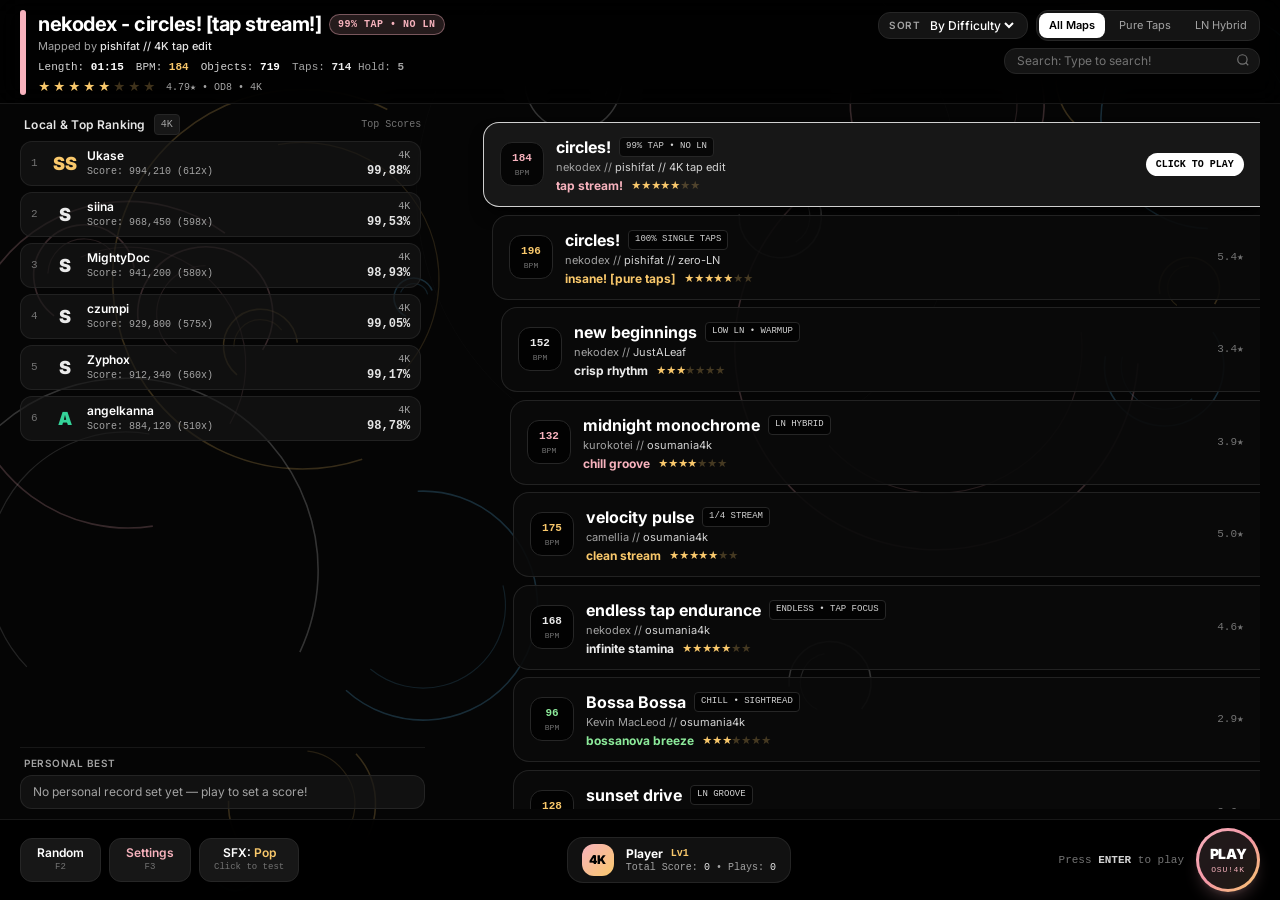
==== commit 1c390b38: "Split note/keyboard/UI sounds, add songs, menu loop & livelier background Audio is now three separat" ====
--- a/osu_mania_4k_minimalist_rhythm_game.html
+++ b/osu_mania_4k_minimalist_rhythm_game.html
@@ -8,9 +8,7 @@
        dependency. Previously this loaded cdn.tailwindcss.com at runtime; when that
        request failed (offline / adblock / proxy) every utility class was missing and
        the UI collapsed to unstyled text. -->
-  <style>
-*,:after,:before{--tw-border-spacing-x:0;--tw-border-spacing-y:0;--tw-translate-x:0;--tw-translate-y:0;--tw-rotate:0;--tw-skew-x:0;--tw-skew-y:0;--tw-scale-x:1;--tw-scale-y:1;--tw-pan-x: ;--tw-pan-y: ;--tw-pinch-zoom: ;--tw-scroll-snap-strictness:proximity;--tw-gradient-from-position: ;--tw-gradient-via-position: ;--tw-gradient-to-position: ;--tw-ordinal: ;--tw-slashed-zero: ;--tw-numeric-figure: ;--tw-numeric-spacing: ;--tw-numeric-fraction: ;--tw-ring-inset: ;--tw-ring-offset-width:0px;--tw-ring-offset-color:#fff;--tw-ring-color:rgba(59,130,246,.5);--tw-ring-offset-shadow:0 0 #0000;--tw-ring-shadow:0 0 #0000;--tw-shadow:0 0 #0000;--tw-shadow-colored:0 0 #0000;--tw-blur: ;--tw-brightness: ;--tw-contrast: ;--tw-grayscale: ;--tw-hue-rotate: ;--tw-invert: ;--tw-saturate: ;--tw-sepia: ;--tw-drop-shadow: ;--tw-backdrop-blur: ;--tw-backdrop-brightness: ;--tw-backdrop-contrast: ;--tw-backdrop-grayscale: ;--tw-backdrop-hue-rotate: ;--tw-backdrop-invert: ;--tw-backdrop-opacity: ;--tw-backdrop-saturate: ;--tw-backdrop-sepia: ;--tw-contain-size: ;--tw-contain-layout: ;--tw-contain-paint: ;--tw-contain-style: }::backdrop{--tw-border-spacing-x:0;--tw-border-spacing-y:0;--tw-translate-x:0;--tw-translate-y:0;--tw-rotate:0;--tw-skew-x:0;--tw-skew-y:0;--tw-scale-x:1;--tw-scale-y:1;--tw-pan-x: ;--tw-pan-y: ;--tw-pinch-zoom: ;--tw-scroll-snap-strictness:proximity;--tw-gradient-from-position: ;--tw-gradient-via-position: ;--tw-gradient-to-position: ;--tw-ordinal: ;--tw-slashed-zero: ;--tw-numeric-figure: ;--tw-numeric-spacing: ;--tw-numeric-fraction: ;--tw-ring-inset: ;--tw-ring-offset-width:0px;--tw-ring-offset-color:#fff;--tw-ring-color:rgba(59,130,246,.5);--tw-ring-offset-shadow:0 0 #0000;--tw-ring-shadow:0 0 #0000;--tw-shadow:0 0 #0000;--tw-shadow-colored:0 0 #0000;--tw-blur: ;--tw-brightness: ;--tw-contrast: ;--tw-grayscale: ;--tw-hue-rotate: ;--tw-invert: ;--tw-saturate: ;--tw-sepia: ;--tw-drop-shadow: ;--tw-backdrop-blur: ;--tw-backdrop-brightness: ;--tw-backdrop-contrast: ;--tw-backdrop-grayscale: ;--tw-backdrop-hue-rotate: ;--tw-backdrop-invert: ;--tw-backdrop-opacity: ;--tw-backdrop-saturate: ;--tw-backdrop-sepia: ;--tw-contain-size: ;--tw-contain-layout: ;--tw-contain-paint: ;--tw-contain-style: }/*! tailwindcss v3.4.17 | MIT License | https://tailwindcss.com*/*,:after,:before{box-sizing:border-box;border:0 solid #e5e7eb}:after,:before{--tw-content:""}:host,html{line-height:1.5;-webkit-text-size-adjust:100%;-moz-tab-size:4;-o-tab-size:4;tab-size:4;font-family:ui-sans-serif,system-ui,sans-serif,Apple Color Emoji,Segoe UI Emoji,Segoe UI Symbol,Noto Color Emoji;font-feature-settings:normal;font-variation-settings:normal;-webkit-tap-highlight-color:transparent}body{margin:0;line-height:inherit}hr{height:0;color:inherit;border-top-width:1px}abbr:where([title]){-webkit-text-decoration:underline dotted;text-decoration:underline dotted}h1,h2,h3,h4,h5,h6{font-size:inherit;font-weight:inherit}a{color:inherit;text-decoration:inherit}b,strong{font-weight:bolder}code,kbd,pre,samp{font-family:ui-monospace,SFMono-Regular,Menlo,Monaco,Consolas,Liberation Mono,Courier New,monospace;font-feature-settings:normal;font-variation-settings:normal;font-size:1em}small{font-size:80%}sub,sup{font-size:75%;line-height:0;position:relative;vertical-align:baseline}sub{bottom:-.25em}sup{top:-.5em}table{text-indent:0;border-color:inherit;border-collapse:collapse}button,input,optgroup,select,textarea{font-family:inherit;font-feature-settings:inherit;font-variation-settings:inherit;font-size:100%;font-weight:inherit;line-height:inherit;letter-spacing:inherit;color:inherit;margin:0;padding:0}button,select{text-transform:none}button,input:where([type=button]),input:where([type=reset]),input:where([type=submit]){-webkit-appearance:button;background-color:transparent;background-image:none}:-moz-focusring{outline:auto}:-moz-ui-invalid{box-shadow:none}progress{vertical-align:baseline}::-webkit-inner-spin-button,::-webkit-outer-spin-button{height:auto}[type=search]{-webkit-appearance:textfield;outline-offset:-2px}::-webkit-search-decoration{-webkit-appearance:none}::-webkit-file-upload-button{-webkit-appearance:button;font:inherit}summary{display:list-item}blockquote,dd,dl,figure,h1,h2,h3,h4,h5,h6,hr,p,pre{margin:0}fieldset{margin:0}fieldset,legend{padding:0}menu,ol,ul{list-style:none;margin:0;padding:0}dialog{padding:0}textarea{resize:vertical}input::-moz-placeholder,textarea::-moz-placeholder{opacity:1;color:#9ca3af}input::placeholder,textarea::placeholder{opacity:1;color:#9ca3af}[role=button],button{cursor:pointer}:disabled{cursor:default}audio,canvas,embed,iframe,img,object,svg,video{display:block;vertical-align:middle}img,video{max-width:100%;height:auto}[hidden]:where(:not([hidden=until-found])){display:none}.pointer-events-none{pointer-events:none}.visible{visibility:visible}.fixed{position:fixed}.absolute{position:absolute}.relative{position:relative}.inset-0{inset:0}.-left-24{left:-6rem}.-top-20{top:-5rem}.left-16{left:4rem}.left-3{left:.75rem}.right-1{right:.25rem}.right-1\/4{right:25%}.right-2{right:.5rem}.right-2\.5{right:.625rem}.top-1{top:.25rem}.top-1\/2{top:50%}.top-3{top:.75rem}.z-10{z-index:10}.z-20{z-index:20}.z-30{z-index:30}.col-span-1{grid-column:span 1/span 1}.mb-1{margin-bottom:.25rem}.mb-1\.5{margin-bottom:.375rem}.mb-2{margin-bottom:.5rem}.mb-4{margin-bottom:1rem}.mb-5{margin-bottom:1.25rem}.ml-1{margin-left:.25rem}.mt-0{margin-top:0}.mt-0\.5{margin-top:.125rem}.mt-1{margin-top:.25rem}.mt-2{margin-top:.5rem}.block{display:block}.inline-block{display:inline-block}.inline{display:inline}.flex{display:flex}.table{display:table}.grid{display:grid}.hidden{display:none}.h-10{height:2.5rem}.h-11{height:2.75rem}.h-14{height:3.5rem}.h-3{height:.75rem}.h-3\.5{height:.875rem}.h-5{height:1.25rem}.h-64{height:16rem}.h-8{height:2rem}.h-96{height:24rem}.h-\[34rem\]{height:34rem}.h-full{height:100%}.max-h-\[92vh\]{max-height:92vh}.min-h-0{min-height:0}.w-1{width:.25rem}.w-1\.5{width:.375rem}.w-10{width:2.5rem}.w-14{width:3.5rem}.w-3{width:.75rem}.w-3\.5{width:.875rem}.w-5{width:1.25rem}.w-6{width:1.5rem}.w-64{width:16rem}.w-8{width:2rem}.w-96{width:24rem}.w-\[34rem\]{width:34rem}.w-full{width:100%}.min-w-0{min-width:0}.max-w-lg{max-width:32rem}.max-w-md{max-width:28rem}.max-w-sm{max-width:24rem}.flex-1{flex:1 1 0%}.shrink-0{flex-shrink:0}.grow{flex-grow:1}.-translate-y-1{--tw-translate-y:-0.25rem}.-translate-y-1,.-translate-y-1\/2{transform:translate(var(--tw-translate-x),var(--tw-translate-y)) rotate(var(--tw-rotate)) skewX(var(--tw-skew-x)) skewY(var(--tw-skew-y)) scaleX(var(--tw-scale-x)) scaleY(var(--tw-scale-y))}.-translate-y-1\/2{--tw-translate-y:-50%}.transform{transform:translate(var(--tw-translate-x),var(--tw-translate-y)) rotate(var(--tw-rotate)) skewX(var(--tw-skew-x)) skewY(var(--tw-skew-y)) scaleX(var(--tw-scale-x)) scaleY(var(--tw-scale-y))}@keyframes pulse{50%{opacity:.5}}.animate-pulse{animation:pulse 2s cubic-bezier(.4,0,.6,1) infinite}.cursor-pointer{cursor:pointer}.select-none{-webkit-user-select:none;-moz-user-select:none;user-select:none}.resize{resize:both}.grid-cols-1{grid-template-columns:repeat(1,minmax(0,1fr))}.grid-cols-2{grid-template-columns:repeat(2,minmax(0,1fr))}.grid-cols-3{grid-template-columns:repeat(3,minmax(0,1fr))}.grid-cols-4{grid-template-columns:repeat(4,minmax(0,1fr))}.flex-col{flex-direction:column}.flex-wrap{flex-wrap:wrap}.items-start{align-items:flex-start}.items-center{align-items:center}.items-stretch{align-items:stretch}.justify-center{justify-content:center}.justify-between{justify-content:space-between}.justify-around{justify-content:space-around}.gap-0{gap:0}.gap-0\.5{gap:.125rem}.gap-1{gap:.25rem}.gap-1\.5{gap:.375rem}.gap-2{gap:.5rem}.gap-2\.5{gap:.625rem}.gap-3{gap:.75rem}.gap-x-3{-moz-column-gap:.75rem;column-gap:.75rem}.gap-y-0{row-gap:0}.gap-y-0\.5{row-gap:.125rem}.space-y-1>:not([hidden])~:not([hidden]){--tw-space-y-reverse:0;margin-top:calc(.25rem*(1 - var(--tw-space-y-reverse)));margin-bottom:calc(.25rem*var(--tw-space-y-reverse))}.space-y-1\.5>:not([hidden])~:not([hidden]){--tw-space-y-reverse:0;margin-top:calc(.375rem*(1 - var(--tw-space-y-reverse)));margin-bottom:calc(.375rem*var(--tw-space-y-reverse))}.space-y-3>:not([hidden])~:not([hidden]){--tw-space-y-reverse:0;margin-top:calc(.75rem*(1 - var(--tw-space-y-reverse)));margin-bottom:calc(.75rem*var(--tw-space-y-reverse))}.space-y-4>:not([hidden])~:not([hidden]){--tw-space-y-reverse:0;margin-top:calc(1rem*(1 - var(--tw-space-y-reverse)));margin-bottom:calc(1rem*var(--tw-space-y-reverse))}.self-stretch{align-self:stretch}.overflow-hidden{overflow:hidden}.overflow-y-auto{overflow-y:auto}.truncate{overflow:hidden;text-overflow:ellipsis;white-space:nowrap}.rounded{border-radius:.25rem}.rounded-2xl{border-radius:1rem}.rounded-full{border-radius:9999px}.rounded-lg{border-radius:.5rem}.rounded-md{border-radius:.375rem}.rounded-xl{border-radius:.75rem}.rounded-l-2xl{border-top-left-radius:1rem;border-bottom-left-radius:1rem}.border{border-width:1px}.border-y{border-top-width:1px}.border-b,.border-y{border-bottom-width:1px}.border-l{border-left-width:1px}.border-t{border-top-width:1px}.border-\[\#F7B2BD\]{--tw-border-opacity:1;border-color:rgb(247 178 189/var(--tw-border-opacity,1))}.border-\[\#F7B2BD\]\/40{border-color:rgba(247,178,189,.4)}.border-amber-400{--tw-border-opacity:1;border-color:rgb(251 191 36/var(--tw-border-opacity,1))}.border-neutral-700{--tw-border-opacity:1;border-color:rgb(64 64 64/var(--tw-border-opacity,1))}.border-neutral-800{--tw-border-opacity:1;border-color:rgb(38 38 38/var(--tw-border-opacity,1))}.border-neutral-800\/80{border-color:rgba(38,38,38,.8)}.border-neutral-800\/90{border-color:rgba(38,38,38,.9)}.border-neutral-900{--tw-border-opacity:1;border-color:rgb(23 23 23/var(--tw-border-opacity,1))}.border-white{--tw-border-opacity:1;border-color:rgb(255 255 255/var(--tw-border-opacity,1))}.border-white\/80{border-color:hsla(0,0%,100%,.8)}.bg-\[\#050505\]{--tw-bg-opacity:1;background-color:rgb(5 5 5/var(--tw-bg-opacity,1))}.bg-\[\#F7B2BD\]{--tw-bg-opacity:1;background-color:rgb(247 178 189/var(--tw-bg-opacity,1))}.bg-\[\#F7B2BD\]\/10{background-color:rgba(247,178,189,.1)}.bg-\[\#F7B2BD\]\/15{background-color:rgba(247,178,189,.15)}.bg-amber-500{--tw-bg-opacity:1;background-color:rgb(245 158 11/var(--tw-bg-opacity,1))}.bg-amber-500\/20{background-color:rgba(245,158,11,.2)}.bg-black{--tw-bg-opacity:1;background-color:rgb(0 0 0/var(--tw-bg-opacity,1))}.bg-black\/70{background-color:rgba(0,0,0,.7)}.bg-black\/80{background-color:rgba(0,0,0,.8)}.bg-black\/85{background-color:rgba(0,0,0,.85)}.bg-black\/90{background-color:rgba(0,0,0,.9)}.bg-neutral-800{--tw-bg-opacity:1;background-color:rgb(38 38 38/var(--tw-bg-opacity,1))}.bg-neutral-900{--tw-bg-opacity:1;background-color:rgb(23 23 23/var(--tw-bg-opacity,1))}.bg-neutral-900\/50{background-color:hsla(0,0%,9%,.5)}.bg-neutral-900\/60{background-color:hsla(0,0%,9%,.6)}.bg-neutral-900\/65{background-color:hsla(0,0%,9%,.65)}.bg-neutral-900\/70{background-color:hsla(0,0%,9%,.7)}.bg-neutral-900\/75{background-color:hsla(0,0%,9%,.75)}.bg-neutral-900\/85{background-color:hsla(0,0%,9%,.85)}.bg-neutral-900\/90{background-color:hsla(0,0%,9%,.9)}.bg-neutral-950{--tw-bg-opacity:1;background-color:rgb(10 10 10/var(--tw-bg-opacity,1))}.bg-neutral-950\/90{background-color:hsla(0,0%,4%,.9)}.bg-transparent{background-color:transparent}.bg-white{--tw-bg-opacity:1;background-color:rgb(255 255 255/var(--tw-bg-opacity,1))}.bg-gradient-to-br{background-image:linear-gradient(to bottom right,var(--tw-gradient-stops))}.from-\[\#F7B2BD\]{--tw-gradient-from:#f7b2bd var(--tw-gradient-from-position);--tw-gradient-to:rgba(247,178,189,0) var(--tw-gradient-to-position);--tw-gradient-stops:var(--tw-gradient-from),var(--tw-gradient-to)}.via-\[\#F497A6\]{--tw-gradient-to:rgba(244,151,166,0) var(--tw-gradient-to-position);--tw-gradient-stops:var(--tw-gradient-from),#f497a6 var(--tw-gradient-via-position),var(--tw-gradient-to)}.to-\[\#F9C86B\]{--tw-gradient-to:#f9c86b var(--tw-gradient-to-position)}.p-0{padding:0}.p-0\.5{padding:.125rem}.p-1{padding:.25rem}.p-1\.5{padding:.375rem}.p-2{padding:.5rem}.p-3{padding:.75rem}.p-4{padding:1rem}.p-5{padding:1.25rem}.p-6{padding:1.5rem}.p-\[3px\]{padding:3px}.px-1{padding-left:.25rem;padding-right:.25rem}.px-1\.5{padding-left:.375rem;padding-right:.375rem}.px-2{padding-left:.5rem;padding-right:.5rem}.px-2\.5{padding-left:.625rem;padding-right:.625rem}.px-3{padding-left:.75rem;padding-right:.75rem}.px-3\.5{padding-left:.875rem;padding-right:.875rem}.px-4{padding-left:1rem;padding-right:1rem}.px-5{padding-left:1.25rem;padding-right:1.25rem}.py-0{padding-top:0;padding-bottom:0}.py-0\.5{padding-top:.125rem;padding-bottom:.125rem}.py-1{padding-top:.25rem;padding-bottom:.25rem}.py-1\.5{padding-top:.375rem;padding-bottom:.375rem}.py-2{padding-top:.5rem;padding-bottom:.5rem}.py-2\.5{padding-top:.625rem;padding-bottom:.625rem}.py-3{padding-top:.75rem;padding-bottom:.75rem}.py-4{padding-top:1rem;padding-bottom:1rem}.py-8{padding-top:2rem;padding-bottom:2rem}.pb-2{padding-bottom:.5rem}.pb-3{padding-bottom:.75rem}.pb-5{padding-bottom:1.25rem}.pl-2{padding-left:.5rem}.pl-3{padding-left:.75rem}.pr-0{padding-right:0}.pr-1{padding-right:.25rem}.pr-7{padding-right:1.75rem}.pt-1{padding-top:.25rem}.pt-2{padding-top:.5rem}.pt-2\.5{padding-top:.625rem}.pt-3{padding-top:.75rem}.pt-5{padding-top:1.25rem}.text-left{text-align:left}.text-center{text-align:center}.text-right{text-align:right}.font-mono{font-family:ui-monospace,SFMono-Regular,Menlo,Monaco,Consolas,Liberation Mono,Courier New,monospace}.font-sans{font-family:ui-sans-serif,system-ui,sans-serif,Apple Color Emoji,Segoe UI Emoji,Segoe UI Symbol,Noto Color Emoji}.text-5xl{font-size:3rem;line-height:1}.text-\[10px\]{font-size:10px}.text-\[11px\]{font-size:11px}.text-\[8px\]{font-size:8px}.text-\[9px\]{font-size:9px}.text-base{font-size:1rem;line-height:1.5rem}.text-lg{font-size:1.125rem;line-height:1.75rem}.text-sm{font-size:.875rem;line-height:1.25rem}.text-xl{font-size:1.25rem;line-height:1.75rem}.text-xs{font-size:.75rem;line-height:1rem}.font-black{font-weight:900}.font-bold{font-weight:700}.font-medium{font-weight:500}.font-semibold{font-weight:600}.uppercase{text-transform:uppercase}.leading-tight{line-height:1.25}.tracking-tight{letter-spacing:-.025em}.tracking-wide{letter-spacing:.025em}.tracking-wider{letter-spacing:.05em}.tracking-widest{letter-spacing:.1em}.text-\[\#EAEAEA\]{--tw-text-opacity:1;color:rgb(234 234 234/var(--tw-text-opacity,1))}.text-\[\#F7B2BD\]{--tw-text-opacity:1;color:rgb(247 178 189/var(--tw-text-opacity,1))}.text-\[\#F9C86B\]{--tw-text-opacity:1;color:rgb(249 200 107/var(--tw-text-opacity,1))}.text-amber-300{--tw-text-opacity:1;color:rgb(252 211 77/var(--tw-text-opacity,1))}.text-black{--tw-text-opacity:1;color:rgb(0 0 0/var(--tw-text-opacity,1))}.text-blue-400{--tw-text-opacity:1;color:rgb(96 165 250/var(--tw-text-opacity,1))}.text-cyan-300{--tw-text-opacity:1;color:rgb(103 232 249/var(--tw-text-opacity,1))}.text-emerald-400{--tw-text-opacity:1;color:rgb(52 211 153/var(--tw-text-opacity,1))}.text-neutral-200{--tw-text-opacity:1;color:rgb(229 229 229/var(--tw-text-opacity,1))}.text-neutral-300{--tw-text-opacity:1;color:rgb(212 212 212/var(--tw-text-opacity,1))}.text-neutral-400{--tw-text-opacity:1;color:rgb(163 163 163/var(--tw-text-opacity,1))}.text-neutral-500{--tw-text-opacity:1;color:rgb(115 115 115/var(--tw-text-opacity,1))}.text-purple-400{--tw-text-opacity:1;color:rgb(192 132 252/var(--tw-text-opacity,1))}.text-rose-500{--tw-text-opacity:1;color:rgb(244 63 94/var(--tw-text-opacity,1))}.text-white{--tw-text-opacity:1;color:rgb(255 255 255/var(--tw-text-opacity,1))}.placeholder-neutral-500::-moz-placeholder{--tw-placeholder-opacity:1;color:rgb(115 115 115/var(--tw-placeholder-opacity,1))}.placeholder-neutral-500::placeholder{--tw-placeholder-opacity:1;color:rgb(115 115 115/var(--tw-placeholder-opacity,1))}.opacity-20{opacity:.2}.opacity-25{opacity:.25}.opacity-85{opacity:.85}.shadow-2xl{--tw-shadow:0 25px 50px -12px rgba(0,0,0,.25);--tw-shadow-colored:0 25px 50px -12px var(--tw-shadow-color)}.shadow-2xl,.shadow-lg{box-shadow:var(--tw-ring-offset-shadow,0 0 #0000),var(--tw-ring-shadow,0 0 #0000),var(--tw-shadow)}.shadow-lg{--tw-shadow:0 10px 15px -3px rgba(0,0,0,.1),0 4px 6px -4px rgba(0,0,0,.1);--tw-shadow-colored:0 10px 15px -3px var(--tw-shadow-color),0 4px 6px -4px var(--tw-shadow-color)}.shadow-\[\#F7B2BD\]\/20{--tw-shadow-color:rgba(247,178,189,.2);--tw-shadow:var(--tw-shadow-colored)}.shadow-black{--tw-shadow-color:#000;--tw-shadow:var(--tw-shadow-colored)}.shadow-black\/60{--tw-shadow-color:rgba(0,0,0,.6);--tw-shadow:var(--tw-shadow-colored)}.outline-none{outline:2px solid transparent;outline-offset:2px}.outline{outline-style:solid}.ring{--tw-ring-offset-shadow:var(--tw-ring-inset) 0 0 0 var(--tw-ring-offset-width) var(--tw-ring-offset-color);--tw-ring-shadow:var(--tw-ring-inset) 0 0 0 calc(3px + var(--tw-ring-offset-width)) var(--tw-ring-color);box-shadow:var(--tw-ring-offset-shadow),var(--tw-ring-shadow),var(--tw-shadow,0 0 #0000)}.blur{--tw-blur:blur(8px)}.blur,.filter{filter:var(--tw-blur) var(--tw-brightness) var(--tw-contrast) var(--tw-grayscale) var(--tw-hue-rotate) var(--tw-invert) var(--tw-saturate) var(--tw-sepia) var(--tw-drop-shadow)}.backdrop-blur-md{--tw-backdrop-blur:blur(12px)}.backdrop-blur-md,.backdrop-blur-sm{-webkit-backdrop-filter:var(--tw-backdrop-blur) var(--tw-backdrop-brightness) var(--tw-backdrop-contrast) var(--tw-backdrop-grayscale) var(--tw-backdrop-hue-rotate) var(--tw-backdrop-invert) var(--tw-backdrop-opacity) var(--tw-backdrop-saturate) var(--tw-backdrop-sepia);backdrop-filter:var(--tw-backdrop-blur) var(--tw-backdrop-brightness) var(--tw-backdrop-contrast) var(--tw-backdrop-grayscale) var(--tw-backdrop-hue-rotate) var(--tw-backdrop-invert) var(--tw-backdrop-opacity) var(--tw-backdrop-saturate) var(--tw-backdrop-sepia)}.backdrop-blur-sm{--tw-backdrop-blur:blur(4px)}.transition{transition-property:color,background-color,border-color,text-decoration-color,fill,stroke,opacity,box-shadow,transform,filter,-webkit-backdrop-filter;transition-property:color,background-color,border-color,text-decoration-color,fill,stroke,opacity,box-shadow,transform,filter,backdrop-filter;transition-property:color,background-color,border-color,text-decoration-color,fill,stroke,opacity,box-shadow,transform,filter,backdrop-filter,-webkit-backdrop-filter;transition-timing-function:cubic-bezier(.4,0,.2,1);transition-duration:.15s}.transition-all{transition-property:all;transition-timing-function:cubic-bezier(.4,0,.2,1);transition-duration:.15s}.transition-opacity{transition-property:opacity;transition-timing-function:cubic-bezier(.4,0,.2,1)}.duration-150,.transition-opacity{transition-duration:.15s}.ease-in-out{transition-timing-function:cubic-bezier(.4,0,.2,1)}.hover\:border-\[\#F7B2BD\]\/60:hover{border-color:rgba(247,178,189,.6)}.hover\:border-neutral-700:hover{--tw-border-opacity:1;border-color:rgb(64 64 64/var(--tw-border-opacity,1))}.hover\:bg-neutral-200:hover{--tw-bg-opacity:1;background-color:rgb(229 229 229/var(--tw-bg-opacity,1))}.hover\:bg-neutral-800:hover{--tw-bg-opacity:1;background-color:rgb(38 38 38/var(--tw-bg-opacity,1))}.hover\:bg-neutral-900:hover{--tw-bg-opacity:1;background-color:rgb(23 23 23/var(--tw-bg-opacity,1))}.hover\:bg-neutral-900\/80:hover{background-color:hsla(0,0%,9%,.8)}.hover\:text-white:hover{--tw-text-opacity:1;color:rgb(255 255 255/var(--tw-text-opacity,1))}.hover\:opacity-100:hover{opacity:1}.focus\:border-\[\#F7B2BD\]:focus{--tw-border-opacity:1;border-color:rgb(247 178 189/var(--tw-border-opacity,1))}.active\:scale-95:active{--tw-scale-x:.95;--tw-scale-y:.95}.active\:scale-95:active,.active\:scale-\[0\.99\]:active{transform:translate(var(--tw-translate-x),var(--tw-translate-y)) rotate(var(--tw-rotate)) skewX(var(--tw-skew-x)) skewY(var(--tw-skew-y)) scaleX(var(--tw-scale-x)) scaleY(var(--tw-scale-y))}.active\:scale-\[0\.99\]:active{--tw-scale-x:0.99;--tw-scale-y:0.99}.group:hover .group-hover\:text-neutral-300{--tw-text-opacity:1;color:rgb(212 212 212/var(--tw-text-opacity,1))}@media (min-width:640px){.sm\:flex{display:flex}.sm\:h-11{height:2.75rem}.sm\:h-16{height:4rem}.sm\:w-11{width:2.75rem}.sm\:w-16{width:4rem}.sm\:gap-2{gap:.5rem}.sm\:px-4{padding-left:1rem;padding-right:1rem}.sm\:px-5{padding-left:1.25rem;padding-right:1.25rem}.sm\:py-3{padding-top:.75rem;padding-bottom:.75rem}.sm\:pl-8{padding-left:2rem}.sm\:text-base{font-size:1rem;line-height:1.5rem}.sm\:text-sm{font-size:.875rem;line-height:1.25rem}.sm\:text-xl{font-size:1.25rem;line-height:1.75rem}}@media (min-width:768px){.md\:col-span-5{grid-column:span 5/span 5}.md\:col-span-7{grid-column:span 7/span 7}.md\:flex{display:flex}.md\:w-64{width:16rem}.md\:grid-cols-12{grid-template-columns:repeat(12,minmax(0,1fr))}.md\:flex-row{flex-direction:row}.md\:items-start{align-items:flex-start}.md\:items-end{align-items:flex-end}}@media (min-width:1024px){.lg\:col-span-4{grid-column:span 4/span 4}.lg\:col-span-8{grid-column:span 8/span 8}.lg\:inline{display:inline}}
-  </style>
+  <style>*,:after,:before{--tw-border-spacing-x:0;--tw-border-spacing-y:0;--tw-translate-x:0;--tw-translate-y:0;--tw-rotate:0;--tw-skew-x:0;--tw-skew-y:0;--tw-scale-x:1;--tw-scale-y:1;--tw-pan-x: ;--tw-pan-y: ;--tw-pinch-zoom: ;--tw-scroll-snap-strictness:proximity;--tw-gradient-from-position: ;--tw-gradient-via-position: ;--tw-gradient-to-position: ;--tw-ordinal: ;--tw-slashed-zero: ;--tw-numeric-figure: ;--tw-numeric-spacing: ;--tw-numeric-fraction: ;--tw-ring-inset: ;--tw-ring-offset-width:0px;--tw-ring-offset-color:#fff;--tw-ring-color:rgba(59,130,246,.5);--tw-ring-offset-shadow:0 0 #0000;--tw-ring-shadow:0 0 #0000;--tw-shadow:0 0 #0000;--tw-shadow-colored:0 0 #0000;--tw-blur: ;--tw-brightness: ;--tw-contrast: ;--tw-grayscale: ;--tw-hue-rotate: ;--tw-invert: ;--tw-saturate: ;--tw-sepia: ;--tw-drop-shadow: ;--tw-backdrop-blur: ;--tw-backdrop-brightness: ;--tw-backdrop-contrast: ;--tw-backdrop-grayscale: ;--tw-backdrop-hue-rotate: ;--tw-backdrop-invert: ;--tw-backdrop-opacity: ;--tw-backdrop-saturate: ;--tw-backdrop-sepia: ;--tw-contain-size: ;--tw-contain-layout: ;--tw-contain-paint: ;--tw-contain-style: }::backdrop{--tw-border-spacing-x:0;--tw-border-spacing-y:0;--tw-translate-x:0;--tw-translate-y:0;--tw-rotate:0;--tw-skew-x:0;--tw-skew-y:0;--tw-scale-x:1;--tw-scale-y:1;--tw-pan-x: ;--tw-pan-y: ;--tw-pinch-zoom: ;--tw-scroll-snap-strictness:proximity;--tw-gradient-from-position: ;--tw-gradient-via-position: ;--tw-gradient-to-position: ;--tw-ordinal: ;--tw-slashed-zero: ;--tw-numeric-figure: ;--tw-numeric-spacing: ;--tw-numeric-fraction: ;--tw-ring-inset: ;--tw-ring-offset-width:0px;--tw-ring-offset-color:#fff;--tw-ring-color:rgba(59,130,246,.5);--tw-ring-offset-shadow:0 0 #0000;--tw-ring-shadow:0 0 #0000;--tw-shadow:0 0 #0000;--tw-shadow-colored:0 0 #0000;--tw-blur: ;--tw-brightness: ;--tw-contrast: ;--tw-grayscale: ;--tw-hue-rotate: ;--tw-invert: ;--tw-saturate: ;--tw-sepia: ;--tw-drop-shadow: ;--tw-backdrop-blur: ;--tw-backdrop-brightness: ;--tw-backdrop-contrast: ;--tw-backdrop-grayscale: ;--tw-backdrop-hue-rotate: ;--tw-backdrop-invert: ;--tw-backdrop-opacity: ;--tw-backdrop-saturate: ;--tw-backdrop-sepia: ;--tw-contain-size: ;--tw-contain-layout: ;--tw-contain-paint: ;--tw-contain-style: }/*! tailwindcss v3.4.17 | MIT License | https://tailwindcss.com*/*,:after,:before{box-sizing:border-box;border:0 solid #e5e7eb}:after,:before{--tw-content:""}:host,html{line-height:1.5;-webkit-text-size-adjust:100%;-moz-tab-size:4;-o-tab-size:4;tab-size:4;font-family:ui-sans-serif,system-ui,sans-serif,Apple Color Emoji,Segoe UI Emoji,Segoe UI Symbol,Noto Color Emoji;font-feature-settings:normal;font-variation-settings:normal;-webkit-tap-highlight-color:transparent}body{margin:0;line-height:inherit}hr{height:0;color:inherit;border-top-width:1px}abbr:where([title]){-webkit-text-decoration:underline dotted;text-decoration:underline dotted}h1,h2,h3,h4,h5,h6{font-size:inherit;font-weight:inherit}a{color:inherit;text-decoration:inherit}b,strong{font-weight:bolder}code,kbd,pre,samp{font-family:ui-monospace,SFMono-Regular,Menlo,Monaco,Consolas,Liberation Mono,Courier New,monospace;font-feature-settings:normal;font-variation-settings:normal;font-size:1em}small{font-size:80%}sub,sup{font-size:75%;line-height:0;position:relative;vertical-align:baseline}sub{bottom:-.25em}sup{top:-.5em}table{text-indent:0;border-color:inherit;border-collapse:collapse}button,input,optgroup,select,textarea{font-family:inherit;font-feature-settings:inherit;font-variation-settings:inherit;font-size:100%;font-weight:inherit;line-height:inherit;letter-spacing:inherit;color:inherit;margin:0;padding:0}button,select{text-transform:none}button,input:where([type=button]),input:where([type=reset]),input:where([type=submit]){-webkit-appearance:button;background-color:transparent;background-image:none}:-moz-focusring{outline:auto}:-moz-ui-invalid{box-shadow:none}progress{vertical-align:baseline}::-webkit-inner-spin-button,::-webkit-outer-spin-button{height:auto}[type=search]{-webkit-appearance:textfield;outline-offset:-2px}::-webkit-search-decoration{-webkit-appearance:none}::-webkit-file-upload-button{-webkit-appearance:button;font:inherit}summary{display:list-item}blockquote,dd,dl,figure,h1,h2,h3,h4,h5,h6,hr,p,pre{margin:0}fieldset{margin:0}fieldset,legend{padding:0}menu,ol,ul{list-style:none;margin:0;padding:0}dialog{padding:0}textarea{resize:vertical}input::-moz-placeholder,textarea::-moz-placeholder{opacity:1;color:#9ca3af}input::placeholder,textarea::placeholder{opacity:1;color:#9ca3af}[role=button],button{cursor:pointer}:disabled{cursor:default}audio,canvas,embed,iframe,img,object,svg,video{display:block;vertical-align:middle}img,video{max-width:100%;height:auto}[hidden]:where(:not([hidden=until-found])){display:none}.pointer-events-none{pointer-events:none}.visible{visibility:visible}.static{position:static}.fixed{position:fixed}.absolute{position:absolute}.relative{position:relative}.inset-0{inset:0}.-left-24{left:-6rem}.-top-20{top:-5rem}.left-16{left:4rem}.left-3{left:.75rem}.right-1{right:.25rem}.right-1\/4{right:25%}.right-2{right:.5rem}.right-2\.5{right:.625rem}.top-1{top:.25rem}.top-1\/2{top:50%}.top-3{top:.75rem}.z-10{z-index:10}.z-20{z-index:20}.z-30{z-index:30}.col-span-1{grid-column:span 1/span 1}.mb-1{margin-bottom:.25rem}.mb-1\.5{margin-bottom:.375rem}.mb-2{margin-bottom:.5rem}.mb-4{margin-bottom:1rem}.mb-5{margin-bottom:1.25rem}.ml-1{margin-left:.25rem}.mt-0{margin-top:0}.mt-0\.5{margin-top:.125rem}.mt-1{margin-top:.25rem}.mt-2{margin-top:.5rem}.block{display:block}.inline-block{display:inline-block}.inline{display:inline}.flex{display:flex}.table{display:table}.grid{display:grid}.hidden{display:none}.h-10{height:2.5rem}.h-11{height:2.75rem}.h-14{height:3.5rem}.h-3{height:.75rem}.h-3\.5{height:.875rem}.h-5{height:1.25rem}.h-64{height:16rem}.h-8{height:2rem}.h-96{height:24rem}.h-\[34rem\]{height:34rem}.h-full{height:100%}.max-h-\[92vh\]{max-height:92vh}.min-h-0{min-height:0}.w-1{width:.25rem}.w-1\.5{width:.375rem}.w-10{width:2.5rem}.w-14{width:3.5rem}.w-3{width:.75rem}.w-3\.5{width:.875rem}.w-5{width:1.25rem}.w-6{width:1.5rem}.w-64{width:16rem}.w-8{width:2rem}.w-96{width:24rem}.w-\[34rem\]{width:34rem}.w-full{width:100%}.min-w-0{min-width:0}.max-w-lg{max-width:32rem}.max-w-md{max-width:28rem}.max-w-sm{max-width:24rem}.flex-1{flex:1 1 0%}.shrink-0{flex-shrink:0}.grow{flex-grow:1}.-translate-y-1{--tw-translate-y:-0.25rem}.-translate-y-1,.-translate-y-1\/2{transform:translate(var(--tw-translate-x),var(--tw-translate-y)) rotate(var(--tw-rotate)) skewX(var(--tw-skew-x)) skewY(var(--tw-skew-y)) scaleX(var(--tw-scale-x)) scaleY(var(--tw-scale-y))}.-translate-y-1\/2{--tw-translate-y:-50%}.transform{transform:translate(var(--tw-translate-x),var(--tw-translate-y)) rotate(var(--tw-rotate)) skewX(var(--tw-skew-x)) skewY(var(--tw-skew-y)) scaleX(var(--tw-scale-x)) scaleY(var(--tw-scale-y))}@keyframes pulse{50%{opacity:.5}}.animate-pulse{animation:pulse 2s cubic-bezier(.4,0,.6,1) infinite}.cursor-pointer{cursor:pointer}.select-none{-webkit-user-select:none;-moz-user-select:none;user-select:none}.resize{resize:both}.grid-cols-1{grid-template-columns:repeat(1,minmax(0,1fr))}.grid-cols-2{grid-template-columns:repeat(2,minmax(0,1fr))}.grid-cols-3{grid-template-columns:repeat(3,minmax(0,1fr))}.grid-cols-4{grid-template-columns:repeat(4,minmax(0,1fr))}.flex-col{flex-direction:column}.flex-wrap{flex-wrap:wrap}.items-start{align-items:flex-start}.items-center{align-items:center}.items-stretch{align-items:stretch}.justify-center{justify-content:center}.justify-between{justify-content:space-between}.justify-around{justify-content:space-around}.gap-0{gap:0}.gap-0\.5{gap:.125rem}.gap-1{gap:.25rem}.gap-1\.5{gap:.375rem}.gap-2{gap:.5rem}.gap-2\.5{gap:.625rem}.gap-3{gap:.75rem}.gap-x-3{-moz-column-gap:.75rem;column-gap:.75rem}.gap-y-0{row-gap:0}.gap-y-0\.5{row-gap:.125rem}.space-y-1>:not([hidden])~:not([hidden]){--tw-space-y-reverse:0;margin-top:calc(.25rem*(1 - var(--tw-space-y-reverse)));margin-bottom:calc(.25rem*var(--tw-space-y-reverse))}.space-y-1\.5>:not([hidden])~:not([hidden]){--tw-space-y-reverse:0;margin-top:calc(.375rem*(1 - var(--tw-space-y-reverse)));margin-bottom:calc(.375rem*var(--tw-space-y-reverse))}.space-y-3>:not([hidden])~:not([hidden]){--tw-space-y-reverse:0;margin-top:calc(.75rem*(1 - var(--tw-space-y-reverse)));margin-bottom:calc(.75rem*var(--tw-space-y-reverse))}.space-y-4>:not([hidden])~:not([hidden]){--tw-space-y-reverse:0;margin-top:calc(1rem*(1 - var(--tw-space-y-reverse)));margin-bottom:calc(1rem*var(--tw-space-y-reverse))}.self-stretch{align-self:stretch}.overflow-hidden{overflow:hidden}.overflow-y-auto{overflow-y:auto}.truncate{overflow:hidden;text-overflow:ellipsis;white-space:nowrap}.rounded{border-radius:.25rem}.rounded-2xl{border-radius:1rem}.rounded-full{border-radius:9999px}.rounded-lg{border-radius:.5rem}.rounded-md{border-radius:.375rem}.rounded-xl{border-radius:.75rem}.rounded-l-2xl{border-top-left-radius:1rem;border-bottom-left-radius:1rem}.border{border-width:1px}.border-y{border-top-width:1px}.border-b,.border-y{border-bottom-width:1px}.border-l{border-left-width:1px}.border-t{border-top-width:1px}.border-\[\#F7B2BD\]{--tw-border-opacity:1;border-color:rgb(247 178 189/var(--tw-border-opacity,1))}.border-\[\#F7B2BD\]\/40{border-color:rgba(247,178,189,.4)}.border-amber-400{--tw-border-opacity:1;border-color:rgb(251 191 36/var(--tw-border-opacity,1))}.border-neutral-700{--tw-border-opacity:1;border-color:rgb(64 64 64/var(--tw-border-opacity,1))}.border-neutral-800{--tw-border-opacity:1;border-color:rgb(38 38 38/var(--tw-border-opacity,1))}.border-neutral-800\/80{border-color:rgba(38,38,38,.8)}.border-neutral-800\/90{border-color:rgba(38,38,38,.9)}.border-neutral-900{--tw-border-opacity:1;border-color:rgb(23 23 23/var(--tw-border-opacity,1))}.border-white{--tw-border-opacity:1;border-color:rgb(255 255 255/var(--tw-border-opacity,1))}.border-white\/80{border-color:hsla(0,0%,100%,.8)}.bg-\[\#050505\]{--tw-bg-opacity:1;background-color:rgb(5 5 5/var(--tw-bg-opacity,1))}.bg-\[\#F7B2BD\]{--tw-bg-opacity:1;background-color:rgb(247 178 189/var(--tw-bg-opacity,1))}.bg-\[\#F7B2BD\]\/10{background-color:rgba(247,178,189,.1)}.bg-\[\#F7B2BD\]\/15{background-color:rgba(247,178,189,.15)}.bg-amber-500{--tw-bg-opacity:1;background-color:rgb(245 158 11/var(--tw-bg-opacity,1))}.bg-amber-500\/20{background-color:rgba(245,158,11,.2)}.bg-black{--tw-bg-opacity:1;background-color:rgb(0 0 0/var(--tw-bg-opacity,1))}.bg-black\/70{background-color:rgba(0,0,0,.7)}.bg-black\/80{background-color:rgba(0,0,0,.8)}.bg-black\/85{background-color:rgba(0,0,0,.85)}.bg-black\/90{background-color:rgba(0,0,0,.9)}.bg-neutral-800{--tw-bg-opacity:1;background-color:rgb(38 38 38/var(--tw-bg-opacity,1))}.bg-neutral-900{--tw-bg-opacity:1;background-color:rgb(23 23 23/var(--tw-bg-opacity,1))}.bg-neutral-900\/50{background-color:hsla(0,0%,9%,.5)}.bg-neutral-900\/60{background-color:hsla(0,0%,9%,.6)}.bg-neutral-900\/65{background-color:hsla(0,0%,9%,.65)}.bg-neutral-900\/70{background-color:hsla(0,0%,9%,.7)}.bg-neutral-900\/75{background-color:hsla(0,0%,9%,.75)}.bg-neutral-900\/85{background-color:hsla(0,0%,9%,.85)}.bg-neutral-900\/90{background-color:hsla(0,0%,9%,.9)}.bg-neutral-950{--tw-bg-opacity:1;background-color:rgb(10 10 10/var(--tw-bg-opacity,1))}.bg-neutral-950\/90{background-color:hsla(0,0%,4%,.9)}.bg-transparent{background-color:transparent}.bg-white{--tw-bg-opacity:1;background-color:rgb(255 255 255/var(--tw-bg-opacity,1))}.bg-gradient-to-br{background-image:linear-gradient(to bottom right,var(--tw-gradient-stops))}.from-\[\#F7B2BD\]{--tw-gradient-from:#f7b2bd var(--tw-gradient-from-position);--tw-gradient-to:rgba(247,178,189,0) var(--tw-gradient-to-position);--tw-gradient-stops:var(--tw-gradient-from),var(--tw-gradient-to)}.via-\[\#F497A6\]{--tw-gradient-to:rgba(244,151,166,0) var(--tw-gradient-to-position);--tw-gradient-stops:var(--tw-gradient-from),#f497a6 var(--tw-gradient-via-position),var(--tw-gradient-to)}.to-\[\#F9C86B\]{--tw-gradient-to:#f9c86b var(--tw-gradient-to-position)}.p-0{padding:0}.p-0\.5{padding:.125rem}.p-1{padding:.25rem}.p-1\.5{padding:.375rem}.p-2{padding:.5rem}.p-3{padding:.75rem}.p-4{padding:1rem}.p-5{padding:1.25rem}.p-6{padding:1.5rem}.p-\[3px\]{padding:3px}.px-1{padding-left:.25rem;padding-right:.25rem}.px-1\.5{padding-left:.375rem;padding-right:.375rem}.px-2{padding-left:.5rem;padding-right:.5rem}.px-2\.5{padding-left:.625rem;padding-right:.625rem}.px-3{padding-left:.75rem;padding-right:.75rem}.px-3\.5{padding-left:.875rem;padding-right:.875rem}.px-4{padding-left:1rem;padding-right:1rem}.px-5{padding-left:1.25rem;padding-right:1.25rem}.py-0{padding-top:0;padding-bottom:0}.py-0\.5{padding-top:.125rem;padding-bottom:.125rem}.py-1{padding-top:.25rem;padding-bottom:.25rem}.py-1\.5{padding-top:.375rem;padding-bottom:.375rem}.py-2{padding-top:.5rem;padding-bottom:.5rem}.py-2\.5{padding-top:.625rem;padding-bottom:.625rem}.py-3{padding-top:.75rem;padding-bottom:.75rem}.py-4{padding-top:1rem;padding-bottom:1rem}.py-8{padding-top:2rem;padding-bottom:2rem}.pb-2{padding-bottom:.5rem}.pb-3{padding-bottom:.75rem}.pb-5{padding-bottom:1.25rem}.pl-2{padding-left:.5rem}.pl-3{padding-left:.75rem}.pr-0{padding-right:0}.pr-1{padding-right:.25rem}.pr-7{padding-right:1.75rem}.pt-1{padding-top:.25rem}.pt-2{padding-top:.5rem}.pt-2\.5{padding-top:.625rem}.pt-3{padding-top:.75rem}.pt-5{padding-top:1.25rem}.text-left{text-align:left}.text-center{text-align:center}.text-right{text-align:right}.font-mono{font-family:ui-monospace,SFMono-Regular,Menlo,Monaco,Consolas,Liberation Mono,Courier New,monospace}.font-sans{font-family:ui-sans-serif,system-ui,sans-serif,Apple Color Emoji,Segoe UI Emoji,Segoe UI Symbol,Noto Color Emoji}.text-5xl{font-size:3rem;line-height:1}.text-\[10px\]{font-size:10px}.text-\[11px\]{font-size:11px}.text-\[8px\]{font-size:8px}.text-\[9px\]{font-size:9px}.text-base{font-size:1rem;line-height:1.5rem}.text-lg{font-size:1.125rem;line-height:1.75rem}.text-sm{font-size:.875rem;line-height:1.25rem}.text-xl{font-size:1.25rem;line-height:1.75rem}.text-xs{font-size:.75rem;line-height:1rem}.font-black{font-weight:900}.font-bold{font-weight:700}.font-medium{font-weight:500}.font-semibold{font-weight:600}.uppercase{text-transform:uppercase}.leading-tight{line-height:1.25}.tracking-tight{letter-spacing:-.025em}.tracking-wide{letter-spacing:.025em}.tracking-wider{letter-spacing:.05em}.tracking-widest{letter-spacing:.1em}.text-\[\#EAEAEA\]{--tw-text-opacity:1;color:rgb(234 234 234/var(--tw-text-opacity,1))}.text-\[\#F7B2BD\]{--tw-text-opacity:1;color:rgb(247 178 189/var(--tw-text-opacity,1))}.text-\[\#F9C86B\]{--tw-text-opacity:1;color:rgb(249 200 107/var(--tw-text-opacity,1))}.text-amber-300{--tw-text-opacity:1;color:rgb(252 211 77/var(--tw-text-opacity,1))}.text-black{--tw-text-opacity:1;color:rgb(0 0 0/var(--tw-text-opacity,1))}.text-blue-400{--tw-text-opacity:1;color:rgb(96 165 250/var(--tw-text-opacity,1))}.text-cyan-300{--tw-text-opacity:1;color:rgb(103 232 249/var(--tw-text-opacity,1))}.text-emerald-400{--tw-text-opacity:1;color:rgb(52 211 153/var(--tw-text-opacity,1))}.text-neutral-200{--tw-text-opacity:1;color:rgb(229 229 229/var(--tw-text-opacity,1))}.text-neutral-300{--tw-text-opacity:1;color:rgb(212 212 212/var(--tw-text-opacity,1))}.text-neutral-400{--tw-text-opacity:1;color:rgb(163 163 163/var(--tw-text-opacity,1))}.text-neutral-500{--tw-text-opacity:1;color:rgb(115 115 115/var(--tw-text-opacity,1))}.text-purple-400{--tw-text-opacity:1;color:rgb(192 132 252/var(--tw-text-opacity,1))}.text-rose-500{--tw-text-opacity:1;color:rgb(244 63 94/var(--tw-text-opacity,1))}.text-white{--tw-text-opacity:1;color:rgb(255 255 255/var(--tw-text-opacity,1))}.placeholder-neutral-500::-moz-placeholder{--tw-placeholder-opacity:1;color:rgb(115 115 115/var(--tw-placeholder-opacity,1))}.placeholder-neutral-500::placeholder{--tw-placeholder-opacity:1;color:rgb(115 115 115/var(--tw-placeholder-opacity,1))}.opacity-20{opacity:.2}.opacity-25{opacity:.25}.opacity-85{opacity:.85}.shadow-2xl{--tw-shadow:0 25px 50px -12px rgba(0,0,0,.25);--tw-shadow-colored:0 25px 50px -12px var(--tw-shadow-color)}.shadow-2xl,.shadow-lg{box-shadow:var(--tw-ring-offset-shadow,0 0 #0000),var(--tw-ring-shadow,0 0 #0000),var(--tw-shadow)}.shadow-lg{--tw-shadow:0 10px 15px -3px rgba(0,0,0,.1),0 4px 6px -4px rgba(0,0,0,.1);--tw-shadow-colored:0 10px 15px -3px var(--tw-shadow-color),0 4px 6px -4px var(--tw-shadow-color)}.shadow-\[\#F7B2BD\]\/20{--tw-shadow-color:rgba(247,178,189,.2);--tw-shadow:var(--tw-shadow-colored)}.shadow-black{--tw-shadow-color:#000;--tw-shadow:var(--tw-shadow-colored)}.shadow-black\/60{--tw-shadow-color:rgba(0,0,0,.6);--tw-shadow:var(--tw-shadow-colored)}.outline-none{outline:2px solid transparent;outline-offset:2px}.outline{outline-style:solid}.ring{--tw-ring-offset-shadow:var(--tw-ring-inset) 0 0 0 var(--tw-ring-offset-width) var(--tw-ring-offset-color);--tw-ring-shadow:var(--tw-ring-inset) 0 0 0 calc(3px + var(--tw-ring-offset-width)) var(--tw-ring-color);box-shadow:var(--tw-ring-offset-shadow),var(--tw-ring-shadow),var(--tw-shadow,0 0 #0000)}.blur{--tw-blur:blur(8px)}.blur,.filter{filter:var(--tw-blur) var(--tw-brightness) var(--tw-contrast) var(--tw-grayscale) var(--tw-hue-rotate) var(--tw-invert) var(--tw-saturate) var(--tw-sepia) var(--tw-drop-shadow)}.backdrop-blur-md{--tw-backdrop-blur:blur(12px)}.backdrop-blur-md,.backdrop-blur-sm{-webkit-backdrop-filter:var(--tw-backdrop-blur) var(--tw-backdrop-brightness) var(--tw-backdrop-contrast) var(--tw-backdrop-grayscale) var(--tw-backdrop-hue-rotate) var(--tw-backdrop-invert) var(--tw-backdrop-opacity) var(--tw-backdrop-saturate) var(--tw-backdrop-sepia);backdrop-filter:var(--tw-backdrop-blur) var(--tw-backdrop-brightness) var(--tw-backdrop-contrast) var(--tw-backdrop-grayscale) var(--tw-backdrop-hue-rotate) var(--tw-backdrop-invert) var(--tw-backdrop-opacity) var(--tw-backdrop-saturate) var(--tw-backdrop-sepia)}.backdrop-blur-sm{--tw-backdrop-blur:blur(4px)}.transition{transition-property:color,background-color,border-color,text-decoration-color,fill,stroke,opacity,box-shadow,transform,filter,-webkit-backdrop-filter;transition-property:color,background-color,border-color,text-decoration-color,fill,stroke,opacity,box-shadow,transform,filter,backdrop-filter;transition-property:color,background-color,border-color,text-decoration-color,fill,stroke,opacity,box-shadow,transform,filter,backdrop-filter,-webkit-backdrop-filter;transition-timing-function:cubic-bezier(.4,0,.2,1);transition-duration:.15s}.transition-all{transition-property:all;transition-timing-function:cubic-bezier(.4,0,.2,1);transition-duration:.15s}.transition-opacity{transition-property:opacity;transition-timing-function:cubic-bezier(.4,0,.2,1)}.duration-150,.transition-opacity{transition-duration:.15s}.ease-in-out{transition-timing-function:cubic-bezier(.4,0,.2,1)}.hover\:border-\[\#F7B2BD\]\/60:hover{border-color:rgba(247,178,189,.6)}.hover\:border-neutral-700:hover{--tw-border-opacity:1;border-color:rgb(64 64 64/var(--tw-border-opacity,1))}.hover\:bg-neutral-200:hover{--tw-bg-opacity:1;background-color:rgb(229 229 229/var(--tw-bg-opacity,1))}.hover\:bg-neutral-800:hover{--tw-bg-opacity:1;background-color:rgb(38 38 38/var(--tw-bg-opacity,1))}.hover\:bg-neutral-900:hover{--tw-bg-opacity:1;background-color:rgb(23 23 23/var(--tw-bg-opacity,1))}.hover\:bg-neutral-900\/80:hover{background-color:hsla(0,0%,9%,.8)}.hover\:text-white:hover{--tw-text-opacity:1;color:rgb(255 255 255/var(--tw-text-opacity,1))}.hover\:opacity-100:hover{opacity:1}.focus\:border-\[\#F7B2BD\]:focus{--tw-border-opacity:1;border-color:rgb(247 178 189/var(--tw-border-opacity,1))}.active\:scale-95:active{--tw-scale-x:.95;--tw-scale-y:.95}.active\:scale-95:active,.active\:scale-\[0\.99\]:active{transform:translate(var(--tw-translate-x),var(--tw-translate-y)) rotate(var(--tw-rotate)) skewX(var(--tw-skew-x)) skewY(var(--tw-skew-y)) scaleX(var(--tw-scale-x)) scaleY(var(--tw-scale-y))}.active\:scale-\[0\.99\]:active{--tw-scale-x:0.99;--tw-scale-y:0.99}.group:hover .group-hover\:text-neutral-300{--tw-text-opacity:1;color:rgb(212 212 212/var(--tw-text-opacity,1))}@media (min-width:640px){.sm\:flex{display:flex}.sm\:h-11{height:2.75rem}.sm\:h-16{height:4rem}.sm\:w-11{width:2.75rem}.sm\:w-16{width:4rem}.sm\:gap-2{gap:.5rem}.sm\:px-4{padding-left:1rem;padding-right:1rem}.sm\:px-5{padding-left:1.25rem;padding-right:1.25rem}.sm\:py-3{padding-top:.75rem;padding-bottom:.75rem}.sm\:pl-8{padding-left:2rem}.sm\:text-base{font-size:1rem;line-height:1.5rem}.sm\:text-sm{font-size:.875rem;line-height:1.25rem}.sm\:text-xl{font-size:1.25rem;line-height:1.75rem}}@media (min-width:768px){.md\:col-span-5{grid-column:span 5/span 5}.md\:col-span-7{grid-column:span 7/span 7}.md\:flex{display:flex}.md\:w-64{width:16rem}.md\:grid-cols-12{grid-template-columns:repeat(12,minmax(0,1fr))}.md\:flex-row{flex-direction:row}.md\:items-start{align-items:flex-start}.md\:items-end{align-items:flex-end}}@media (min-width:1024px){.lg\:col-span-4{grid-column:span 4/span 4}.lg\:col-span-8{grid-column:span 8/span 8}.lg\:inline{display:inline}}</style>
   <link rel="preconnect" href="https://fonts.googleapis.com">
   <link rel="preconnect" href="https://fonts.gstatic.com" crossorigin>
   <link href="https://fonts.googleapis.com/css2?family=Inter:wght@400;600;700;900&family=JetBrains+Mono:wght@400;500;700&display=swap" rel="stylesheet">
@@ -474,10 +472,40 @@
 
           <div class="bg-neutral-900/50 border border-neutral-800/80 rounded-xl p-3">
             <div class="flex justify-between text-xs mb-1">
-              <span class="text-neutral-300">Hitsound Volume</span>
+              <span class="text-neutral-300">Hitsound Volume <span class="text-neutral-500">(notes only)</span></span>
               <span id="valHitsoundVol" class="font-mono text-white">80%</span>
             </div>
             <input type="range" id="sliderHitsoundVol" min="0" max="100" step="1" value="80" class="w-full" />
+          </div>
+
+          <div class="bg-neutral-900/50 border border-neutral-800/80 rounded-xl p-3">
+            <div class="flex justify-between text-xs mb-1">
+              <span class="text-neutral-300">UI Click Volume <span class="text-neutral-500">(menu buttons)</span></span>
+              <span id="valUiVol" class="font-mono text-white">50%</span>
+            </div>
+            <input type="range" id="sliderUiVol" min="0" max="100" step="1" value="50" class="w-full" />
+          </div>
+
+          <div class="flex items-center justify-between bg-neutral-900/50 border border-neutral-800/80 rounded-xl p-3">
+            <span class="text-xs text-neutral-300">UI Click Sounds</span>
+            <button id="toggleUiSounds" class="px-2.5 py-1 rounded-lg text-xs font-medium bg-white text-black border border-white transition">
+              ON
+            </button>
+          </div>
+
+          <div class="flex items-center justify-between bg-neutral-900/50 border border-neutral-800/80 rounded-xl p-3">
+            <span class="text-xs text-neutral-300">Menu Music <span class="text-neutral-500">(Bossa Bossa loop)</span></span>
+            <button id="toggleMenuMusic" class="px-2.5 py-1 rounded-lg text-xs font-medium bg-white text-black border border-white transition">
+              ON
+            </button>
+          </div>
+
+          <div class="bg-neutral-900/50 border border-neutral-800/80 rounded-xl p-3">
+            <div class="flex justify-between text-xs mb-1">
+              <span class="text-neutral-300">Menu Music Volume</span>
+              <span id="valMenuMusicVol" class="font-mono text-white">50%</span>
+            </div>
+            <input type="range" id="sliderMenuMusicVol" min="0" max="100" step="1" value="50" class="w-full" />
           </div>
 
           <div class="flex items-center justify-between bg-neutral-900/50 border border-neutral-800/80 rounded-xl p-3">
@@ -555,11 +583,15 @@
         scrollSpeed: 26,      // 12 to 42
         noteScale: 1.15,      // 0.85 to 1.5 (note & receptor size multiplier)
         audioOffset: 0,       // ms (-100 to +100)
-        hitsoundVolume: 0.85, // 0 to 1
+        hitsoundVolume: 0.85, // 0 to 1 — notes ONLY
         hitsoundType: 'pop',  // 'pop' | 'soft' | 'tick'
         keyClickEnabled: true, // mechanical keyboard click on lane press/release
         keyClickVolume: 0.7,   // 0 to 1
-        musicEnabled: true,
+        uiVolume: 0.5,         // 0 to 1 — menu / button clicks ONLY
+        uiSoundsEnabled: true, // menu & button click sounds
+        menuMusicEnabled: true, // BossaBossa loops on the song-select screen
+        menuMusicVolume: 0.5,   // 0 to 1
+        musicEnabled: true,     // in-game synth backing beat
         selectedSongId: 'circles_tap'
       };
 
@@ -673,6 +705,108 @@
           accent: '#EAEAEA',
           endless: true,
           chordRoots: [130.81, 98.00, 110.00, 87.31]
+        },
+        {
+          id: 'bossa_bossa',
+          title: 'Bossa Bossa',
+          artist: 'Kevin MacLeod',
+          diffName: 'bossanova breeze',
+          mapper: 'osumania4k',
+          bpm: 96,
+          durationSec: 168,
+          stars: 2.85,
+          lnChance: 0.10,
+          jumpChance: 0.10,
+          burstChance: 0.10,
+          category: 'tap',
+          badge: 'CHILL • SIGHTREAD',
+          accent: '#8CE99A',
+          chordRoots: [110.00, 98.00, 87.31, 82.41]
+        },
+        {
+          id: 'sunset_drive',
+          title: 'sunset drive',
+          artist: 'toby fox',
+          diffName: 'golden hour',
+          mapper: 'JustALeaf',
+          bpm: 128,
+          durationSec: 90,
+          stars: 3.62,
+          lnChance: 0.22,
+          jumpChance: 0.20,
+          burstChance: 0.22,
+          category: 'ln',
+          badge: 'LN GROOVE',
+          accent: '#F9C86B',
+          chordRoots: [123.47, 98.00, 110.00, 92.50]
+        },
+        {
+          id: 'hyper_velocity',
+          title: 'hyper velocity',
+          artist: 'camellia',
+          diffName: 'max bpm [4K]',
+          mapper: 'osumania4k',
+          bpm: 222,
+          durationSec: 85,
+          stars: 6.12,
+          lnChance: 0.08,
+          jumpChance: 0.34,
+          burstChance: 0.62,
+          category: 'tap',
+          badge: 'EXTREME • 222 BPM',
+          accent: '#FF6B6B',
+          chordRoots: [164.81, 130.81, 146.83, 110.00]
+        },
+        {
+          id: 'neon_cascade',
+          title: 'neon cascade',
+          artist: 'sakuzyo',
+          diffName: 'rainfall',
+          mapper: 'pishifat',
+          bpm: 160,
+          durationSec: 78,
+          stars: 5.05,
+          lnChance: 0.30,
+          jumpChance: 0.26,
+          burstChance: 0.42,
+          category: 'ln',
+          badge: 'DENSE LN HYBRID',
+          accent: '#67C8FF',
+          chordRoots: [146.83, 123.47, 110.00, 98.00]
+        },
+        {
+          id: 'lofi_rain',
+          title: 'lofi rain',
+          artist: 'jinsang',
+          diffName: 'study session',
+          mapper: 'osumania4k',
+          bpm: 84,
+          durationSec: 95,
+          stars: 2.15,
+          lnChance: 0.18,
+          jumpChance: 0.08,
+          burstChance: 0.06,
+          category: 'tap',
+          badge: 'BEGINNER FRIENDLY',
+          accent: '#D0BFFF',
+          chordRoots: [87.31, 73.42, 82.41, 65.41]
+        },
+        {
+          id: 'crystal_echo',
+          title: 'crystal echo',
+          artist: 'Ari Pulkkinen',
+          diffName: 'refraction',
+          mapper: 'JustALeaf',
+          bpm: 145,
+          durationSec: 82,
+          stars: 4.28,
+          lnChance: 0.12,
+          jumpChance: 0.30,
+          burstChance: 0.34,
+          category: 'tap',
+          badge: 'BALANCED • ALL-ROUND',
+          accent: '#EAEAEA',
+          chordRoots: [130.81, 110.00, 123.47, 98.00]
         }
       ];
 
@@ -765,6 +899,16 @@
       function getSelectedSong() {
         return SONG_CATALOG.find(s => s.id === config.selectedSongId) || SONG_CATALOG[0];
       }
+
+      // =========================================================================
+      // 1b. INLINED AUDIO ASSETS (base64 data URIs keep this a true single file)
+      //     - keyClick : creamy-keyboard-v7.mp3  (mechanical keyboard sample)
+      //     - menuMusic: 2-03. BossaBossa.mp3     (song-select background loop)
+      // =========================================================================
+      const ASSETS = {
+        keyClick: '[data-uri]',
+        menuMusic: '[data-uri]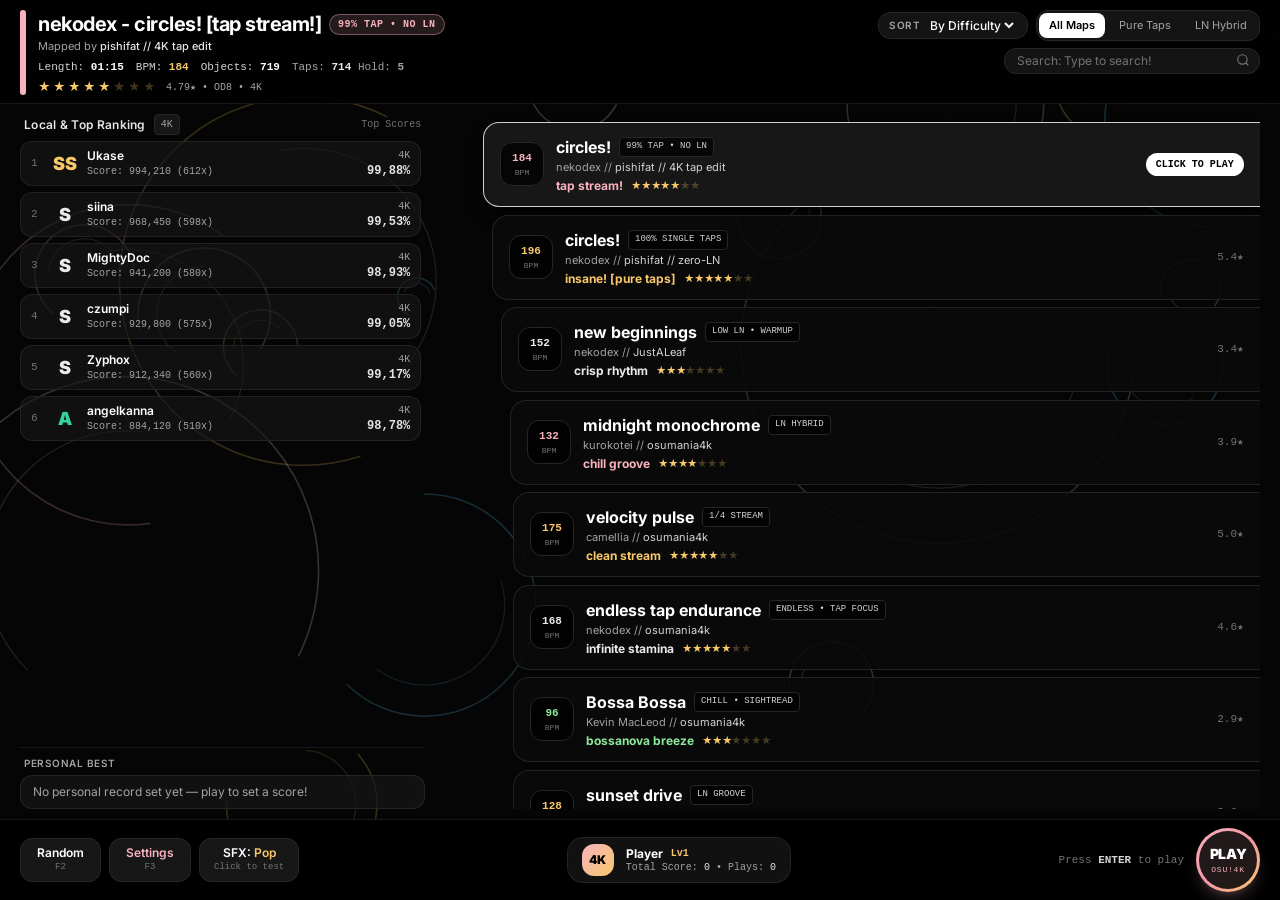
==== commit 78b4b45a: "Make keyboard sample a hitsound style; drop per-press & release sounds Both builds: the creamy-keybo" ====
--- a/osu_mania_4k_minimalist_rhythm_game.html
+++ b/osu_mania_4k_minimalist_rhythm_game.html
@@ -399,23 +399,6 @@
               </button>
             </div>
           </div>
-
-          <!-- Mechanical keyboard click toggle -->
-          <div class="flex items-center justify-between bg-neutral-900/50 border border-neutral-800/80 rounded-xl p-3">
-            <div>
-              <div class="text-xs text-neutral-200 font-medium">Keyboard Click Sounds</div>
-              <div class="text-[10px] text-neutral-500">Mechanical switch click &amp; clack on key press</div>
-            </div>
-            <button id="toggleKeyClick" class="px-2.5 py-1 rounded-lg text-xs font-medium bg-white text-black border border-white transition">ON</button>
-          </div>
-
-          <div class="bg-neutral-900/50 border border-neutral-800/80 rounded-xl p-3">
-            <div class="flex justify-between text-xs mb-1">
-              <span class="text-neutral-300">Keyboard Click Volume</span>
-              <span id="valKeyClickVol" class="font-mono text-white">70%</span>
-            </div>
-            <input type="range" id="sliderKeyClickVol" min="0" max="100" step="1" value="70" class="w-full" />
-          </div>
         </div>
 
         <!-- SKIN -->
@@ -454,7 +437,7 @@
         <div data-panel="audio" class="settings-panel hidden space-y-4">
           <div>
             <label class="block text-[11px] uppercase tracking-wider text-neutral-400 font-semibold mb-1.5">Hitsound Style (Click to Preview)</label>
-            <div class="grid grid-cols-3 gap-1.5">
+            <div class="grid grid-cols-2 gap-1.5">
               <button data-sfx="pop" class="sfx-btn py-2 px-2.5 rounded-xl border text-center transition">
                 <div class="text-xs font-bold text-white">Pop</div>
                 <div class="text-[10px] text-neutral-400">Bubble Snap</div>
@@ -466,6 +449,10 @@
               <button data-sfx="tick" class="sfx-btn py-2 px-2.5 rounded-xl border text-center transition">
                 <div class="text-xs font-bold text-white">Crisp Tick</div>
                 <div class="text-[10px] text-neutral-400">Metronome</div>
+              </button>
+              <button data-sfx="keyboard" class="sfx-btn py-2 px-2.5 rounded-xl border text-center transition">
+                <div class="text-xs font-bold text-white">Keyboard</div>
+                <div class="text-[10px] text-neutral-400">Mechanical</div>
               </button>
             </div>
           </div>
@@ -584,9 +571,7 @@
         noteScale: 1.15,      // 0.85 to 1.5 (note & receptor size multiplier)
         audioOffset: 0,       // ms (-100 to +100)
         hitsoundVolume: 0.85, // 0 to 1 — notes ONLY
-        hitsoundType: 'pop',  // 'pop' | 'soft' | 'tick'
-        keyClickEnabled: true, // mechanical keyboard click on lane press/release
-        keyClickVolume: 0.7,   // 0 to 1
+        hitsoundType: 'pop',  // 'pop' | 'soft' | 'tick' | 'keyboard'
         uiVolume: 0.5,         // 0 to 1 — menu / button clicks ONLY
         uiSoundsEnabled: true, // menu & button click sounds
         menuMusicEnabled: true, // BossaBossa loops on the song-select screen
@@ -902,7 +887,7 @@
 
       // =========================================================================
       // 1b. INLINED AUDIO ASSETS (base64 data URIs keep this a true single file)
-      //     - keyClick : creamy-keyboard-v7.mp3  (mechanical keyboard sample)
+      //     - keyClick : creamy-keyboard-v7.mp3  (the "Keyboard" hitsound style)
       //     - menuMusic: 2-03. BossaBossa.mp3     (song-select background loop)
       // =========================================================================
       const ASSETS = {
@@ -922,9 +907,6 @@
             soft: null,
             tick: null
           };
-          this.releaseBuffer = null;
-          this.keyDownBuffer = null;
-          this.keyUpBuffer = null;
           this.uiBuffer = null;
 
           // Real audio samples (decoded from inlined data URIs)
@@ -1042,21 +1024,7 @@
             this.buffers.tick = buf;
           }
 
-          // 4. Subtle LN tail release pop
-          {
-            const rLen = Math.floor(sr * 0.032);
-            const rBuf = this.ctx.createBuffer(1, rLen, sr);
-            const rData = rBuf.getChannelData(0);
-            for (let i = 0; i < rLen; i++) {
-              const t = i / sr;
-              const f = 220 + 420 * Math.exp(-t * 180);
-              const s = Math.sin(2 * Math.PI * f * t) * Math.exp(-t * 140) * 0.5;
-              rData[i] = s;
-            }
-            this.releaseBuffer = rBuf;
-          }
-
-          // 5. UI CLICK: distinct soft "tick" for menu buttons (NOT the hitsound,
+          // 4. UI CLICK: distinct soft "tick" for menu buttons (NOT the hitsound,
           //    NOT the keyboard click). A short, dry, mid-frequency blip.
           {
             const uLen = Math.floor(sr * 0.030);
@@ -1073,78 +1041,31 @@
           }
         }
 
-        // Fallback synthesized key click, used only if the real sample fails to load.
-        _playSynthKeyClick() {
-          const src = this.ctx.createBufferSource();
-          src.buffer = this.keyDownBuffer;
-          const gain = this.ctx.createGain();
-          gain.gain.value = config.keyClickVolume * 0.5;
-          src.connect(gain);
-          gain.connect(this.masterGain);
-          src.start(0);
-        }
-
+        // Note hitsound. The "keyboard" style uses the real creamy-keyboard
+        // sample (falls back to a synth click until it decodes); every other
+        // style is one of the synthesized buffers.
         playHit() {
           if (config.hitsoundVolume <= 0.001) return;
           this.init();
-          const chosenBuf = this.buffers[config.hitsoundType] || this.buffers.pop;
+
+          let buf = this.buffers[config.hitsoundType];
+          if (config.hitsoundType === 'keyboard') {
+            if (this.samples.keyClick) {
+              buf = this.samples.keyClick;
+            } else {
+              this._loadSamples();
+              buf = this.buffers.pop;
+            }
+          }
+          if (!buf) buf = this.buffers.pop;
+
           const src = this.ctx.createBufferSource();
-          src.buffer = chosenBuf;
+          src.buffer = buf;
           const gain = this.ctx.createGain();
           gain.gain.value = config.hitsoundVolume * 0.85;
           src.connect(gain);
           gain.connect(this.masterGain);
           src.start(0);
-        }
-
-        playRelease() {
-          if (config.hitsoundVolume <= 0.001) return;
-          this.init();
-          const src = this.ctx.createBufferSource();
-          src.buffer = this.releaseBuffer;
-          const gain = this.ctx.createGain();
-          gain.gain.value = config.hitsoundVolume * 0.45;
-          src.connect(gain);
-          gain.connect(this.masterGain);
-          src.start(0);
-        }
-
-        // Keyboard click: the real "creamy keyboard" sample (falls back to synth).
-        // Plays on lane key down/up regardless of game state; only notes use playHit().
-        playKeyDown() {
-          if (!config.keyClickEnabled || config.keyClickVolume <= 0.001) return;
-          this.init();
-          if (this.samples.keyClick) {
-            const src = this.ctx.createBufferSource();
-            src.buffer = this.samples.keyClick;
-            src.playbackRate.value = 1.0;
-            const gain = this.ctx.createGain();
-            gain.gain.value = config.keyClickVolume * 0.9;
-            src.connect(gain);
-            gain.connect(this.masterGain);
-            src.start(0);
-          } else {
-            this._loadSamples();
-            this._playSynthKeyClick();
-          }
-        }
-
-        playKeyUp() {
-          if (!config.keyClickEnabled || config.keyClickVolume <= 0.001) return;
-          this.init();
-          if (this.samples.keyClick) {
-            const src = this.ctx.createBufferSource();
-            src.buffer = this.samples.keyClick;
-            src.playbackRate.value = 0.92;   // slightly lower on release
-            const gain = this.ctx.createGain();
-            gain.gain.value = config.keyClickVolume * 0.55;
-            src.connect(gain);
-            gain.connect(this.masterGain);
-            src.start(0);
-          } else {
-            this._loadSamples();
-            this._playSynthKeyClick();
-          }
         }
 
         // UI click: menu buttons, tab switches, song selection, etc.
@@ -1605,10 +1526,6 @@
         if (state.lanePressed[lane]) return;
         state.lanePressed[lane] = true;
 
-        // Keyboard click: its own sound (the creamy-keyboard sample), played on
-        // every key press — completely separate from the note hitsound.
-        sound.playKeyDown();
-
         if (state.status !== 'PLAYING') return;
 
         const effectiveTime = state.songTimeMs - config.audioOffset;
@@ -1627,7 +1544,7 @@
 
         if (!candidate) return;
 
-        // Hitsound: ONLY when an actual note is struck.
+        // Hitsound: one click per hit, ONLY when an actual note is struck.
         sound.playHit();
 
         const errorMs = effectiveTime - candidate.time;
@@ -1651,8 +1568,6 @@
         if (!state.lanePressed[lane]) return;
         state.lanePressed[lane] = false;
 
-        sound.playKeyUp();
-
         if (state.status !== 'PLAYING') return;
 
         const holdNote = state.activeHoldNotes[lane];
@@ -1669,7 +1584,6 @@
 
         if (absReleaseDiff <= TIMING.MISS * 1.35) {
           holdNote.released = true;
-          sound.playRelease();
           const relJudge = classifyTiming(absReleaseDiff / 1.35);
           registerJudgement(relJudge, releaseError);
         } else {
@@ -2337,7 +2251,7 @@
         }
 
         // 4. Update Bottom Footer Profile & Hitsound Label
-        const sfxNames = { pop: 'Pop', soft: 'Soft', tick: 'Tick' };
+        const sfxNames = { pop: 'Pop', soft: 'Soft', tick: 'Tick', keyboard: 'Keyboard' };
         document.getElementById('footerHitsoundLabel').textContent = sfxNames[config.hitsoundType] || 'Pop';
         document.getElementById('profileTotalScore').textContent = (savedScores.totalScore || 0).toLocaleString();
         document.getElementById('profilePlayCount').textContent = savedScores.playCount || 0;
@@ -2382,7 +2296,7 @@
       });
 
       document.getElementById('btnQuickHitsoundCycle').addEventListener('click', () => {
-        const order = ['pop', 'soft', 'tick'];
+        const order = ['pop', 'soft', 'tick', 'keyboard'];
         const next = order[(order.indexOf(config.hitsoundType) + 1) % order.length];
         config.hitsoundType = next;
         saveConfig();
@@ -2708,16 +2622,6 @@
         document.getElementById('sliderHitsoundVol').value = volPct;
         document.getElementById('valHitsoundVol').textContent = `${volPct}%`;
 
-        const kcVolPct = Math.round(config.keyClickVolume * 100);
-        document.getElementById('sliderKeyClickVol').value = kcVolPct;
-        document.getElementById('valKeyClickVol').textContent = `${kcVolPct}%`;
-
-        const toggleKeyClick = document.getElementById('toggleKeyClick');
-        toggleKeyClick.textContent = config.keyClickEnabled ? 'ON' : 'OFF';
-        toggleKeyClick.className = config.keyClickEnabled
-          ? 'px-2.5 py-1 rounded-lg text-xs font-medium bg-white text-black border border-white transition'
-          : 'px-2.5 py-1 rounded-lg text-xs font-medium bg-neutral-900 text-neutral-400 border border-neutral-800 transition';
-
         const toggleMusic = document.getElementById('toggleMusic');
         toggleMusic.textContent = config.musicEnabled ? 'ON' : 'OFF';
         toggleMusic.className = config.musicEnabled
@@ -2780,7 +2684,7 @@
           config.hitsoundType = btn.dataset.sfx;
           saveConfig();
           updateSettingsUI();
-          sound.playUI();
+          sound.playHit();
           if (state.status === 'SONG_SELECT') renderSongSelectUI();
         });
       });
@@ -2809,19 +2713,6 @@
         saveConfig();
         updateSettingsUI();
         sound.playHit();
-      });
-
-      document.getElementById('toggleKeyClick').addEventListener('click', () => {
-        config.keyClickEnabled = !config.keyClickEnabled;
-        saveConfig();
-        updateSettingsUI();
-        if (config.keyClickEnabled) sound.playKeyDown();
-      });
-
-      document.getElementById('sliderKeyClickVol').addEventListener('input', (e) => {
-        config.keyClickVolume = Number(e.target.value) / 100;
-        saveConfig();
-        updateSettingsUI();
       });
 
       document.getElementById('toggleMusic').addEventListener('click', () => {
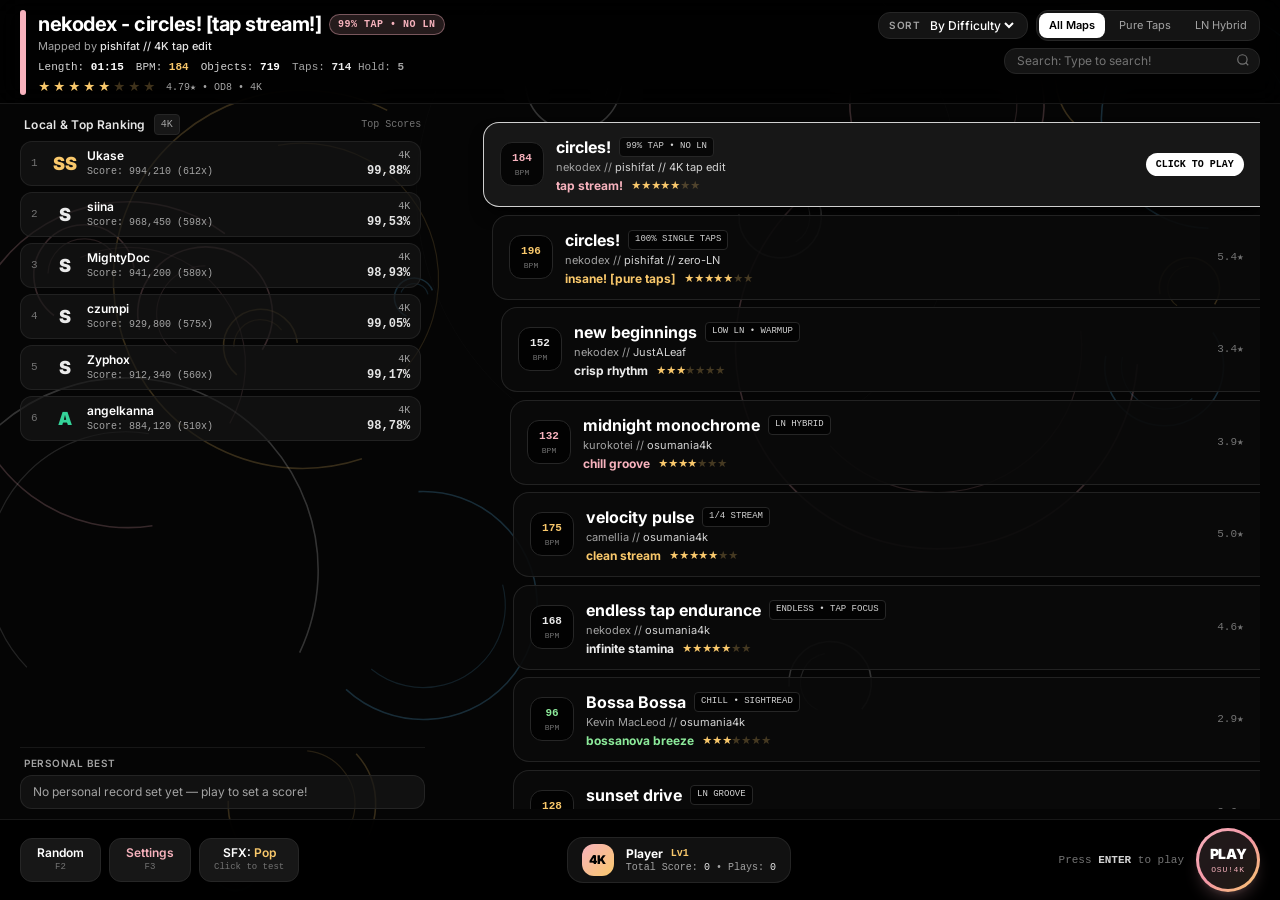
==== commit abbbfe6c: "Hitsound: play only the first ~55ms of the keyboard click The creamy-keyboard sample is ~0.18s; play" ====
--- a/osu_mania_4k_minimalist_rhythm_game.html
+++ b/osu_mania_4k_minimalist_rhythm_game.html
@@ -815,6 +815,11 @@
         MISS:      155.0
       };
 
+      // How much of the creamy-keyboard sample to play per hit. The sample is
+      // ~0.18s long; only its first attack reads as a click, so we cut it here
+      // and fade the cut edge so the truncation doesn't pop.
+      const CLICK_TAIL = 0.055;
+
       const JUDGEMENT_META = {
         MARVELOUS: { label: 'MARVELOUS!', color: '#FFFFFF', weight: 305, scoreWeight: 320, hp: 0.008 },
         PERFECT:   { label: 'PERFECT!',   color: '#FFE680', weight: 300, scoreWeight: 300, hp: 0.006 },
@@ -1043,18 +1048,22 @@
 
         // Note hitsound. The "keyboard" style uses the real creamy-keyboard
         // sample (falls back to a synth click until it decodes); every other
-        // style is one of the synthesized buffers.
+        // style is one of the synthesized buffers. The keyboard sample is
+        // truncated to its first CLICK_TAIL seconds so it reads as a crisp
+        // click, not the sample's full decay.
         playHit() {
           if (config.hitsoundVolume <= 0.001) return;
           this.init();
 
           let buf = this.buffers[config.hitsoundType];
-          if (config.hitsoundType === 'keyboard') {
+          let isKeyboard = config.hitsoundType === 'keyboard';
+          if (isKeyboard) {
             if (this.samples.keyClick) {
               buf = this.samples.keyClick;
             } else {
               this._loadSamples();
               buf = this.buffers.pop;
+              isKeyboard = false;
             }
           }
           if (!buf) buf = this.buffers.pop;
@@ -1065,7 +1074,15 @@
           gain.gain.value = config.hitsoundVolume * 0.85;
           src.connect(gain);
           gain.connect(this.masterGain);
-          src.start(0);
+          if (isKeyboard) {
+            // Fade the cut edge so the truncated sample ends cleanly.
+            const t0 = this.ctx.currentTime;
+            gain.gain.setValueAtTime(gain.gain.value, t0);
+            gain.gain.linearRampToValueAtTime(0, t0 + CLICK_TAIL);
+            src.start(t0, 0, CLICK_TAIL);
+          } else {
+            src.start(0);
+          }
         }
 
         // UI click: menu buttons, tab switches, song selection, etc.
